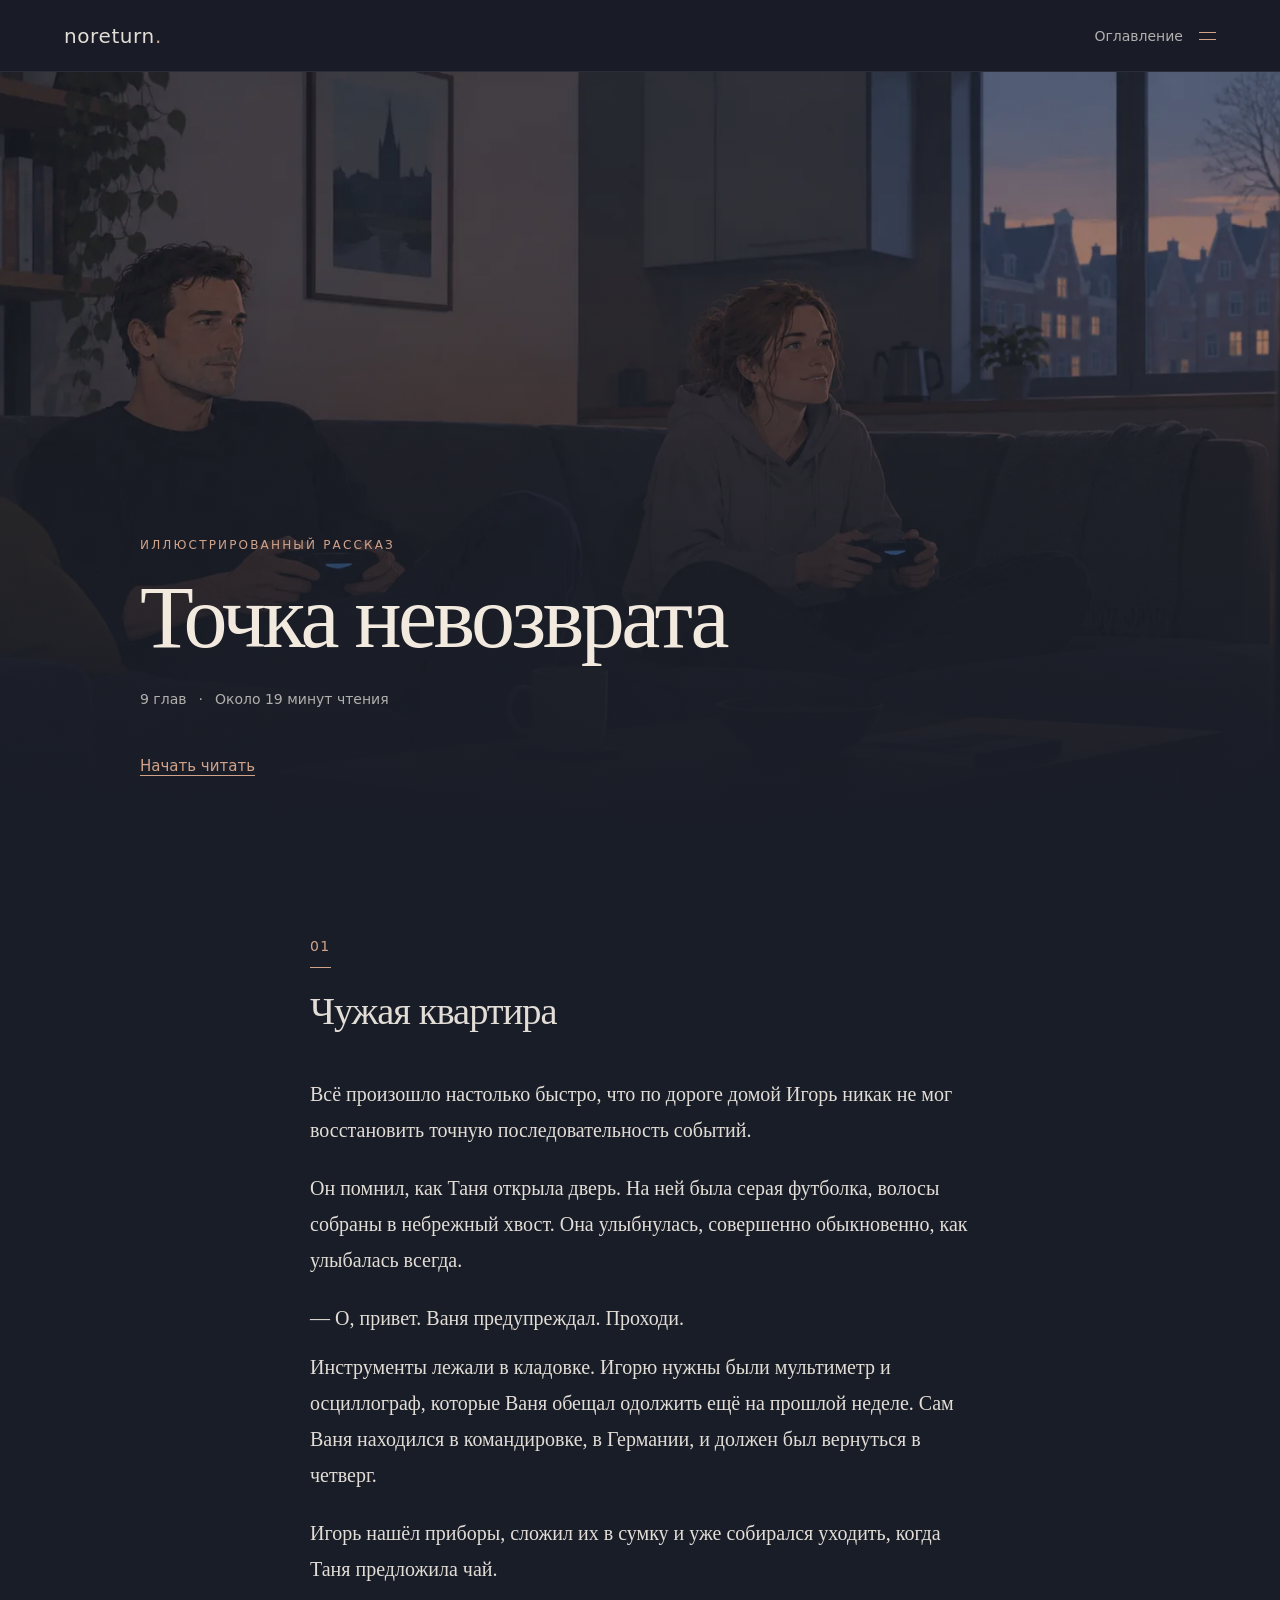
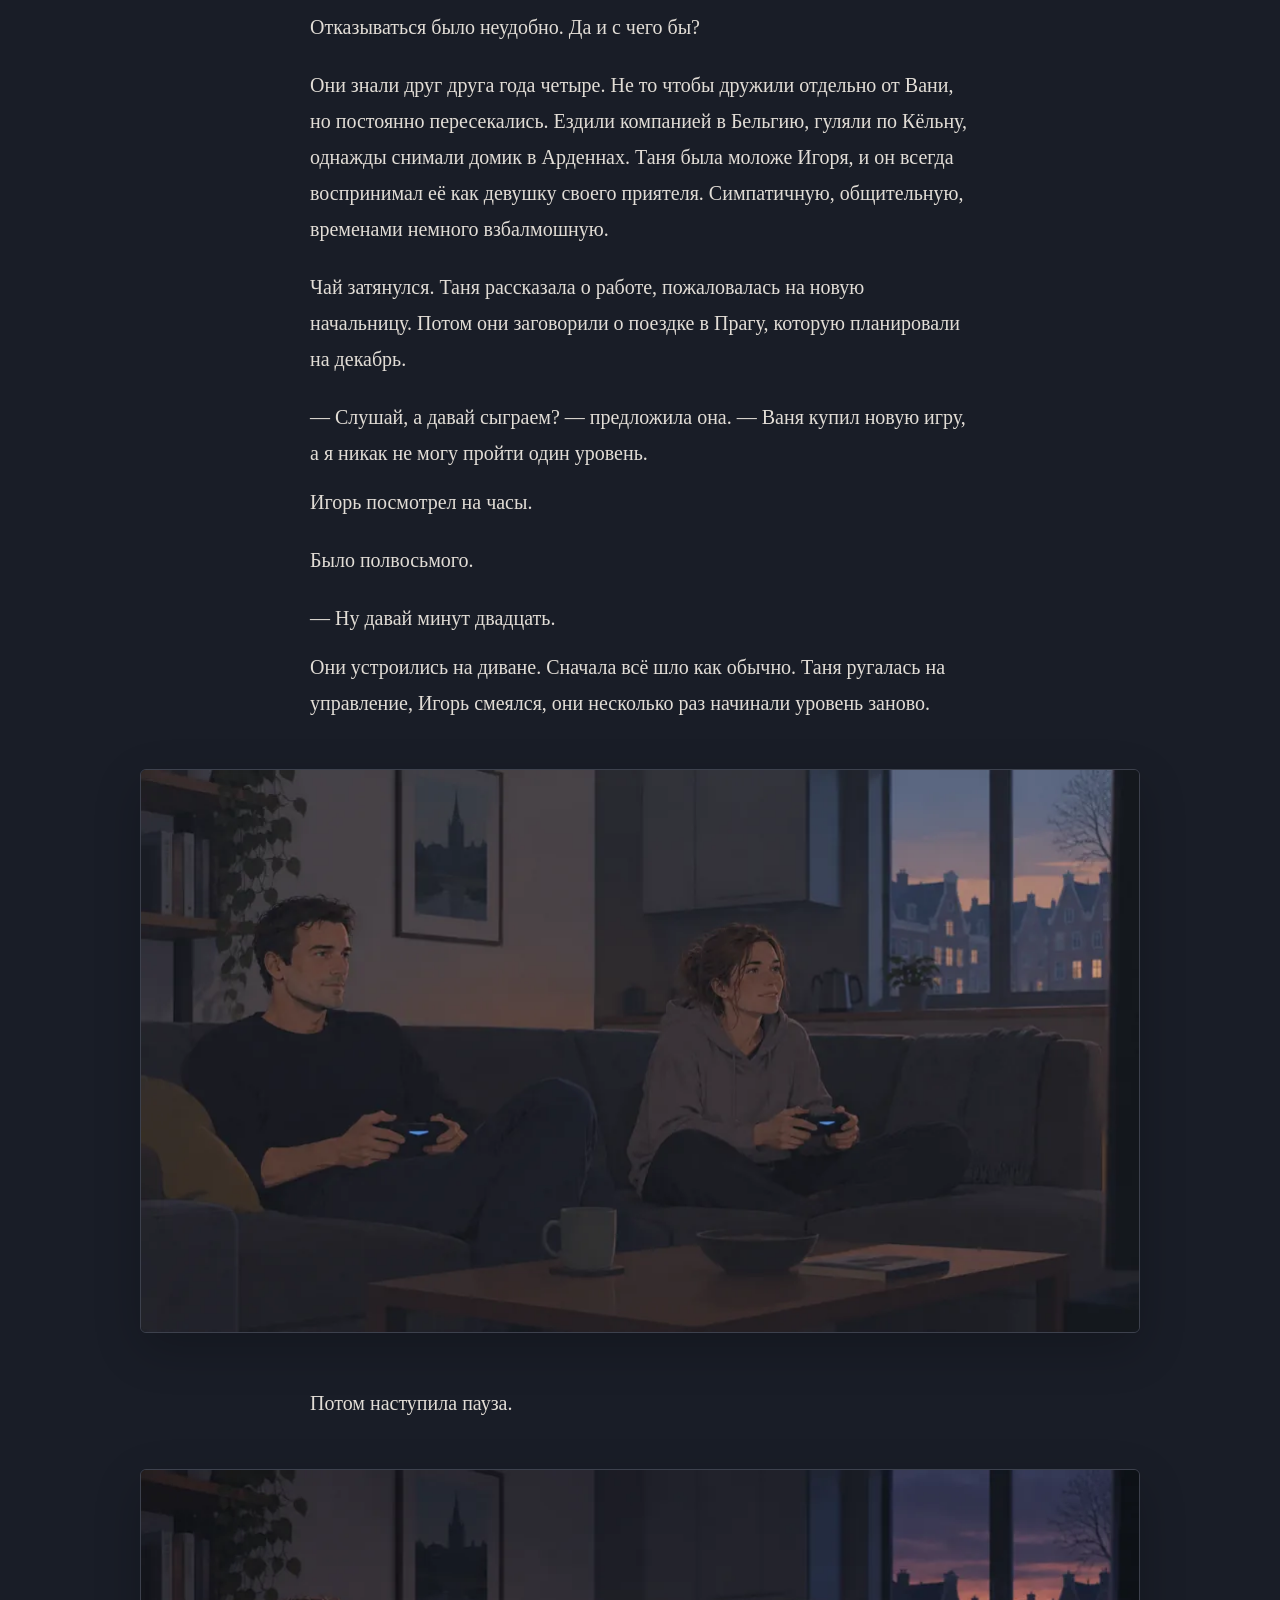
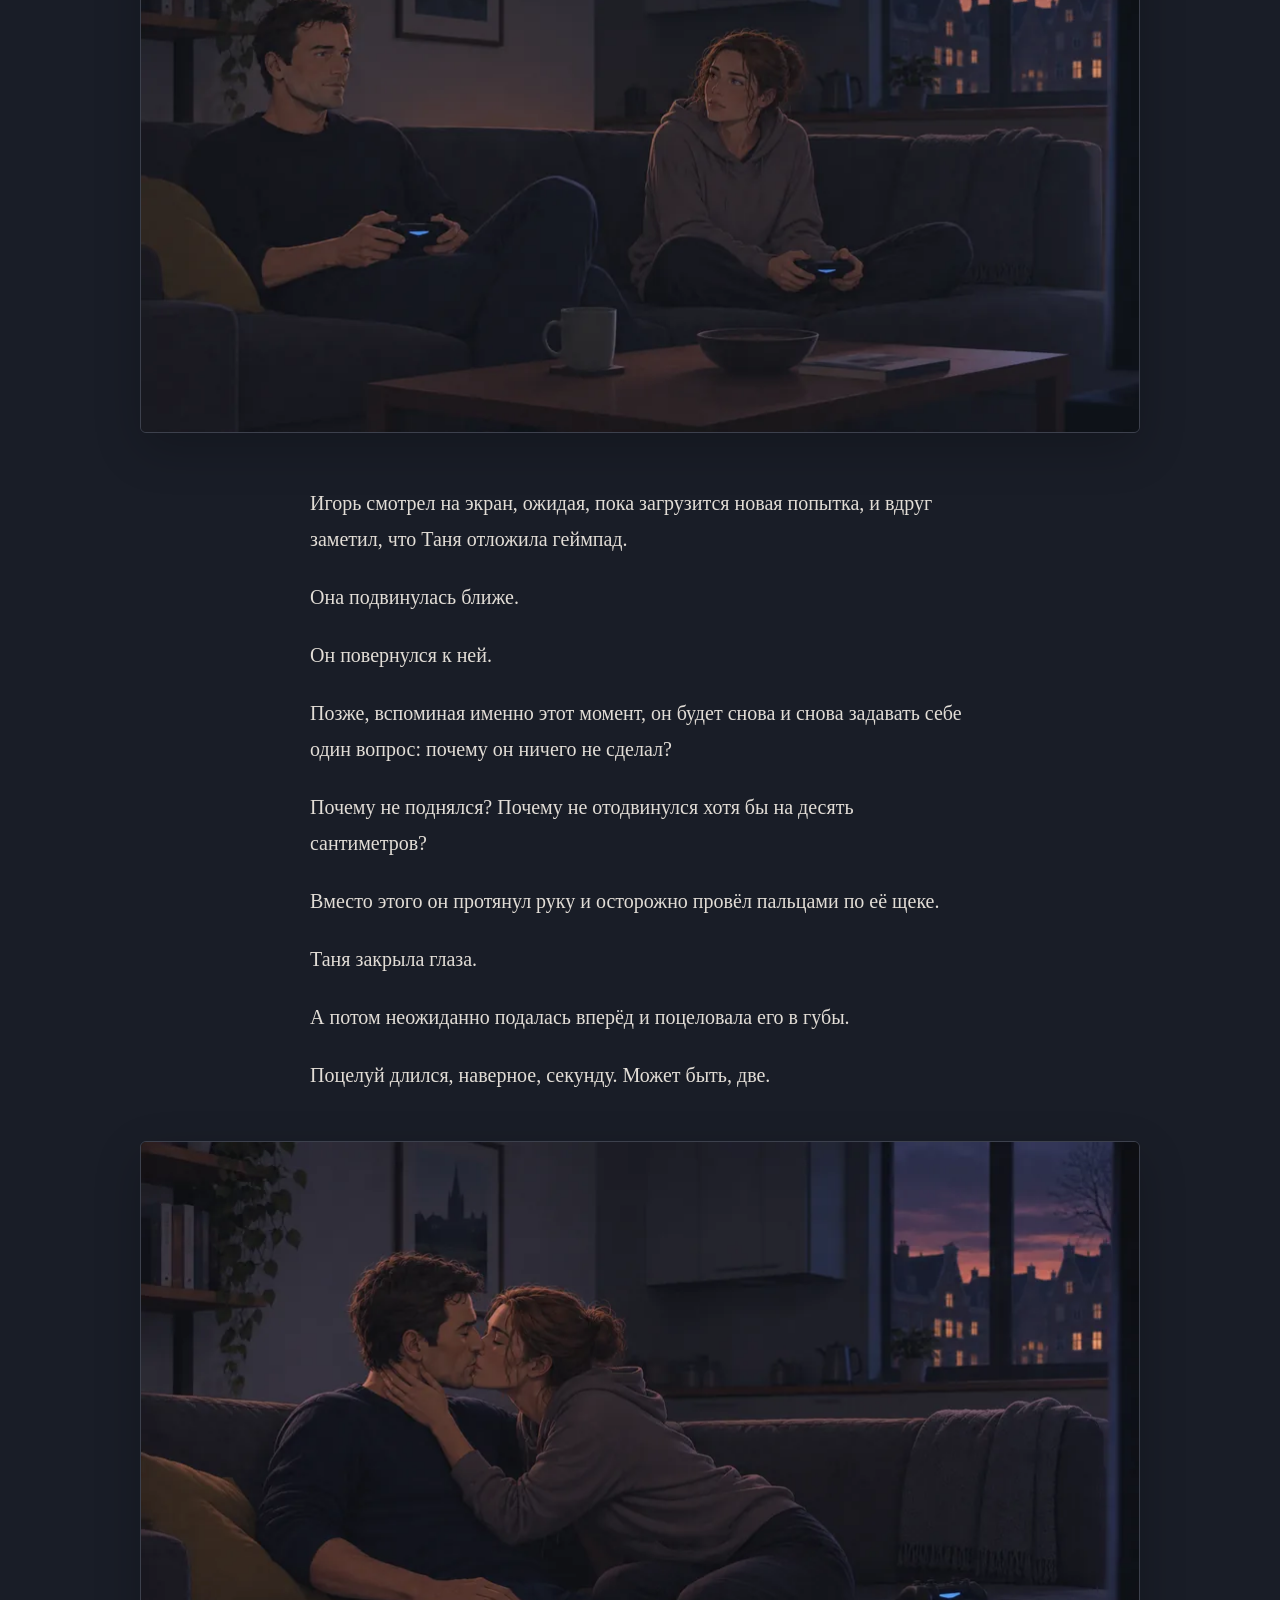
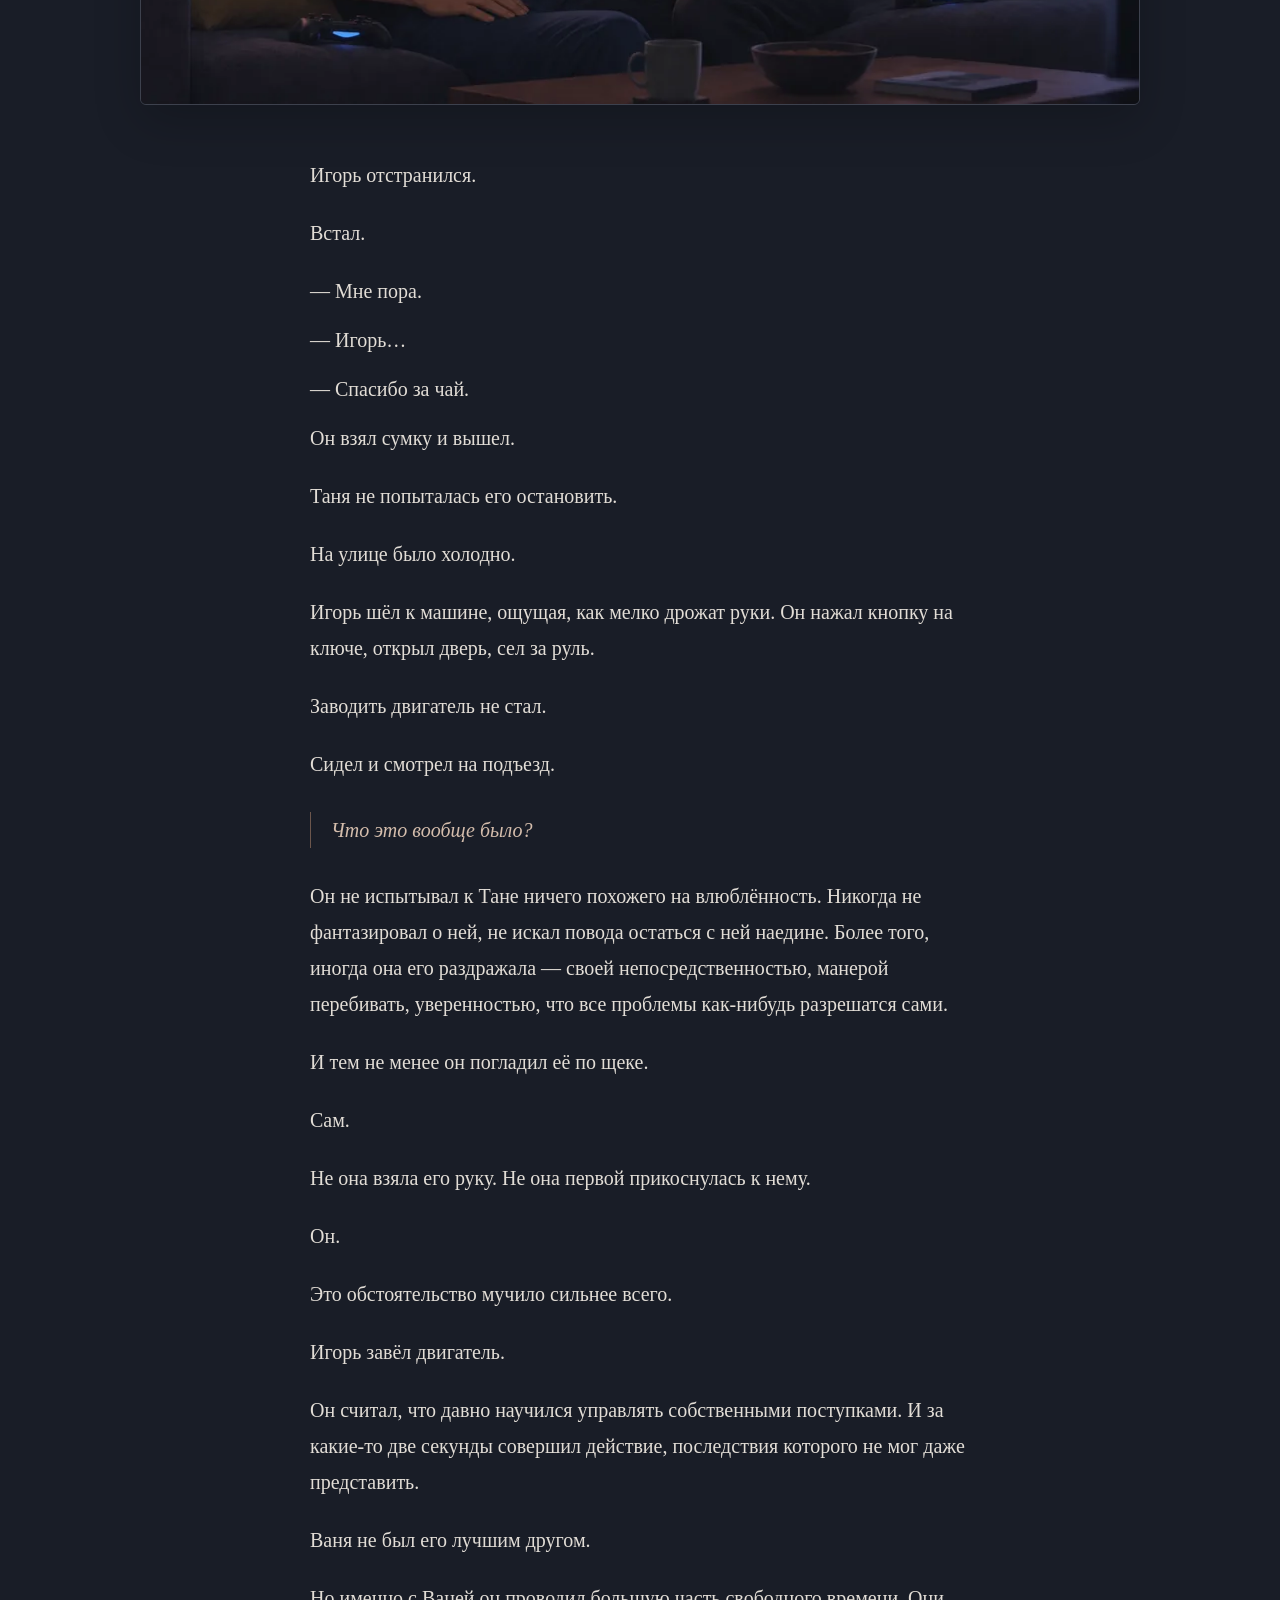
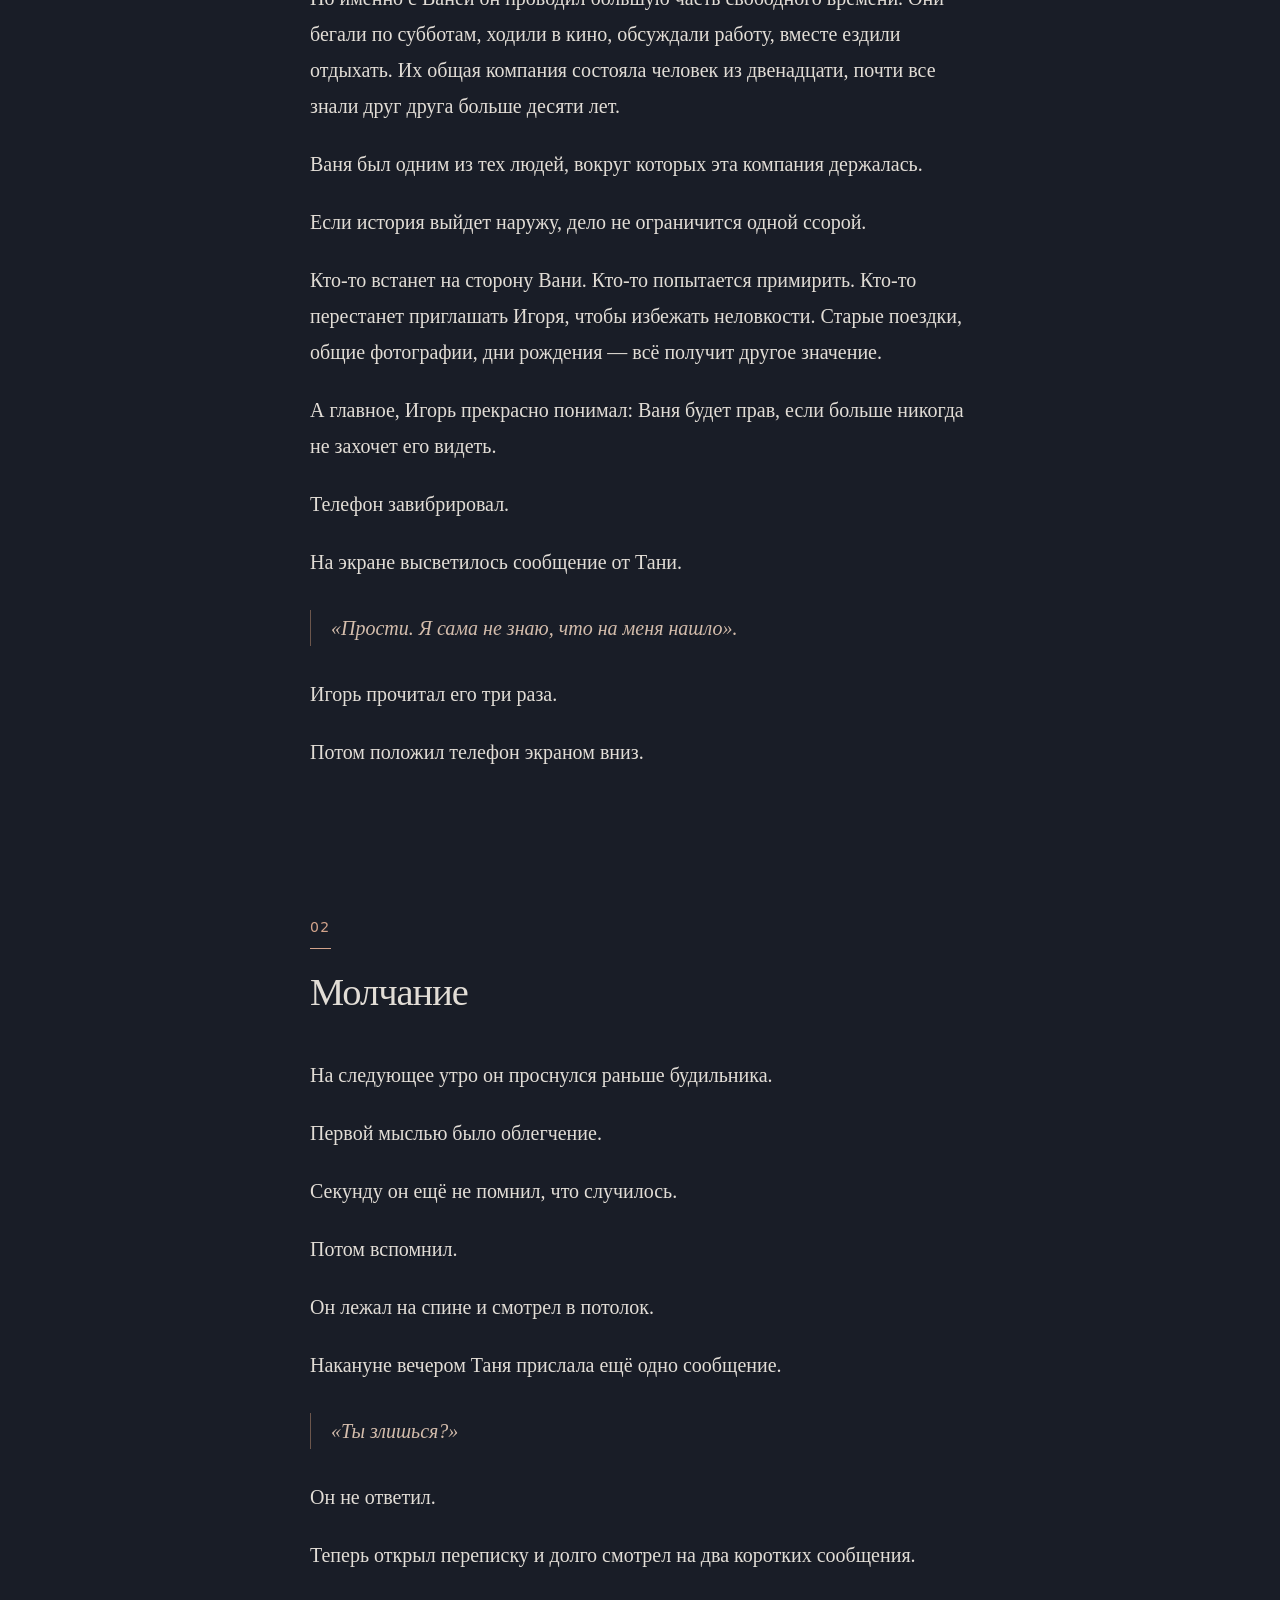
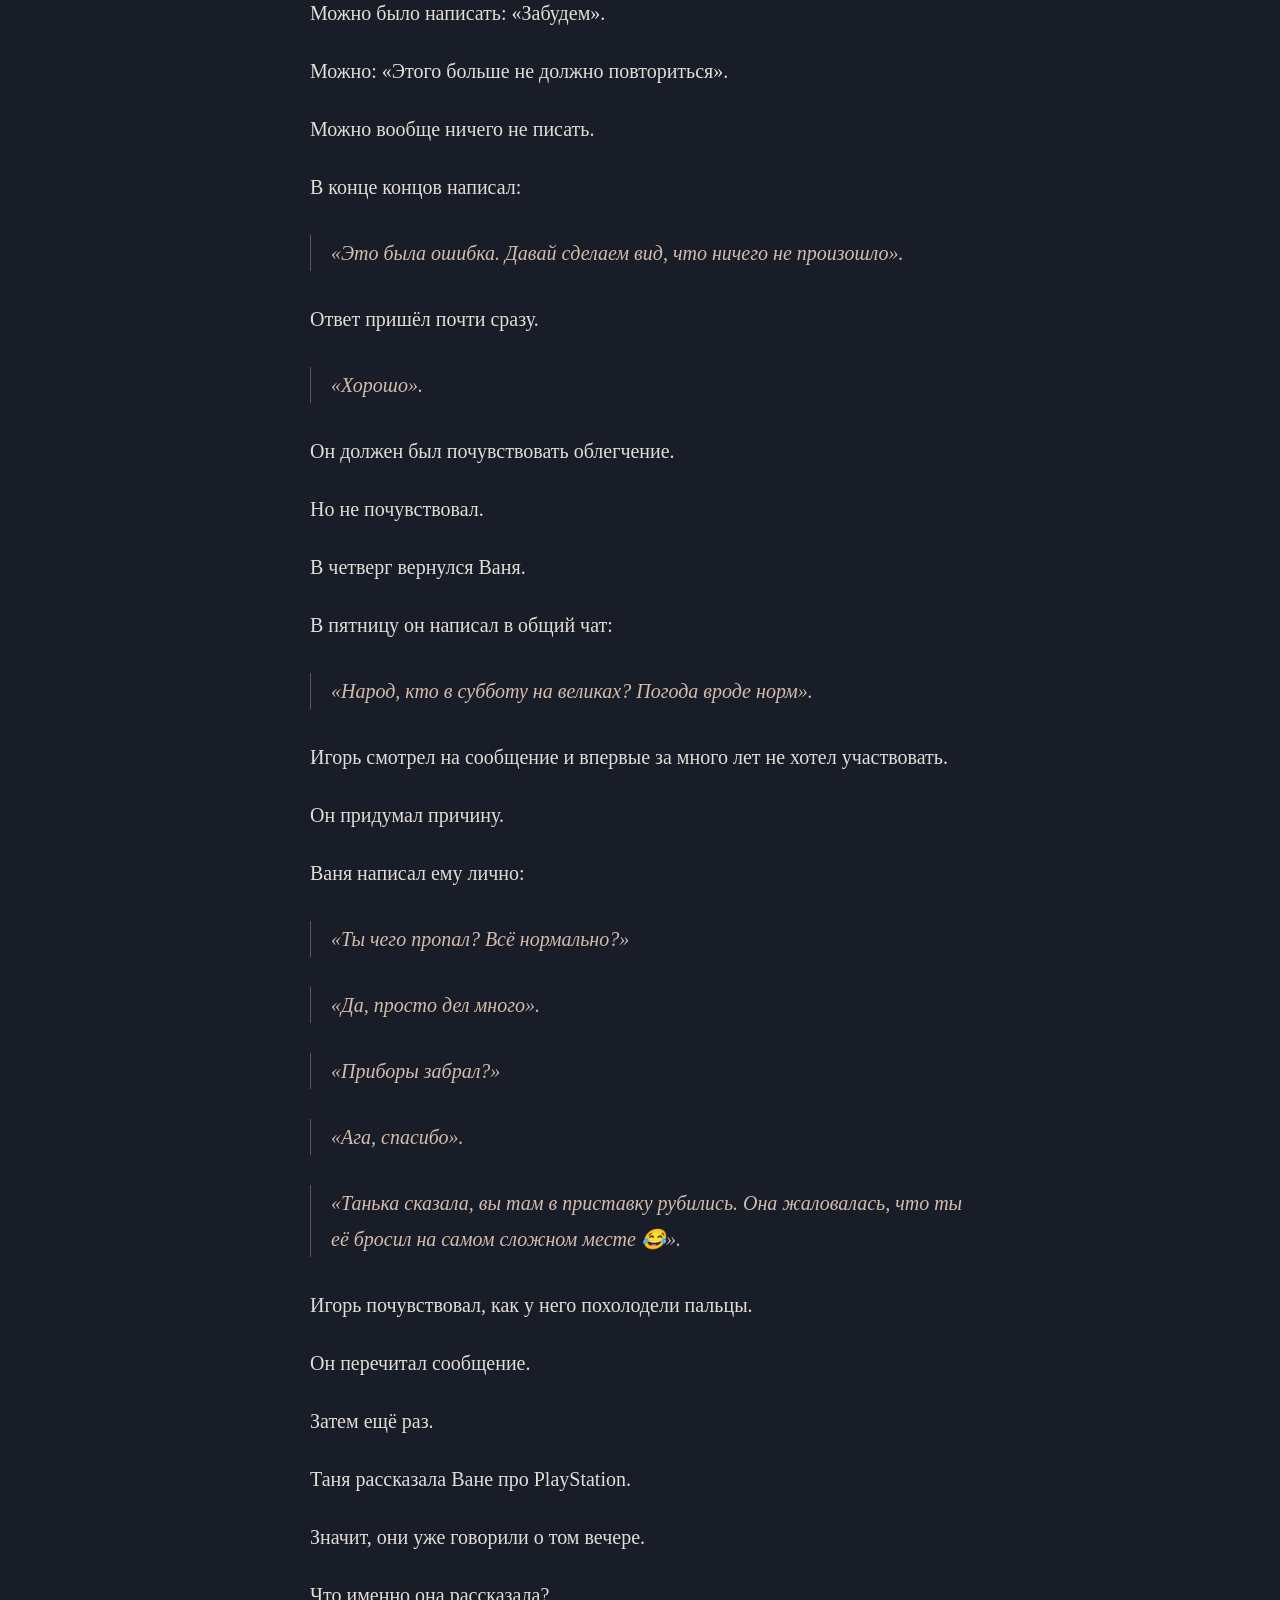
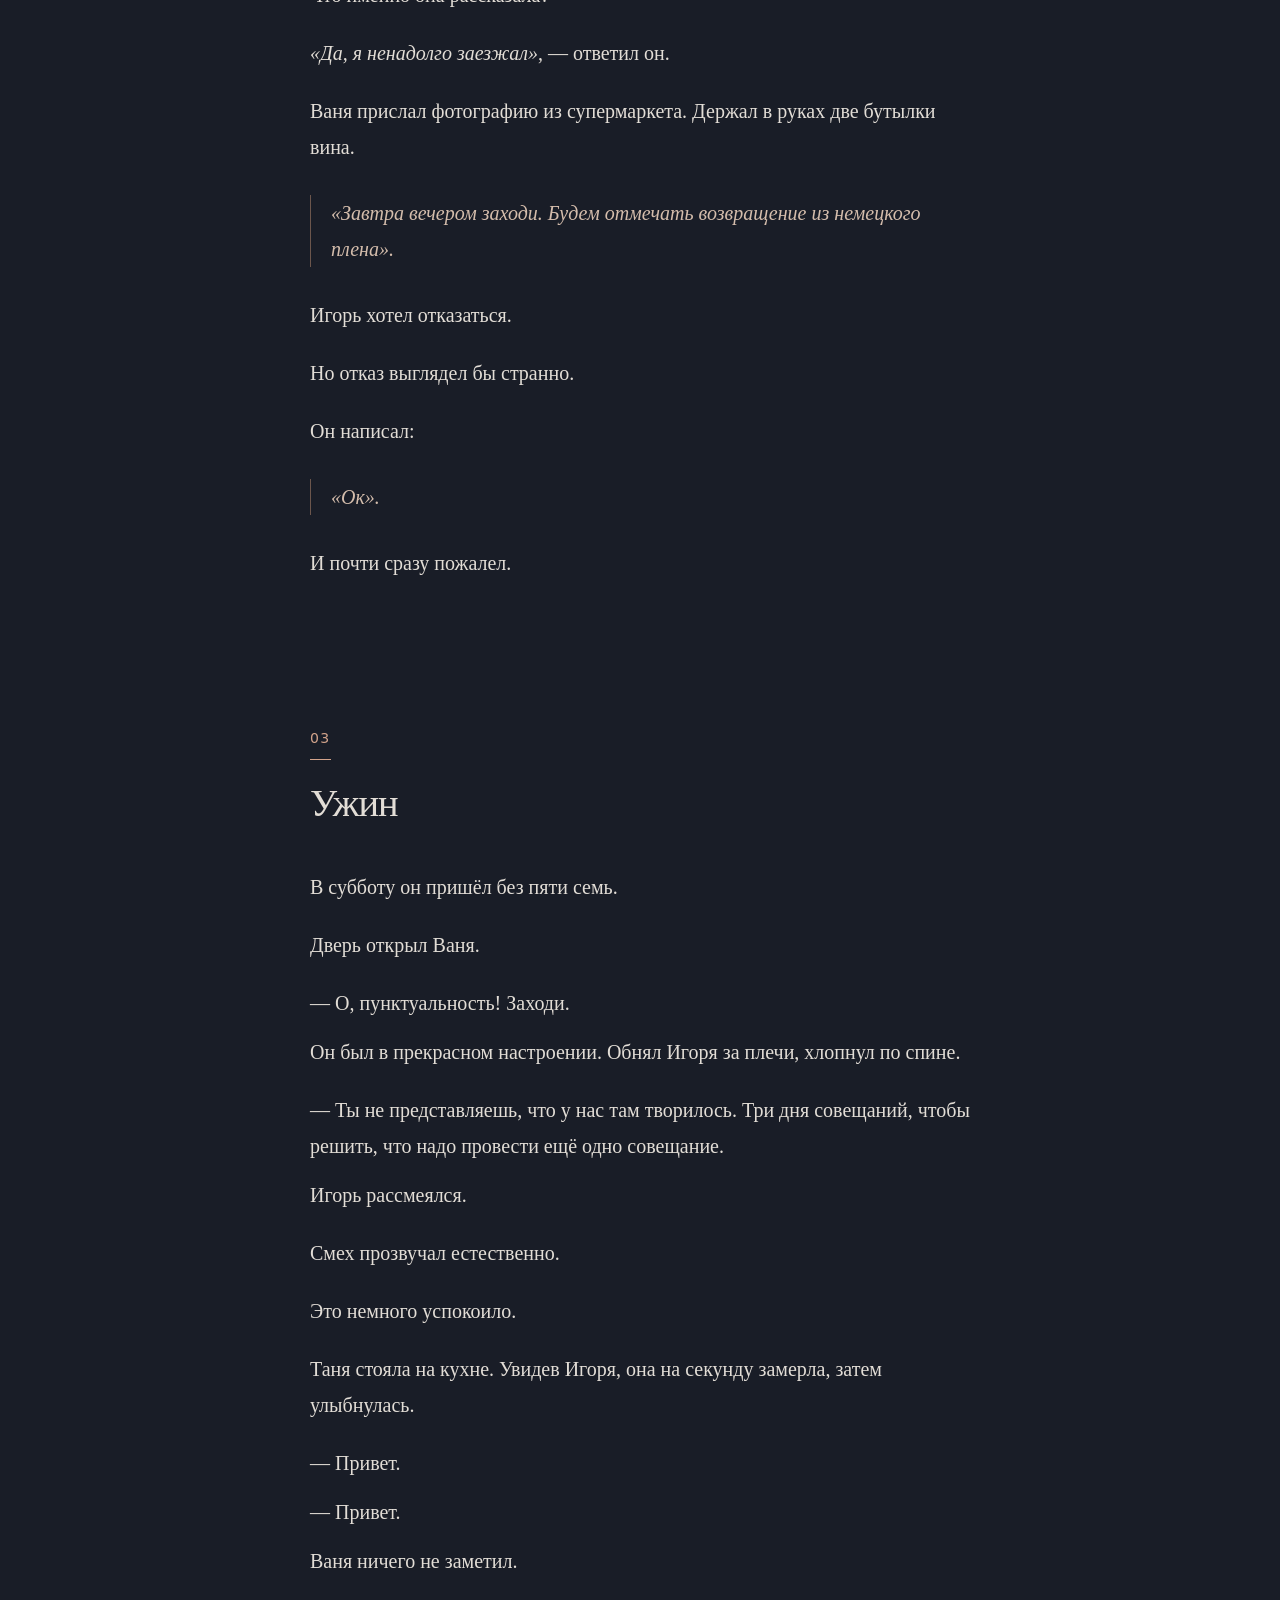
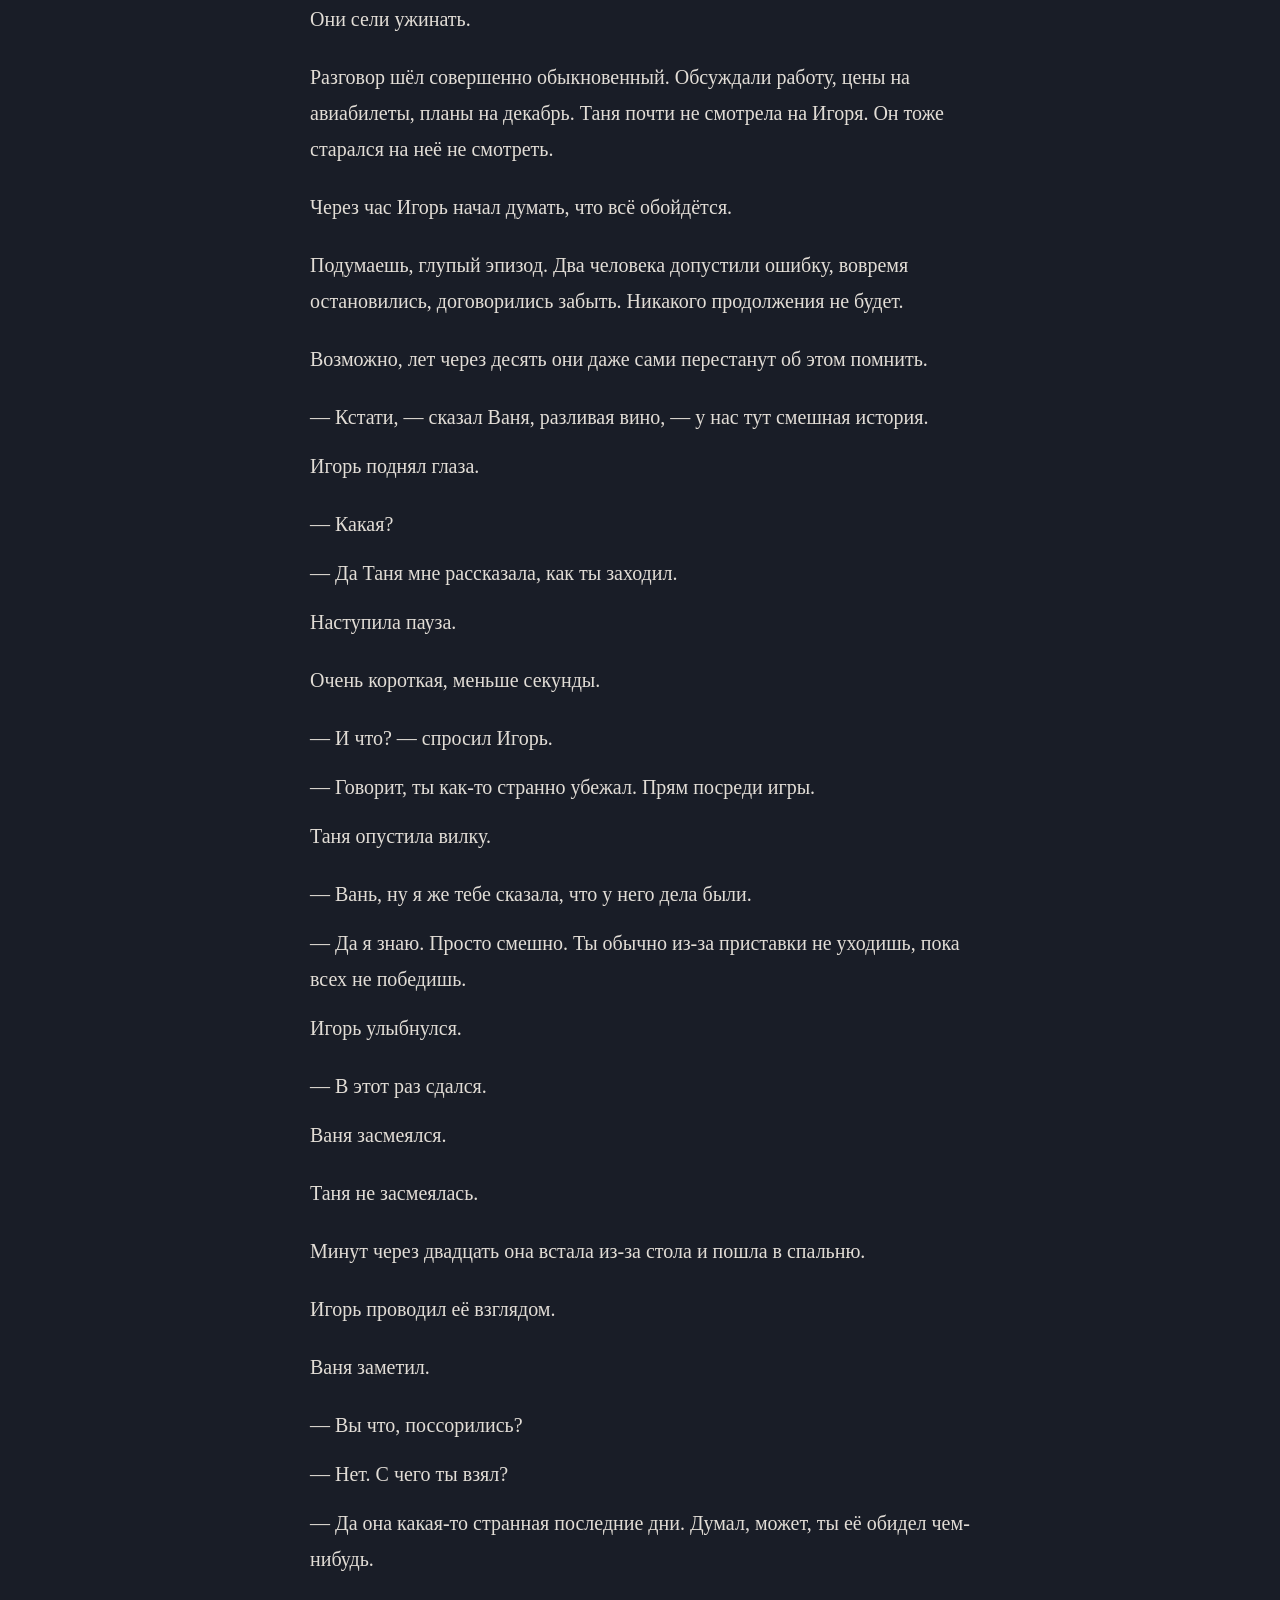
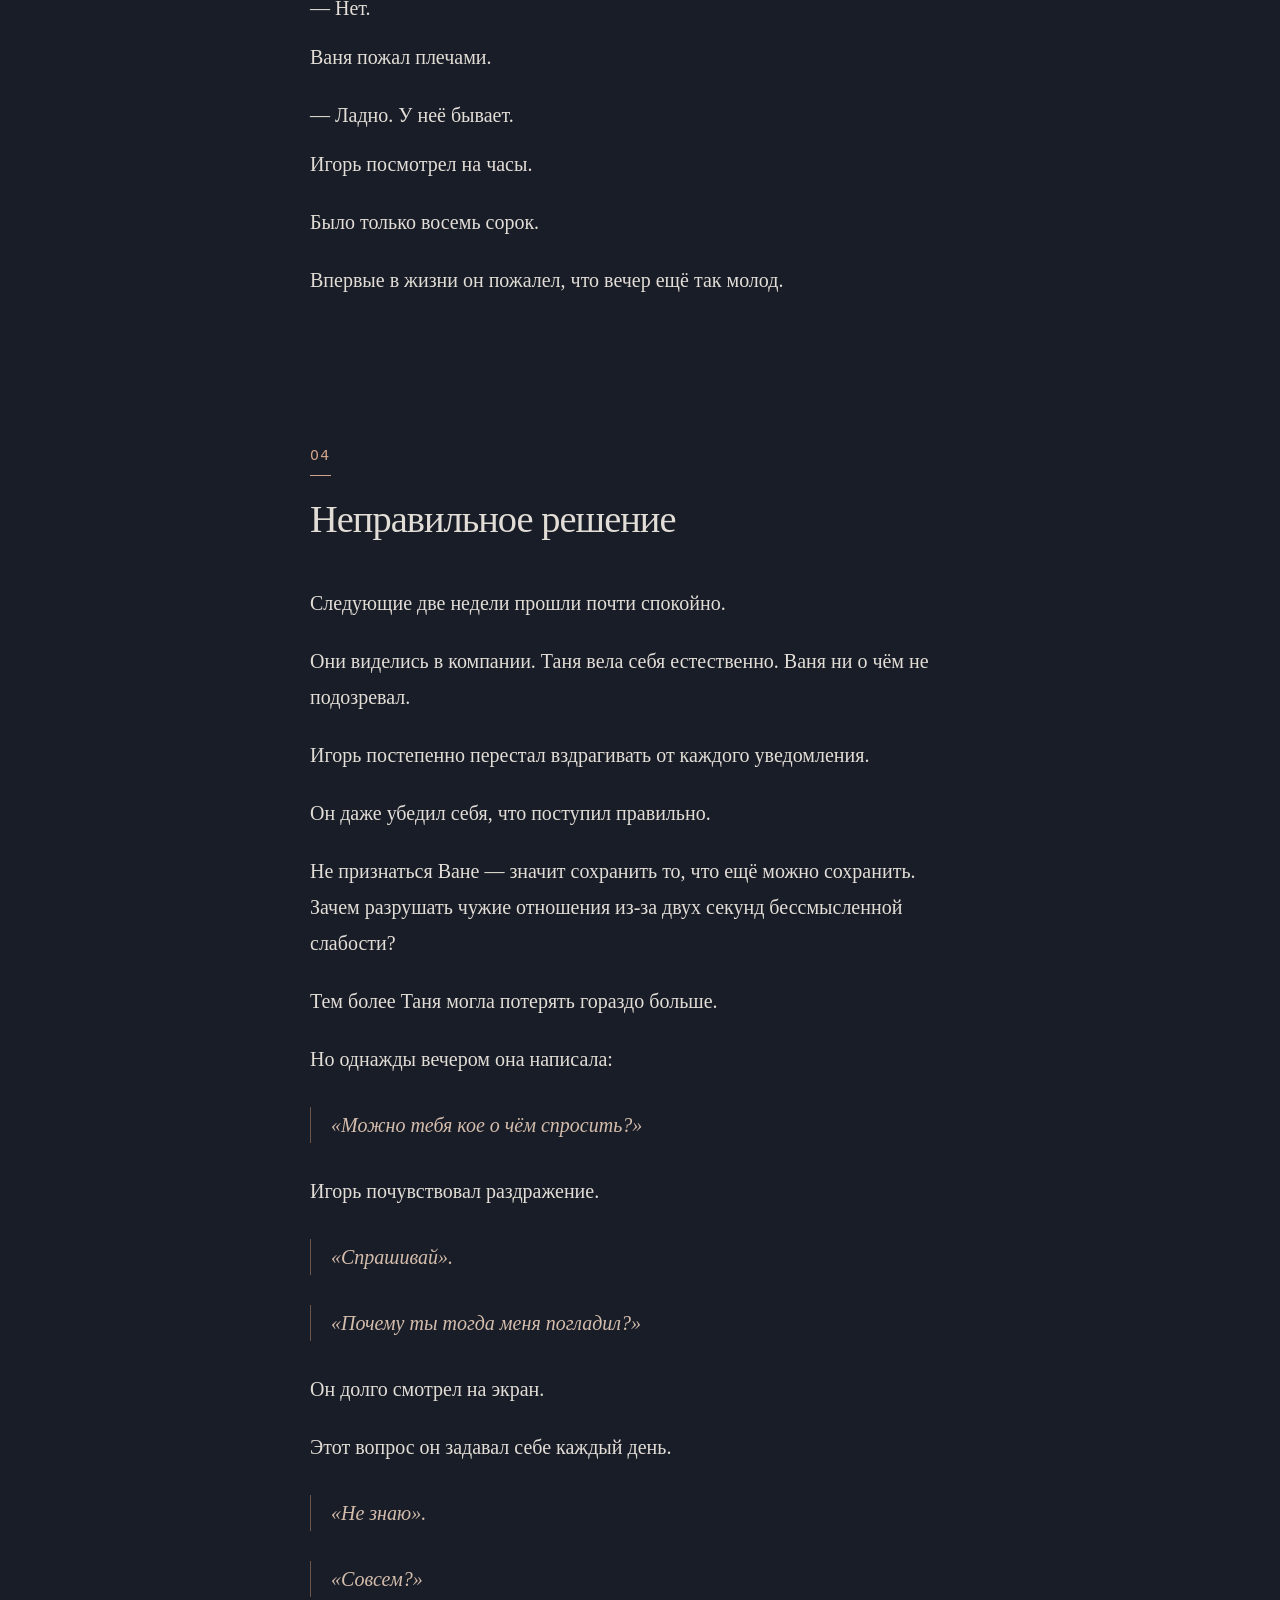
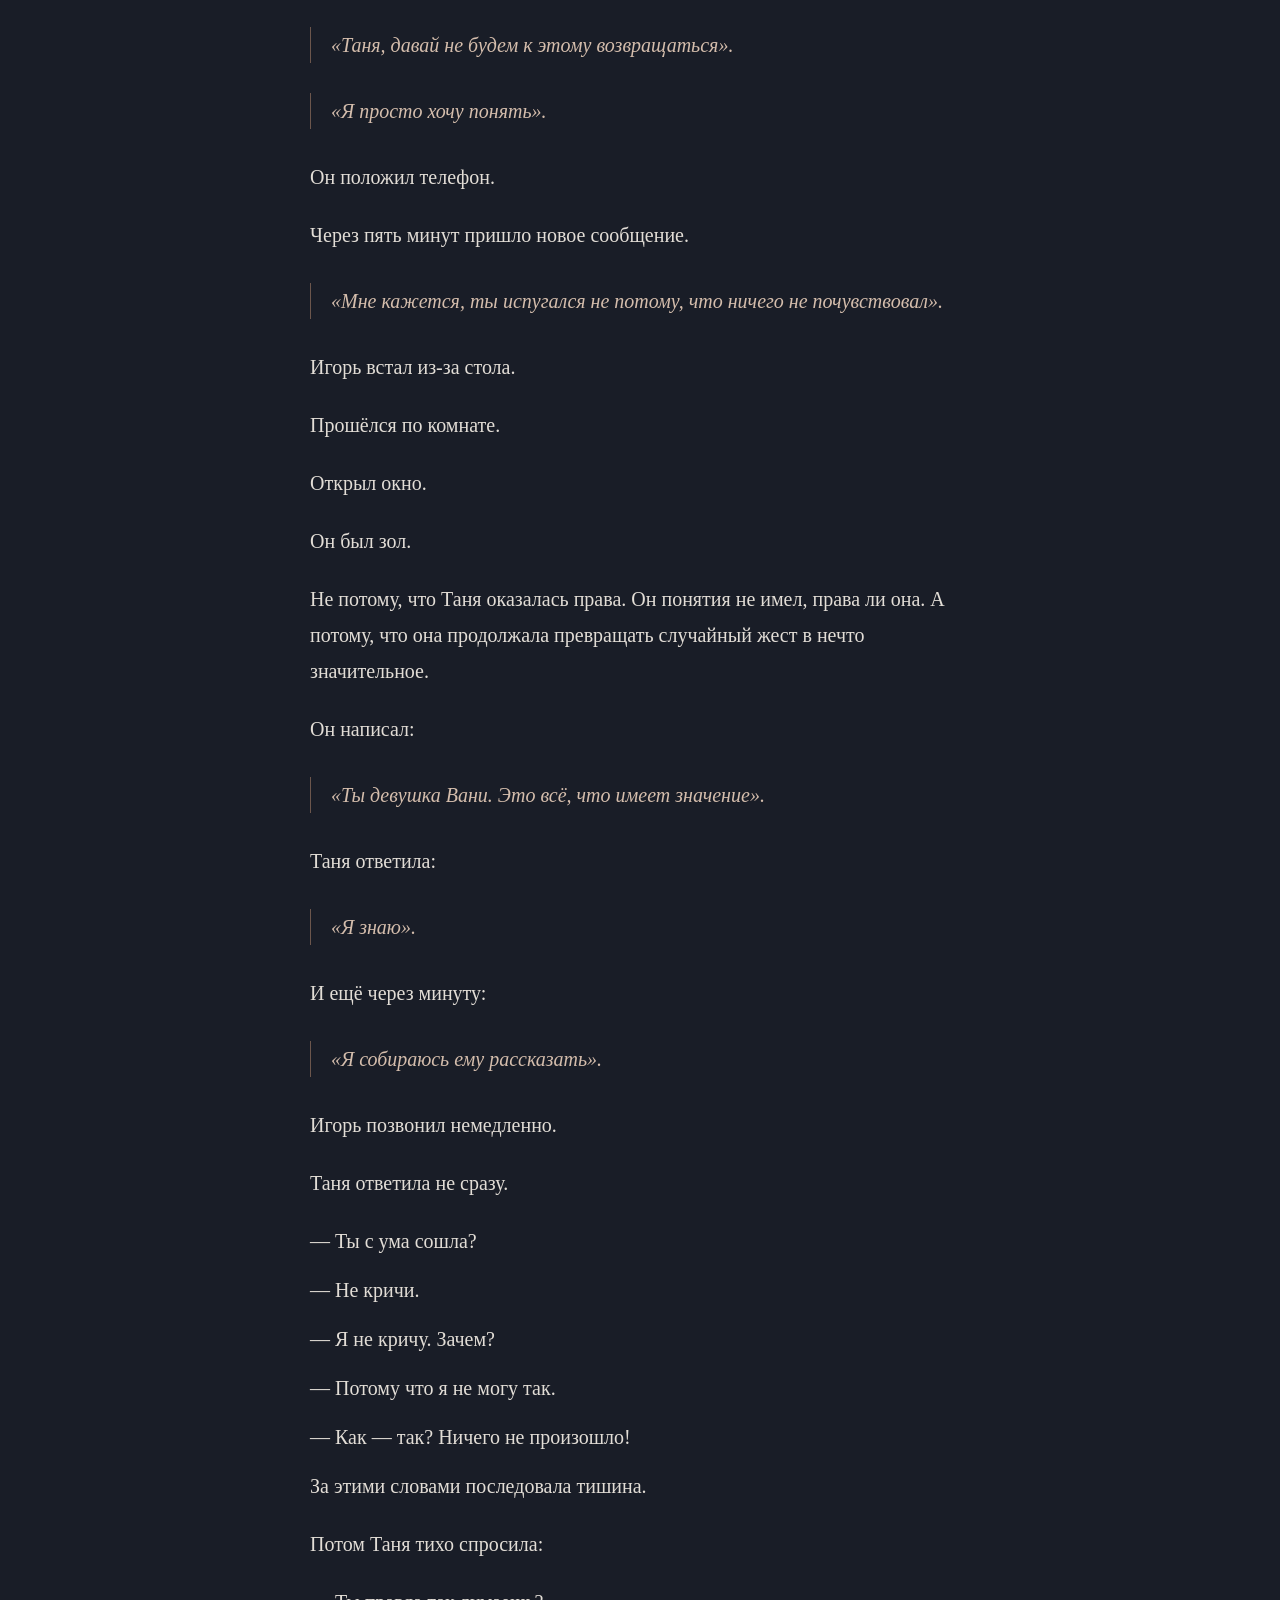
==== docs/index.html @ f1b9dec1 "Build illustrated story site for GitHub Pages" ====
<!doctype html>
<html lang="ru">
<head>
  <meta charset="utf-8">
  <meta name="viewport" content="width=device-width, initial-scale=1">
  <meta name="theme-color" content="#191d27">
  <meta name="description" content="Точка невозврата — иллюстрированный рассказ о доверии, выборе и том, что нельзя вернуть.">
  <meta property="og:type" content="article">
  <meta property="og:title" content="Точка невозврата">
  <meta property="og:description" content="Иллюстрированный рассказ в девяти главах.">
  <title>Точка невозврата — noreturn</title>
  <link rel="icon" href="assets/favicon.svg" type="image/svg+xml">
  <link rel="stylesheet" href="assets/style.css">
  <script src="assets/reader.js" defer></script>
</head>
<body id="top">
  <a class="skip-link" href="#story">Перейти к рассказу</a>
  <div class="reading-progress" aria-hidden="true"><span id="progress"></span></div>
  <header class="site-header">
    <a class="wordmark" href="#top" aria-label="Точка невозврата — к началу">noreturn<span>.</span></a>
    <details class="contents" id="contents">
      <summary>Оглавление <span class="menu-icon" aria-hidden="true"></span></summary>
      <nav aria-label="Главы рассказа"><a href="#chapter-1"><span>01</span>Чужая квартира</a>
<a href="#chapter-2"><span>02</span>Молчание</a>
<a href="#chapter-3"><span>03</span>Ужин</a>
<a href="#chapter-4"><span>04</span>Неправильное решение</a>
<a href="#chapter-5"><span>05</span>В кафе</a>
<a href="#chapter-6"><span>06</span>Девять семнадцать</a>
<a href="#chapter-7"><span>07</span>Компания</a>
<a href="#chapter-8"><span>08</span>Чужая правда</a>
<a href="#chapter-9"><span>09</span>Катастрофа</a></nav>
    </details>
  </header>
  <div class="cover">
    <div class="cover-image"><img src="assets/scene-01-1600.webp" srcset="assets/scene-01-640.webp 640w, assets/scene-01-1000.webp 1000w, assets/scene-01-1600.webp 1600w" sizes="100vw" width="1600" height="900" alt="" decoding="async" fetchpriority="high"></div>
    <div class="cover-shade"></div>
    <div class="cover-content">
      <p class="eyebrow">Иллюстрированный рассказ</p>
      <h1>Точка невозврата</h1>
      <p class="cover-meta">9 глав <span aria-hidden="true">·</span> Около 19 минут чтения</p>
      <a class="start-reading" href="#chapter-1">Начать читать</a>
    </div>
  </div>
  <main id="story" class="story" aria-label="Рассказ">
    <section class="chapter" id="chapter-1" aria-labelledby="heading-1">
<h2 id="heading-1"><span class="chapter-number">01</span>Чужая квартира</h2>
<p class="">Всё произошло настолько быстро, что по дороге домой Игорь никак не мог восстановить точную последовательность событий.</p>
<p class="">Он помнил, как Таня открыла дверь. На ней была серая футболка, волосы собраны в небрежный хвост. Она улыбнулась, совершенно обыкновенно, как улыбалась всегда.</p>
<p class="dialogue">— О, привет. Ваня предупреждал. Проходи.</p>
<p class="">Инструменты лежали в кладовке. Игорю нужны были мультиметр и осциллограф, которые Ваня обещал одолжить ещё на прошлой неделе. Сам Ваня находился в командировке, в Германии, и должен был вернуться в четверг.</p>
<p class="">Игорь нашёл приборы, сложил их в сумку и уже собирался уходить, когда Таня предложила чай.</p>
<p class="">Отказываться было неудобно. Да и с чего бы?</p>
<p class="">Они знали друг друга года четыре. Не то чтобы дружили отдельно от Вани, но постоянно пересекались. Ездили компанией в Бельгию, гуляли по Кёльну, однажды снимали домик в Арденнах. Таня была моложе Игоря, и он всегда воспринимал её как девушку своего приятеля. Симпатичную, общительную, временами немного взбалмошную.</p>
<p class="">Чай затянулся. Таня рассказала о работе, пожаловалась на новую начальницу. Потом они заговорили о поездке в Прагу, которую планировали на декабрь.</p>
<p class="dialogue">— Слушай, а давай сыграем? — предложила она. — Ваня купил новую игру, а я никак не могу пройти один уровень.</p>
<p class="">Игорь посмотрел на часы.</p>
<p class="">Было полвосьмого.</p>
<p class="dialogue">— Ну давай минут двадцать.</p>
<p class="">Они устроились на диване. Сначала всё шло как обычно. Таня ругалась на управление, Игорь смеялся, они несколько раз начинали уровень заново.</p>
<figure class="scene"><img src="assets/scene-01-1600.webp" srcset="assets/scene-01-640.webp 640w, assets/scene-01-1000.webp 1000w, assets/scene-01-1600.webp 1600w" sizes="(max-width: 1040px) calc(100vw - 32px), 1000px" width="1600" height="900" alt="Таня и Игорь играют на приставке, сидя на диване" decoding="async" loading="lazy"></figure>
<p class="">Потом наступила пауза.</p>
<figure class="scene"><img src="assets/scene-02-1600.webp" srcset="assets/scene-02-640.webp 640w, assets/scene-02-1000.webp 1000w, assets/scene-02-1600.webp 1600w" sizes="(max-width: 1040px) calc(100vw - 32px), 1000px" width="1600" height="900" alt="Во время паузы Таня смотрит на Игоря" decoding="async" loading="lazy"></figure>
<p class="">Игорь смотрел на экран, ожидая, пока загрузится новая попытка, и вдруг заметил, что Таня отложила геймпад.</p>
<p class="">Она подвинулась ближе.</p>
<p class="">Он повернулся к ней.</p>
<p class="">Позже, вспоминая именно этот момент, он будет снова и снова задавать себе один вопрос: почему он ничего не сделал?</p>
<p class="">Почему не поднялся? Почему не отодвинулся хотя бы на десять сантиметров?</p>
<p class="">Вместо этого он протянул руку и осторожно провёл пальцами по её щеке.</p>
<p class="">Таня закрыла глаза.</p>
<p class="">А потом неожиданно подалась вперёд и поцеловала его в губы.</p>
<p class="">Поцелуй длился, наверное, секунду. Может быть, две.</p>
<figure class="scene"><img src="assets/scene-03-1600.webp" srcset="assets/scene-03-640.webp 640w, assets/scene-03-1000.webp 1000w, assets/scene-03-1600.webp 1600w" sizes="(max-width: 1040px) calc(100vw - 32px), 1000px" width="1600" height="901" alt="Таня целует Игоря; геймпады отложены" decoding="async" loading="lazy"></figure>
<p class="">Игорь отстранился.</p>
<p class="">Встал.</p>
<p class="dialogue">— Мне пора.</p>
<p class="dialogue">— Игорь…</p>
<p class="dialogue">— Спасибо за чай.</p>
<p class="">Он взял сумку и вышел.</p>
<p class="">Таня не попыталась его остановить.</p>
<p class="">На улице было холодно.</p>
<p class="">Игорь шёл к машине, ощущая, как мелко дрожат руки. Он нажал кнопку на ключе, открыл дверь, сел за руль.</p>
<p class="">Заводить двигатель не стал.</p>
<p class="">Сидел и смотрел на подъезд.</p>
<p class="message"><em>Что это вообще было?</em></p>
<p class="">Он не испытывал к Тане ничего похожего на влюблённость. Никогда не фантазировал о ней, не искал повода остаться с ней наедине. Более того, иногда она его раздражала — своей непосредственностью, манерой перебивать, уверенностью, что все проблемы как-нибудь разрешатся сами.</p>
<p class="">И тем не менее он погладил её по щеке.</p>
<p class="">Сам.</p>
<p class="">Не она взяла его руку. Не она первой прикоснулась к нему.</p>
<p class="">Он.</p>
<p class="">Это обстоятельство мучило сильнее всего.</p>
<p class="">Игорь завёл двигатель.</p>
<p class="">Он считал, что давно научился управлять собственными поступками. И за какие-то две секунды совершил действие, последствия которого не мог даже представить.</p>
<p class="">Ваня не был его лучшим другом.</p>
<p class="">Но именно с Ваней он проводил большую часть свободного времени. Они бегали по субботам, ходили в кино, обсуждали работу, вместе ездили отдыхать. Их общая компания состояла человек из двенадцати, почти все знали друг друга больше десяти лет.</p>
<p class="">Ваня был одним из тех людей, вокруг которых эта компания держалась.</p>
<p class="">Если история выйдет наружу, дело не ограничится одной ссорой.</p>
<p class="">Кто-то встанет на сторону Вани. Кто-то попытается примирить. Кто-то перестанет приглашать Игоря, чтобы избежать неловкости. Старые поездки, общие фотографии, дни рождения — всё получит другое значение.</p>
<p class="">А главное, Игорь прекрасно понимал: Ваня будет прав, если больше никогда не захочет его видеть.</p>
<p class="">Телефон завибрировал.</p>
<p class="">На экране высветилось сообщение от Тани.</p>
<p class="message"><em>«Прости. Я сама не знаю, что на меня нашло».</em></p>
<p class="">Игорь прочитал его три раза.</p>
<p class="">Потом положил телефон экраном вниз.</p>
</section>
<section class="chapter" id="chapter-2" aria-labelledby="heading-2">
<h2 id="heading-2"><span class="chapter-number">02</span>Молчание</h2>
<p class="">На следующее утро он проснулся раньше будильника.</p>
<p class="">Первой мыслью было облегчение.</p>
<p class="">Секунду он ещё не помнил, что случилось.</p>
<p class="">Потом вспомнил.</p>
<p class="">Он лежал на спине и смотрел в потолок.</p>
<p class="">Накануне вечером Таня прислала ещё одно сообщение.</p>
<p class="message"><em>«Ты злишься?»</em></p>
<p class="">Он не ответил.</p>
<p class="">Теперь открыл переписку и долго смотрел на два коротких сообщения.</p>
<p class="">Можно было написать: «Забудем».</p>
<p class="">Можно: «Этого больше не должно повториться».</p>
<p class="">Можно вообще ничего не писать.</p>
<p class="">В конце концов написал:</p>
<p class="message"><em>«Это была ошибка. Давай сделаем вид, что ничего не произошло».</em></p>
<p class="">Ответ пришёл почти сразу.</p>
<p class="message"><em>«Хорошо».</em></p>
<p class="">Он должен был почувствовать облегчение.</p>
<p class="">Но не почувствовал.</p>
<p class="">В четверг вернулся Ваня.</p>
<p class="">В пятницу он написал в общий чат:</p>
<p class="message"><em>«Народ, кто в субботу на великах? Погода вроде норм».</em></p>
<p class="">Игорь смотрел на сообщение и впервые за много лет не хотел участвовать.</p>
<p class="">Он придумал причину.</p>
<p class="">Ваня написал ему лично:</p>
<p class="message"><em>«Ты чего пропал? Всё нормально?»</em></p>
<p class="message"><em>«Да, просто дел много».</em></p>
<p class="message"><em>«Приборы забрал?»</em></p>
<p class="message"><em>«Ага, спасибо».</em></p>
<p class="message"><em>«Танька сказала, вы там в приставку рубились. Она жаловалась, что ты её бросил на самом сложном месте 😂».</em></p>
<p class="">Игорь почувствовал, как у него похолодели пальцы.</p>
<p class="">Он перечитал сообщение.</p>
<p class="">Затем ещё раз.</p>
<p class="">Таня рассказала Ване про PlayStation.</p>
<p class="">Значит, они уже говорили о том вечере.</p>
<p class="">Что именно она рассказала?</p>
<p class=""><em>«Да, я ненадолго заезжал»</em>, — ответил он.</p>
<p class="">Ваня прислал фотографию из супермаркета. Держал в руках две бутылки вина.</p>
<p class="message"><em>«Завтра вечером заходи. Будем отмечать возвращение из немецкого плена».</em></p>
<p class="">Игорь хотел отказаться.</p>
<p class="">Но отказ выглядел бы странно.</p>
<p class="">Он написал:</p>
<p class="message"><em>«Ок».</em></p>
<p class="">И почти сразу пожалел.</p>
</section>
<section class="chapter" id="chapter-3" aria-labelledby="heading-3">
<h2 id="heading-3"><span class="chapter-number">03</span>Ужин</h2>
<p class="">В субботу он пришёл без пяти семь.</p>
<p class="">Дверь открыл Ваня.</p>
<p class="dialogue">— О, пунктуальность! Заходи.</p>
<p class="">Он был в прекрасном настроении. Обнял Игоря за плечи, хлопнул по спине.</p>
<p class="dialogue">— Ты не представляешь, что у нас там творилось. Три дня совещаний, чтобы решить, что надо провести ещё одно совещание.</p>
<p class="">Игорь рассмеялся.</p>
<p class="">Смех прозвучал естественно.</p>
<p class="">Это немного успокоило.</p>
<p class="">Таня стояла на кухне. Увидев Игоря, она на секунду замерла, затем улыбнулась.</p>
<p class="dialogue">— Привет.</p>
<p class="dialogue">— Привет.</p>
<p class="">Ваня ничего не заметил.</p>
<p class="">Они сели ужинать.</p>
<p class="">Разговор шёл совершенно обыкновенный. Обсуждали работу, цены на авиабилеты, планы на декабрь. Таня почти не смотрела на Игоря. Он тоже старался на неё не смотреть.</p>
<p class="">Через час Игорь начал думать, что всё обойдётся.</p>
<p class="">Подумаешь, глупый эпизод. Два человека допустили ошибку, вовремя остановились, договорились забыть. Никакого продолжения не будет.</p>
<p class="">Возможно, лет через десять они даже сами перестанут об этом помнить.</p>
<p class="dialogue">— Кстати, — сказал Ваня, разливая вино, — у нас тут смешная история.</p>
<p class="">Игорь поднял глаза.</p>
<p class="dialogue">— Какая?</p>
<p class="dialogue">— Да Таня мне рассказала, как ты заходил.</p>
<p class="">Наступила пауза.</p>
<p class="">Очень короткая, меньше секунды.</p>
<p class="dialogue">— И что? — спросил Игорь.</p>
<p class="dialogue">— Говорит, ты как-то странно убежал. Прям посреди игры.</p>
<p class="">Таня опустила вилку.</p>
<p class="dialogue">— Вань, ну я же тебе сказала, что у него дела были.</p>
<p class="dialogue">— Да я знаю. Просто смешно. Ты обычно из-за приставки не уходишь, пока всех не победишь.</p>
<p class="">Игорь улыбнулся.</p>
<p class="dialogue">— В этот раз сдался.</p>
<p class="">Ваня засмеялся.</p>
<p class="">Таня не засмеялась.</p>
<p class="">Минут через двадцать она встала из-за стола и пошла в спальню.</p>
<p class="">Игорь проводил её взглядом.</p>
<p class="">Ваня заметил.</p>
<p class="dialogue">— Вы что, поссорились?</p>
<p class="dialogue">— Нет. С чего ты взял?</p>
<p class="dialogue">— Да она какая-то странная последние дни. Думал, может, ты её обидел чем-нибудь.</p>
<p class="dialogue">— Нет.</p>
<p class="">Ваня пожал плечами.</p>
<p class="dialogue">— Ладно. У неё бывает.</p>
<p class="">Игорь посмотрел на часы.</p>
<p class="">Было только восемь сорок.</p>
<p class="">Впервые в жизни он пожалел, что вечер ещё так молод.</p>
</section>
<section class="chapter" id="chapter-4" aria-labelledby="heading-4">
<h2 id="heading-4"><span class="chapter-number">04</span>Неправильное решение</h2>
<p class="">Следующие две недели прошли почти спокойно.</p>
<p class="">Они виделись в компании. Таня вела себя естественно. Ваня ни о чём не подозревал.</p>
<p class="">Игорь постепенно перестал вздрагивать от каждого уведомления.</p>
<p class="">Он даже убедил себя, что поступил правильно.</p>
<p class="">Не признаться Ване — значит сохранить то, что ещё можно сохранить. Зачем разрушать чужие отношения из-за двух секунд бессмысленной слабости?</p>
<p class="">Тем более Таня могла потерять гораздо больше.</p>
<p class="">Но однажды вечером она написала:</p>
<p class="message"><em>«Можно тебя кое о чём спросить?»</em></p>
<p class="">Игорь почувствовал раздражение.</p>
<p class="message"><em>«Спрашивай».</em></p>
<p class="message"><em>«Почему ты тогда меня погладил?»</em></p>
<p class="">Он долго смотрел на экран.</p>
<p class="">Этот вопрос он задавал себе каждый день.</p>
<p class="message"><em>«Не знаю».</em></p>
<p class="message"><em>«Совсем?»</em></p>
<p class="message"><em>«Таня, давай не будем к этому возвращаться».</em></p>
<p class="message"><em>«Я просто хочу понять».</em></p>
<p class="">Он положил телефон.</p>
<p class="">Через пять минут пришло новое сообщение.</p>
<p class="message"><em>«Мне кажется, ты испугался не потому, что ничего не почувствовал».</em></p>
<p class="">Игорь встал из-за стола.</p>
<p class="">Прошёлся по комнате.</p>
<p class="">Открыл окно.</p>
<p class="">Он был зол.</p>
<p class="">Не потому, что Таня оказалась права. Он понятия не имел, права ли она. А потому, что она продолжала превращать случайный жест в нечто значительное.</p>
<p class="">Он написал:</p>
<p class="message"><em>«Ты девушка Вани. Это всё, что имеет значение».</em></p>
<p class="">Таня ответила:</p>
<p class="message"><em>«Я знаю».</em></p>
<p class="">И ещё через минуту:</p>
<p class="message"><em>«Я собираюсь ему рассказать».</em></p>
<p class="">Игорь позвонил немедленно.</p>
<p class="">Таня ответила не сразу.</p>
<p class="dialogue">— Ты с ума сошла?</p>
<p class="dialogue">— Не кричи.</p>
<p class="dialogue">— Я не кричу. Зачем?</p>
<p class="dialogue">— Потому что я не могу так.</p>
<p class="dialogue">— Как — так? Ничего не произошло!</p>
<p class="">За этими словами последовала тишина.</p>
<p class="">Потом Таня тихо спросила:</p>
<p class="dialogue">— Ты правда так думаешь?</p>
<p class="">Игорь закрыл глаза.</p>
<p class="dialogue">— Таня, послушай. Мы допустили ошибку. Мы остановились. Мы никого не обманули в том смысле, что…</p>
<p class="">Он осёкся.</p>
<p class="dialogue">— В каком смысле? — спросила она.</p>
<p class="">Игорь не нашёл ответа.</p>
<p class="dialogue">— Ты понимаешь, что будет, если расскажешь?</p>
<p class="dialogue">— Да.</p>
<p class="dialogue">— Нет, не понимаешь. Ваня тебя любит.</p>
<p class="dialogue">— Я знаю.</p>
<p class="dialogue">— И мы все дружим много лет. Это не только нас касается.</p>
<p class="dialogue">— Я знаю, Игорь.</p>
<p class="">Она произнесла его имя с такой усталостью, что ему стало не по себе.</p>
<p class="dialogue">— Тогда зачем?</p>
<p class="dialogue">— Потому что он спрашивает, что со мной происходит. Каждый день. А я вру ему каждый день.</p>
<p class="">Игорь сел на край кровати.</p>
<p class="dialogue">— Дай мне хотя бы поговорить с тобой лично.</p>
<p class="dialogue">— Зачем?</p>
<p class="dialogue">— Просто поговорить. Разобраться.</p>
<p class="">Она помолчала.</p>
<p class="dialogue">— Хорошо. Завтра. После работы.</p>
</section>
<section class="chapter" id="chapter-5" aria-labelledby="heading-5">
<h2 id="heading-5"><span class="chapter-number">05</span>В кафе</h2>
<p class="">Они встретились в небольшом кафе возле вокзала.</p>
<p class="">Игорь пришёл первым. Заказал кофе, но так и не притронулся к нему.</p>
<p class="">Таня появилась через десять минут.</p>
<p class="">Выглядела она плохо. Под глазами были тени, волосы небрежно собраны. Игорь впервые заметил, что она совсем не похожа на ту весёлую девушку, которую привык видеть на совместных поездках.</p>
<p class="dialogue">— Я не собираюсь тебя уговаривать, — сказал он, когда она села.</p>
<p class="dialogue">— Хорошо.</p>
<p class="dialogue">— Я просто хочу понять, что ты собираешься сказать.</p>
<p class="">Таня сняла куртку и повесила на спинку стула.</p>
<p class="dialogue">— Правду.</p>
<p class="dialogue">— Какую именно?</p>
<p class="dialogue">— Что я тебя поцеловала.</p>
<p class="dialogue">— И всё?</p>
<p class="">Она посмотрела на него.</p>
<p class="dialogue">— А что ещё?</p>
<p class="">Игорь замялся.</p>
<p class="dialogue">— Ну… что я не ответил. Что сразу ушёл.</p>
<p class="dialogue">— А то, что ты меня погладил?</p>
<p class="">Он молчал.</p>
<p class="dialogue">— Игорь, я же не собираюсь тебя обвинять.</p>
<p class="dialogue">— Я понимаю.</p>
<p class="dialogue">— Мне кажется, ты не понимаешь.</p>
<p class="">Она некоторое время смотрела в окно.</p>
<p class="dialogue">— Знаешь, что самое странное? Я ведь даже не уверена, что хотела тебя поцеловать. То есть в тот момент хотела, конечно. Но до этого… никогда об этом не думала.</p>
<p class="dialogue">— Вот именно.</p>
<p class="dialogue">— Нет. Не «вот именно». Это не значит, что ничего не случилось.</p>
<p class="">Игорь отвёл взгляд.</p>
<p class="dialogue">— Ты хочешь разрушить отношения из-за какой-то секунды?</p>
<p class="">Таня посмотрела на него.</p>
<p class="dialogue">— Я хочу перестать врать.</p>
<p class="dialogue">— А если он тебя бросит?</p>
<p class="">Она побледнела.</p>
<p class="dialogue">— Значит, бросит.</p>
<p class="">Игорь почувствовал, как его охватывает бессильная злость.</p>
<p class="dialogue">— Ты готова поставить под удар всё, что у тебя есть, только чтобы облегчить себе совесть?</p>
<p class="">Таня отодвинула чашку.</p>
<p class="dialogue">— Мне пора.</p>
<p class="dialogue">— Подожди.</p>
<p class="dialogue">— Нет, Игорь.</p>
<p class="">Она встала.</p>
<p class="dialogue">— Ты сейчас говоришь только о себе.</p>
<p class="">Он хотел возразить, но она уже пошла к выходу.</p>
<p class="">После встречи Таня больше не писала. Игорь тоже не решался спросить, поговорила ли она с Ваней.</p>
<p class="">В четверг, в девять семнадцать вечера, позвонил Ваня.</p>
<p class="dialogue">— Привет. Можешь заехать?</p>
<p class="">Голос был совершенно спокойный.</p>
<p class="dialogue">— Сейчас?</p>
<p class="dialogue">— Да.</p>
<p class="dialogue">— Что случилось?</p>
<p class="">Ваня помолчал.</p>
<p class="dialogue">— Таня мне кое-что рассказала.</p>
<p class="">У Игоря потемнело в глазах.</p>
<p class="dialogue">— Вань…</p>
<p class="dialogue">— Просто приезжай.</p>
<p class="">Связь оборвалась.</p>
<p class="">Игорь ещё несколько секунд держал телефон возле уха.</p>
<p class="">Потом посмотрел на себя в зеркало в прихожей.</p>
<p class="">Лицо было серым.</p>
<p class="">Он взял ключи.</p>
</section>
<section class="chapter" id="chapter-6" aria-labelledby="heading-6">
<h2 id="heading-6"><span class="chapter-number">06</span>Девять семнадцать</h2>
<p class="">Ваня открыл дверь не сразу.</p>
<p class="">Он был один.</p>
<p class="">На кухонном столе стояла открытая бутылка воды. Рядом лежал телефон.</p>
<p class="dialogue">— Садись.</p>
<p class="">Игорь сел.</p>
<p class="">Ваня занял место напротив.</p>
<p class="">Они долго молчали.</p>
<p class="dialogue">— Она сказала, что поцеловала тебя, — наконец произнёс Ваня.</p>
<p class="dialogue">— Да.</p>
<p class="dialogue">— И что ты ушёл.</p>
<p class="dialogue">— Да.</p>
<p class="dialogue">— И что перед этим ты её погладил.</p>
<p class="">Игорь опустил голову.</p>
<p class="dialogue">— Да.</p>
<p class="">Ваня кивнул.</p>
<p class="dialogue">— Ясно.</p>
<p class="">Он взял бутылку, налил себе воды. Его руки не дрожали.</p>
<p class="dialogue">— У вас что-то было до этого?</p>
<p class="dialogue">— Нет.</p>
<p class="dialogue">— После?</p>
<p class="dialogue">— Нет.</p>
<p class="dialogue">— Ты её любишь?</p>
<p class="dialogue">— Господи, Вань, нет.</p>
<p class="">Ваня посмотрел на него с неожиданным интересом.</p>
<p class="dialogue">— А почему «господи»?</p>
<p class="dialogue">— Что?</p>
<p class="dialogue">— Почему ты так говоришь, будто это совершенно невозможно?</p>
<p class="">Игорь растерялся.</p>
<p class="dialogue">— Потому что это правда.</p>
<p class="dialogue">— Хорошо.</p>
<p class="">Ваня сделал глоток.</p>
<p class="dialogue">— Я вот четыре дня пытаюсь понять одну вещь.</p>
<p class="">Игорь замер.</p>
<p class="message"><em>Четыре дня?</em></p>
<p class="dialogue">— Она рассказала мне в воскресенье, — пояснил Ваня. — Я хотел сначала поговорить с ней нормально.</p>
<p class="dialogue">— Вань, я…</p>
<p class="dialogue">— Подожди.</p>
<p class="">Он положил ладонь на стол.</p>
<p class="dialogue">— Ты же понимаешь, что дело не в поцелуе?</p>
<p class="">Игорь поднял глаза.</p>
<p class="dialogue">— А в чём?</p>
<p class="dialogue">— В том, что я тебе доверял.</p>
<p class="dialogue">— Я знаю.</p>
<p class="dialogue">— Нет, наверное, не знаешь. Потому что после этого ты ещё два раза приходил ко мне домой. Сидел за этим столом. Мы обсуждали отпуск. Ты шутил. Я рассказывал тебе про работу.</p>
<p class="">Ваня чуть улыбнулся.</p>
<p class="dialogue">— И ты всё это время знал.</p>
<p class="">Игорь не ответил.</p>
<p class="dialogue">— Знаешь, что самое мерзкое? Я теперь вспоминаю, как ты у нас сидел в тот вечер. Как она ушла в спальню. Как ты на неё посмотрел. И пытаюсь понять, что именно происходило у меня за спиной.</p>
<p class="dialogue">— Ничего, Вань.</p>
<p class="dialogue">— Для тебя — ничего.</p>
<p class="">За окном проехала машина.</p>
<p class="">В кухне стало тихо.</p>
<p class="dialogue">— Я не знаю, как теперь с вами обоими жить, — сказал Ваня.</p>
<p class="">Это была первая фраза, в которой Игорь услышал настоящую боль.</p>
<p class="dialogue">— Прости.</p>
<p class="">Ваня медленно покачал головой.</p>
<p class="dialogue">— Я хотел бы, чтобы ты сказал это в тот же вечер.</p>
<p class="">Игорь вышел из квартиры в половине одиннадцатого.</p>
<p class="">Ваня не повысил голос. Просто попросил уйти и сказал, что пока не хочет его видеть.</p>
<p class="">По дороге домой Игорь впервые заплакал.</p>
</section>
<section class="chapter" id="chapter-7" aria-labelledby="heading-7">
<h2 id="heading-7"><span class="chapter-number">07</span>Компания</h2>
<p class="">Через три дня Ваня написал в общий чат:</p>
<p class="message"><em>«Ребята, извините, но поездку в Прагу отменяем. У нас с Таней сложная ситуация. Пока не хочу обсуждать».</em></p>
<p class="">Почти сразу посыпались вопросы.</p>
<p class="message"><em>«Что произошло?»</em></p>
<p class="message"><em>«Вы в порядке?»</em></p>
<p class="message"><em>«Может, помочь чем-то?»</em></p>
<p class="">Игорь ничего не писал.</p>
<p class="">Через час ему позвонил Сергей.</p>
<p class="dialogue">— Слушай, а ты знаешь, что там у Вани?</p>
<p class="dialogue">— Нет. То есть… немного знаю.</p>
<p class="dialogue">— Они расстались?</p>
<p class="dialogue">— Не знаю.</p>
<p class="">Сергей вздохнул.</p>
<p class="dialogue">— Блин. Я думал, у них всё нормально.</p>
<p class="">На следующий день позвонила Оля.</p>
<p class="">Потом написал Дима.</p>
<p class="">К концу недели Игорь понял, что история начала распространяться.</p>
<p class="">Не вся. Не точно. Обрывками.</p>
<p class="">Кто-то говорил, что Таня изменила Ване. Кто-то утверждал, что Игорь давно за ней ухаживал. Кто-то вспомнил поездку в Арденны и то, как Игорь однажды помог Тане донести вещи до машины.</p>
<p class="">Обыкновенные эпизоды прошлого теперь превращались в доказательства.</p>
<p class="">Игорь попытался объясниться с Сергеем.</p>
<p class="dialogue">— Это был один поцелуй. Она сама меня поцеловала. Я сразу ушёл.</p>
<p class="dialogue">— А ты её трогал?</p>
<p class="">Игорь замолчал.</p>
<p class="">Сергей устало выдохнул.</p>
<p class="dialogue">— Слушай, мне не хочется в этом разбираться.</p>
<p class="dialogue">— Но ты же понимаешь…</p>
<p class="dialogue">— Я понимаю, что Ваня сейчас в ужасном состоянии.</p>
<p class="dialogue">— Я тоже.</p>
<p class="dialogue">— Да, — сказал Сергей. — Но я сейчас не про тебя.</p>
<p class="">Декабрьская поездка окончательно распалась.</p>
<p class="">Вместо неё Дима предложил собраться у него дома. Без поездок, без планов — просто поужинать в субботу.</p>
<p class="">Игорь ответил, что придёт. Оля спросила, что принести. Сергей поставил палец вверх.</p>
<p class="">В пятницу Дима позвонил Игорю.</p>
<p class="dialogue">— Слушай, я тут с Ваней поговорил. Он пока не готов с тобой встречаться.</p>
<p class="dialogue">— Я могу не приходить.</p>
<p class="dialogue">— Да я не это хотел сказать.</p>
<p class="dialogue">— А что?</p>
<p class="">Дима помолчал.</p>
<p class="dialogue">— Может, я вас в разные дни позову?</p>
<p class="">Игорь согласился на воскресенье.</p>
<p class="">Вечером Оля написала в чат, что Таня собиралась приехать вместе с ней. Дима ответил, что Ваня тоже будет. Оля спросила, что ей теперь сказать Тане.</p>
<p class="">Игорь видел, как под сообщениями появлялись отметки о прочтении. Никто не отвечал.</p>
<p class="">Утром Дима написал:</p>
<p class="message"><em>«Ребят, давайте в другой раз. Не получается нормально собраться».</em></p>
<p class="">В воскресенье Игорь всё-таки приехал. Они вдвоём ели заказанную пиццу. Дима включил футбол, хотя раньше они никогда его не смотрели.</p>
<p class="">Уходя, Игорь сказал спасибо за вечер. Дима ответил: «Да чего ты» — и быстро закрыл дверь.</p>
<p class="">Следующие встречи назначали уже в личных переписках.</p>
<p class="">По субботам Игорь продолжал выходить на пробежку в привычное время.</p>
<p class="">Первые две недели он ещё надеялся кого-нибудь встретить.</p>
<p class="">Потом перестал.</p>
<p class="">Вечерами он всё чаще возвращался к переписке с Таней.</p>
<p class="">Перечитывал её сообщения. Свои ответы. Искал точку, в которой всё ещё можно было исправить.</p>
<p class="">Однажды он обнаружил, что уже почти не думает о самом поцелуе.</p>
<p class="">Он думал о том, как рассказали о нём другие.</p>
<p class="">Как выглядел он сам в их глазах.</p>
<p class="">В воскресенье вечером написал Ваня.</p>
<p class="message"><em>«Нам надо поговорить ещё раз. Есть кое-что, чего я тебе не сказал».</em></p>
</section>
<section class="chapter" id="chapter-8" aria-labelledby="heading-8">
<h2 id="heading-8"><span class="chapter-number">08</span>Чужая правда</h2>
<p class="">Они встретились во вторник.</p>
<p class="">Не дома, а в баре возле станции.</p>
<p class="">Игорь пришёл на пятнадцать минут раньше и сел у окна. За эти четверть часа он успел представить всё: что Таня рассказала что-то ещё, что кто-то видел их в кафе, что Ваня решил окончательно разорвать отношения.</p>
<p class="">Ваня вошёл ровно в семь.</p>
<p class="">Он заметно похудел.</p>
<p class="dialogue">— Привет.</p>
<p class="dialogue">— Привет.</p>
<p class="">Ваня заказал пиво. Игорь ничего не взял.</p>
<p class="dialogue">— Я хочу тебе кое-что сказать, — начал Ваня. — Мы с Таней расходимся.</p>
<p class="">Игорь почувствовал, как сжалось горло.</p>
<p class="dialogue">— Мне очень жаль.</p>
<p class="dialogue">— Не надо.</p>
<p class="">Ваня смотрел на своё пиво.</p>
<p class="dialogue">— Но дело не только в тебе.</p>
<p class="">Игорь молчал.</p>
<p class="dialogue">— У нас давно были проблемы. Она хотела ребёнка. Я не хотел. Она хотела переехать. Я не хотел. Она говорила, что мы живём как соседи. А я всё время объяснял ей, почему это нормально.</p>
<p class="">Он усмехнулся.</p>
<p class="dialogue">— Я вообще очень хорошо умею объяснять, почему ничего не надо менять.</p>
<p class="">Игорь не знал, что сказать.</p>
<p class="dialogue">— Но знаешь, что меня добило?</p>
<p class="dialogue">— Что?</p>
<p class="dialogue">— Я спросил её, почему именно ты.</p>
<p class="">Ваня поднял глаза.</p>
<p class="dialogue">— Она сказала: потому что ты был рядом. И потому что ты посмотрел на неё так, как я давно не смотрел.</p>
<p class="">Игорь ощутил почти физическую боль.</p>
<p class="dialogue">— Вань, я не…</p>
<p class="dialogue">— Я знаю. Она мне всё рассказала. И я тебе верю.</p>
<p class="">Эти слова оказались неожиданнее любого обвинения.</p>
<p class="dialogue">— Веришь?</p>
<p class="dialogue">— Да. Я верю, что ты не собирался с ней спать. Верю, что испугался. Верю, что ушёл.</p>
<p class="">Ваня провёл рукой по лицу.</p>
<p class="dialogue">— Но я не могу перестать думать о том, что она сидела рядом с тобой на нашем диване и вдруг почувствовала то, чего со мной не чувствовала уже очень давно.</p>
<p class="">Он замолчал.</p>
<p class="dialogue">— И знаешь, что самое страшное?</p>
<p class="">Игорь покачал головой.</p>
<p class="dialogue">— Я даже не могу сказать, что она неправа.</p>
<p class="">Они просидели ещё час.</p>
<p class="">Ваня говорил много, иногда сбивчиво. Рассказывал о ссорах, о неудачных попытках поговорить, о годах, когда они с Таней постепенно переставали замечать друг друга.</p>
<p class="">Игорь слушал.</p>
<p class="">К концу вечера ему стало казаться, что между ними происходит что-то похожее на примирение.</p>
<p class="">Они даже вспомнили старую поездку в Италию, где Ваня перепутал отели и они ночевали в машинах на парковке.</p>
<p class="">Оба рассмеялись.</p>
<p class="">На прощание Ваня протянул руку.</p>
<p class="">Игорь пожал её.</p>
<p class="dialogue">— Может, со временем всё наладится, — осторожно сказал он.</p>
<p class="">Ваня посмотрел на него.</p>
<p class="dialogue">— Может быть.</p>
<p class="">Потом добавил:</p>
<p class="dialogue">— Только, Игорь, не делай одну ошибку.</p>
<p class="dialogue">— Какую?</p>
<p class="dialogue">— Не думай, что если я тебя понял, значит, всё стало как раньше.</p>
<p class="">И ушёл.</p>
</section>
<section class="chapter" id="chapter-9" aria-labelledby="heading-9">
<h2 id="heading-9"><span class="chapter-number">09</span>Катастрофа</h2>
<p class="">В конце зимы Игорь встретил Таню на вокзале. Она стояла у кофейной стойки с бумажным стаканчиком и смотрела на табло.</p>
<p class="">Он хотел пройти мимо, но она заметила его и кивнула.</p>
<p class="dialogue">— Привет. Куда едешь?</p>
<p class="dialogue">— Домой. А ты?</p>
<p class="">Таня назвала город.</p>
<p class="dialogue">— На собеседование. Мне ещё летом предлагали, я тогда отказалась. Теперь сама им написала.</p>
<p class="dialogue">— Переезжаешь?</p>
<p class="dialogue">— Пока разговариваю. Они ещё ничего не обещали.</p>
<p class="">Она поправила ремень сумки.</p>
<p class="dialogue">— Хотя квартиру уже смотрела. На фотографиях, конечно. Глупо, да?</p>
<p class="dialogue">— Почему глупо?</p>
<p class="dialogue">— Ну, я уже думаю, куда стол поставить, а меня даже на работу не взяли.</p>
<p class="">Она улыбнулась. Игорь узнал эту улыбку и впервые за весь разговор перестал подбирать слова.</p>
<p class="dialogue">— Удачи тебе.</p>
<p class="dialogue">— Спасибо.</p>
<p class="">На табло появился номер платформы.</p>
<p class="dialogue">— Мне туда, — сказала Таня. — Пока.</p>
<p class="">Он смотрел, как она поднимается по лестнице. Ему хотелось спросить, как у неё дела с Ваней, но она уже скрылась за поворотом.</p>
<p class="">Весной Таня переехала. Игорь узнал об этом от Оли.</p>
<p class="">Ваня остался в их квартире.</p>
<p class="">Общая компания постепенно перестала существовать как единое целое. Люди продолжали общаться, но уже небольшими группами. Иногда кто-то случайно встречал кого-то на улице, обещал обязательно собраться — и никогда не звонил.</p>
<p class="">Игорь вернулся к привычной жизни.</p>
<p class="">Работа. Пробежки. Магазин по пятницам. Кино по воскресеньям.</p>
<p class="">С Ваней они изредка переписывались.</p>
<p class="">На дни рождения обменивались короткими поздравлениями.</p>
<p class="">Однажды даже встретились на беговом мероприятии. Поговорили минут десять. Обсудили обувь, погоду, работу.</p>
<p class="">Ваня сказал:</p>
<p class="dialogue">— Надо как-нибудь пива выпить.</p>
<p class="dialogue">— Обязательно, — ответил Игорь.</p>
<p class="">Никто из них не предложил день.</p>
<p class="">Прошёл год с того вечера.</p>
<p class="">Как-то вечером Игорь разбирал старые фотографии.</p>
<p class="">Он наткнулся на снимок из Арденн.</p>
<p class="">Двенадцать человек стояли перед деревянным домом. На заднем плане виднелись деревья, мокрые после дождя. Сергей держал бутылку пива. Оля смеялась, закрыв глаза. Таня обнимала Ваню за пояс.</p>
<p class="">Сам Игорь стоял с краю.</p>
<p class="">Он помнил тот день до мельчайших подробностей.</p>
<p class="">Как утром они заблудились на тропе. Как Дима потерял ключи от машины. Как вечером готовили ужин и спорили, какую музыку поставить.</p>
<p class="">Тогда ему казалось, что такие поездки будут продолжаться всегда.</p>
<p class="">Не обязательно в том же составе. Не обязательно каждый год.</p>
<p class="">Но сама возможность — позвонить Ване, собрать людей, куда-нибудь уехать — казалась такой же постоянной частью жизни, как работа или собственная квартира.</p>
<p class="">И вот этой возможности больше не было.</p>
<p class="">Игорь приблизил фотографию.</p>
<p class="">Посмотрел на Таню.</p>
<p class="">Он не чувствовал к ней ни любви, ни ненависти, ни даже особенной обиды.</p>
<p class="message"><em>А ведь если бы мне сейчас предложили вернуться в тот вечер, я всё равно не знаю, смог бы я вовремя убрать руку.</em></p>
<p class="">Он попытался представить себе тот диван.</p>
<p class="">Экран телевизора.</p>
<p class="">Отложенный геймпад.</p>
<p class="">Таню, которая придвигается ближе.</p>
<p class="">И себя — человека, который прекрасно понимает, чего нельзя делать.</p>
<p class="">Но всё равно протягивает руку.</p>
<p class="">В два часа ночи Игорь выключил компьютер.</p>
<p class="">Перед тем как лечь, он открыл телефон и нашёл переписку с Ваней.</p>
<p class="">Последнее сообщение было трёхмесячной давности.</p>
<p class="">Игорь написал:</p>
<p class="message"><em>«Привет. Нашёл тут фотки из Арденн. Помнишь, как Димка ключи потерял?»</em></p>
<p class="">Он несколько минут смотрел на экран.</p>
<p class="">Сообщение было прочитано.</p>
<p class="">Ответа не было.</p>
<p class="">Игорь положил телефон на тумбочку.</p>
<p class="">Потом погасил свет.</p>
<p class="">На тумбочке загорелся экран телефона.</p>
<p class="">Игорь резко сел на кровати.</p>
<p class="">Сообщение от Вани.</p>
<p class="message"><em>«Помню».</em></p>
<p class="">И следом второе.</p>
<p class="message"><em>«Хорошее было время».</em></p>
<p class="">Игорь начал печатать ответ.</p>
<p class="">Написал несколько слов.</p>
<p class="">Стёр.</p>
<p class="">Написал снова.</p>
<p class="">Потом просто положил телефон рядом.</p>
<p class="">Впервые за весь этот год ему не хотелось ничего объяснять.</p>
</section>
    <div class="ending"><span></span><p>Конец</p><span></span></div>
  </main>
  <footer class="site-footer">
    <p>Точка невозврата</p>
    <a href="#top">Вернуться к началу</a>
  </footer>
</body>
</html>
---- docs/assets/style.css ----
:root {
  color-scheme: dark;
  --background: #191d27;
  --surface: #222735;
  --text: #e2ddd6;
  --muted: #b2afaf;
  --accent: #d2a38b;
  --line: #3d414d;
  --serif: Georgia, 'Times New Roman', serif;
  --sans: system-ui, -apple-system, 'Segoe UI', sans-serif;
}
* { box-sizing: border-box; }
html { scroll-behavior: smooth; scroll-padding-top: 100px; }
body { margin: 0; background: var(--background); color: var(--text); font-family: var(--serif); }
::selection { background: #70564e; color: #fff6ec; }
a { color: inherit; text-underline-offset: .25em; }
button, summary, a { -webkit-tap-highlight-color: transparent; }
:focus-visible { outline: 2px solid var(--accent); outline-offset: 6px; }
.skip-link { position: fixed; left: 20px; top: -100px; z-index: 100; padding: 12px; background: var(--surface); }
.skip-link:focus { top: 12px; }
.reading-progress { position: fixed; inset: 0 0 auto; height: 2px; z-index: 50; pointer-events: none; }
.reading-progress span { display: block; height: 100%; background: var(--accent); transform: scaleX(0); transform-origin: left; }
.site-header {
  position: sticky; top: 0; z-index: 30; display: flex; align-items: center; justify-content: space-between;
  min-height: 72px; padding: 0 clamp(20px, 5vw, 80px); background: rgba(25,29,39,.96);
  border-bottom: 1px solid rgba(226,221,214,.09); font-family: var(--sans);
}
.wordmark { font-size: 20px; font-weight: 500; letter-spacing: .03em; text-decoration: none; }
.wordmark span { color: var(--accent); }
.contents summary { display: flex; align-items: center; gap: 16px; padding: 20px 0 20px 20px; cursor: pointer; list-style: none; font-size: 14px; color: var(--muted); }
.contents summary::-webkit-details-marker { display: none; }
.menu-icon { width: 17px; height: 8px; border-top: 1px solid var(--accent); border-bottom: 1px solid var(--accent); }
.contents[open] summary { color: var(--text); }
.contents nav {
  position: absolute; right: clamp(16px, 5vw, 80px); top: 64px; width: min(420px, calc(100vw - 32px));
  max-height: calc(100dvh - 96px); overflow-y: auto; padding: 16px;
  background: var(--surface); border: 1px solid var(--line); border-radius: 8px; box-shadow: 0 20px 50px #0006;
}
.contents nav a { display: flex; gap: 20px; padding: 12px; text-decoration: none; font-size: 15px; line-height: 1.5; border-radius: 3px; }
.contents nav a:hover { background: #303646; }
.contents nav a span { color: var(--accent); font-size: 13px; padding-top: 2px; }
.cover { position: relative; isolation: isolate; min-height: min(780px, 85svh); display: grid; align-items: end; overflow: hidden; }
.cover-image, .cover-shade { position: absolute; inset: 0; z-index: -1; }
.cover-image img { width: 100%; height: 100%; object-fit: cover; object-position: center 35%; }
.cover-shade { background: linear-gradient(0deg, var(--background) 0%, rgba(25,29,39,.81) 22%, rgba(25,29,39,.14) 75%); }
.cover-content { width: min(1000px, calc(100% - 48px)); margin: 0 auto; padding: 140px 0 48px; }
.eyebrow { margin: 0 0 18px; font: 500 12px/1.6 var(--sans); letter-spacing: .18em; text-transform: uppercase; color: var(--accent); }
h1 { max-width: 850px; margin: 0 0 24px; font-weight: 400; font-size: clamp(44px, 7vw, 88px); line-height: 1.03; letter-spacing: -.04em; text-wrap: balance; color: #f2e9df; }
.cover-meta { display: flex; flex-wrap: wrap; gap: 12px; margin: 0; font: 14px/1.6 var(--sans); color: var(--muted); }
.start-reading { display: inline-block; margin-top: 32px; padding: 12px 0; font: 15px/1.5 var(--sans); color: var(--accent); }
.story { padding: 0 24px; }
.chapter { max-width: 660px; margin: 0 auto; padding-top: 100px; scroll-margin-top: 0; }
.chapter + .chapter { margin-top: 48px; }
h2 { margin: 0 0 42px; font-size: clamp(30px, 3vw, 42px); line-height: 1.22; letter-spacing: -.025em; font-weight: 400; text-wrap: balance; }
.chapter-number { display: block; width: fit-content; margin-bottom: 20px; padding-bottom: 10px; border-bottom: 1px solid var(--accent); color: var(--accent); font: 14px/1.4 var(--sans); letter-spacing: .1em; }
.chapter p { font-size: 20px; line-height: 1.8; margin: 0 0 1.1em; overflow-wrap: break-word; }
.chapter p.dialogue { margin-bottom: .65em; }
.chapter p.message { color: #d4bdac; padding-left: 20px; border-left: 1px solid #6c564c; margin: 1.5em 0; }
.chapter strong { font-weight: 600; }
.scene { width: min(1000px, calc(100vw - 48px)); position: relative; left: 50%; transform: translateX(-50%); margin: 48px 0 52px; }
.scene img { display: block; width: 100%; height: auto; border: 1px solid #3d414d; border-radius: 6px; box-shadow: 0 16px 48px #0003; }
.ending { display: flex; align-items: center; justify-content: center; gap: 24px; padding: 72px 0 100px; }
.ending p { color: var(--accent); font: 12px/1.4 var(--sans); letter-spacing: .2em; text-transform: uppercase; }
.ending span { width: 48px; height: 1px; background: var(--line); }
.site-footer { display: flex; justify-content: space-between; gap: 24px; flex-wrap: wrap; padding: 28px clamp(24px, 5vw, 80px); border-top: 1px solid var(--line); color: var(--muted); font: 14px/1.5 var(--sans); }
.site-footer p { margin: 0; }
@media (min-width: 1500px) { .cover { max-width: 1800px; margin: auto; } }
@media (max-width: 600px) {
  .site-header { min-height: 60px; }
  .contents nav { top: 56px; }
  .cover { min-height: 580px; min-height: min(650px, 84svh); }
  .cover-image img { object-position: 42% center; }
  .cover-content { width: calc(100% - 40px); padding-bottom: 20px; }
  .cover-meta { font-size: 13px; gap: 8px; }
  .story { padding: 0 22px; }
  .chapter { padding-top: 64px; }
  .chapter + .chapter { margin-top: 16px; }
  .chapter p { font-size: 18px; line-height: 1.75; }
  h2 { margin-bottom: 30px; }
  .scene { width: calc(100vw - 24px); margin: 32px 0; }
  .chapter p.message { padding-left: 14px; }
  .ending { padding: 40px 0 64px; }
}
@media (prefers-reduced-motion: reduce) { html { scroll-behavior: auto; } }
@media print {
  :root { color-scheme: light; }
  body { background: white; color: black; }
  .site-header, .start-reading, .reading-progress, .site-footer, .cover-image, .cover-shade, .skip-link { display: none; }
  .cover { min-height: 0; display: block; }
  .cover-content { padding: 0; }
  h1, .cover-meta, .eyebrow, .chapter p.message, .chapter-number { color: black; }
  h1 { font-size: 32pt; }
  .chapter { max-width: none; padding-top: 32px; }
  .chapter p { font-size: 12pt; line-height: 1.5; }
  .scene { width: 100%; left: auto; transform: none; break-inside: avoid; }
  .scene img { box-shadow: none; }
}
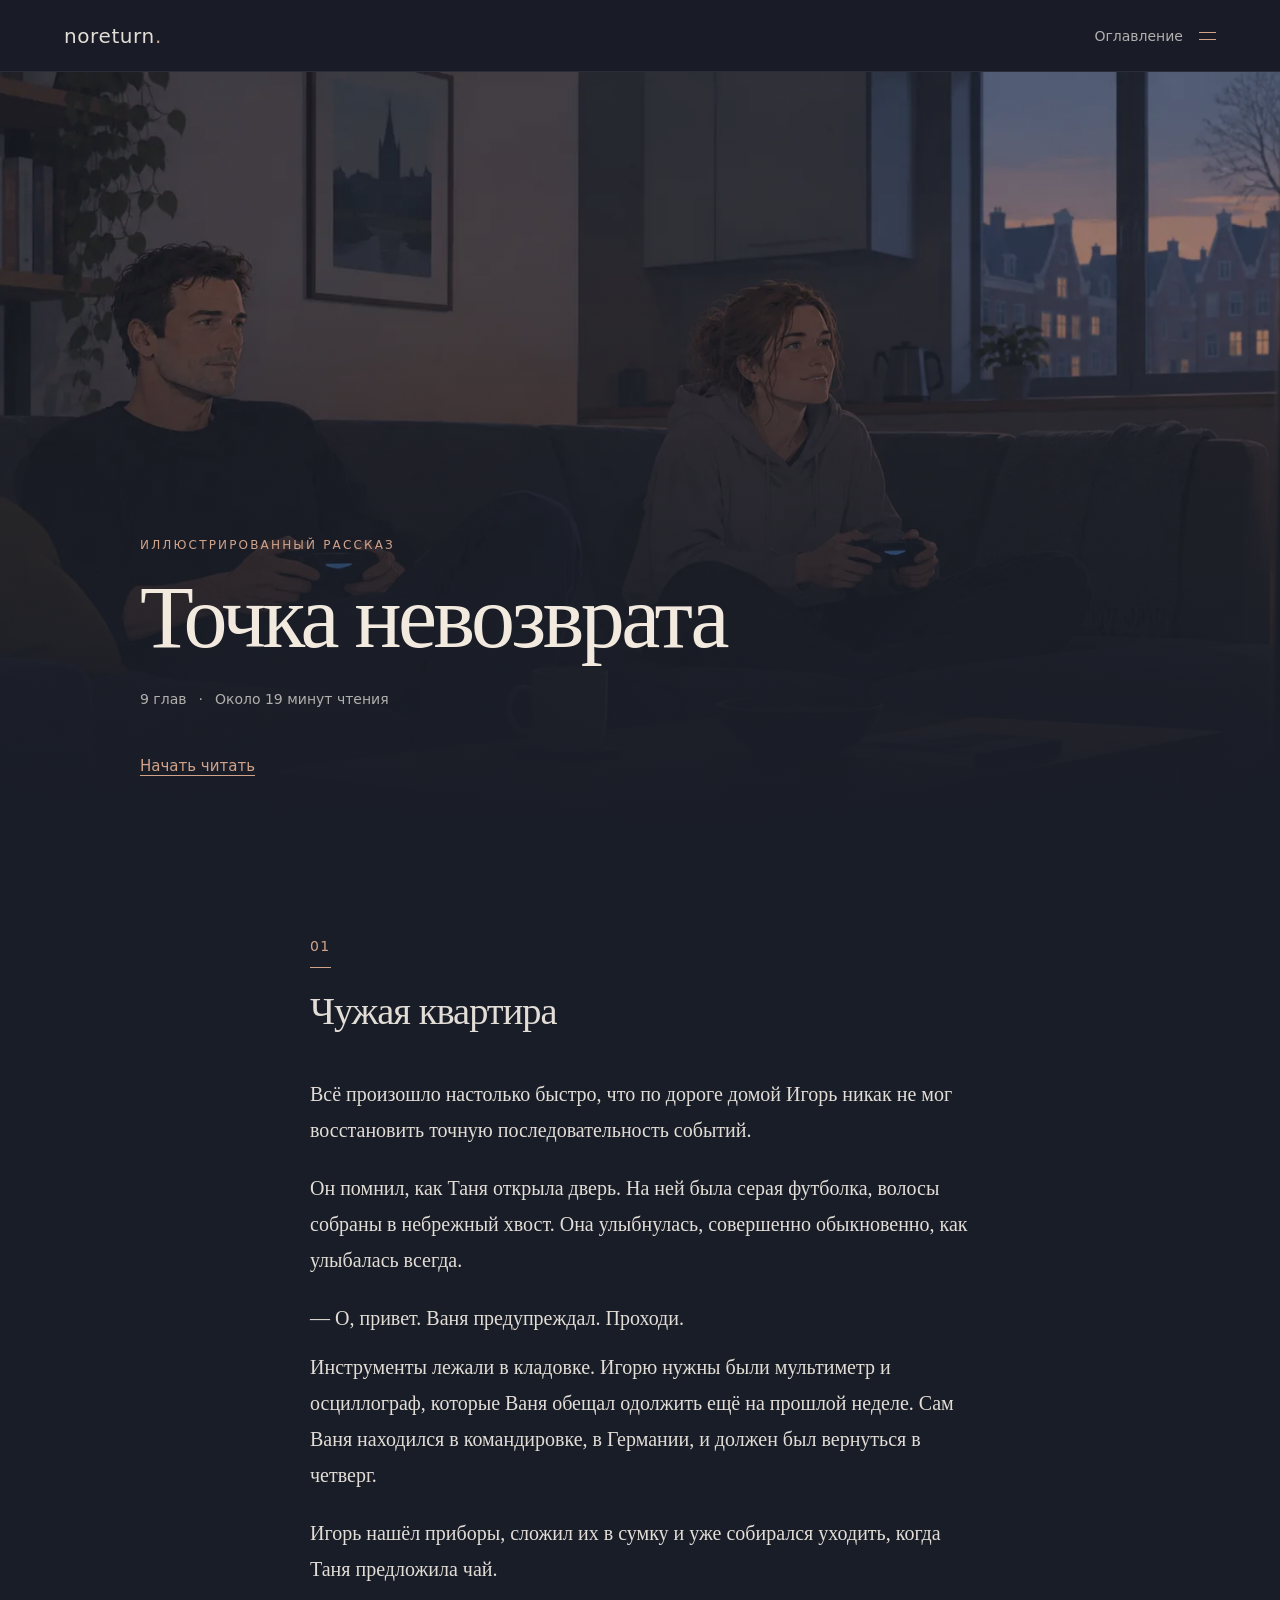
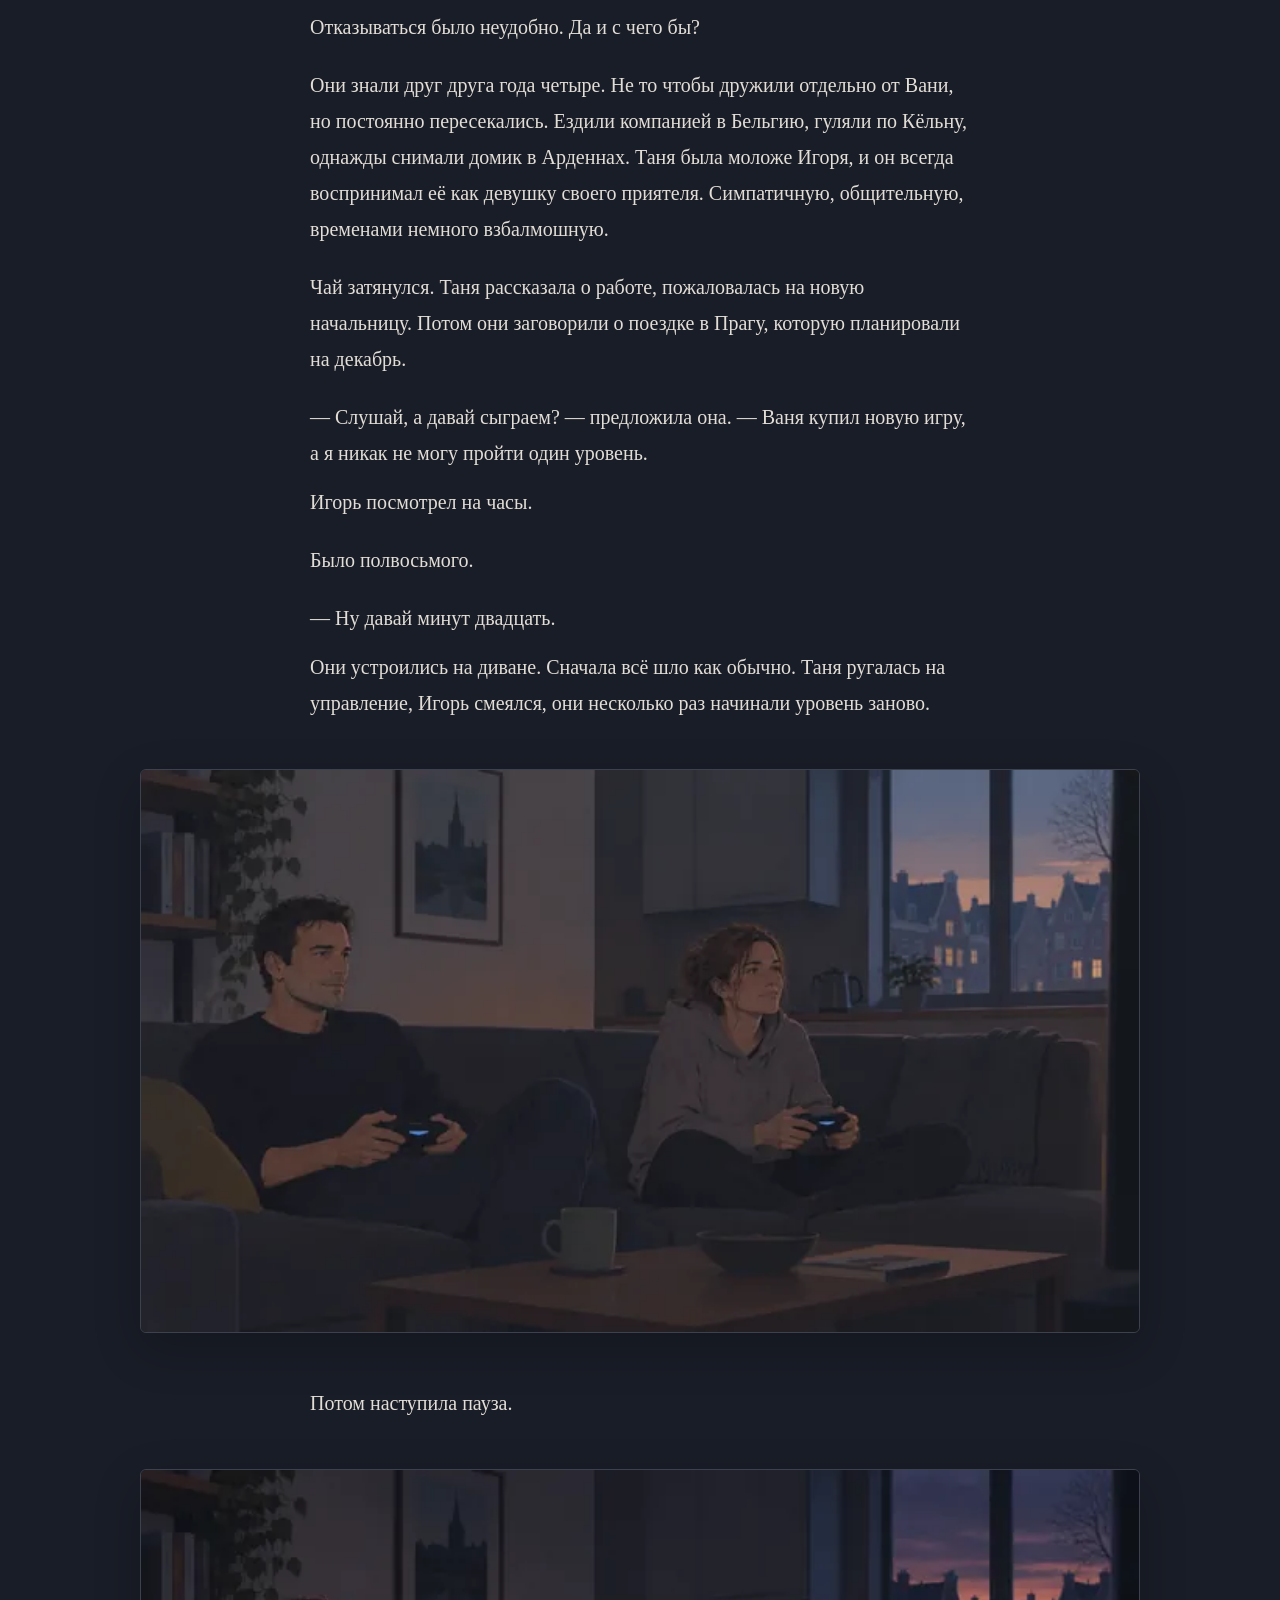
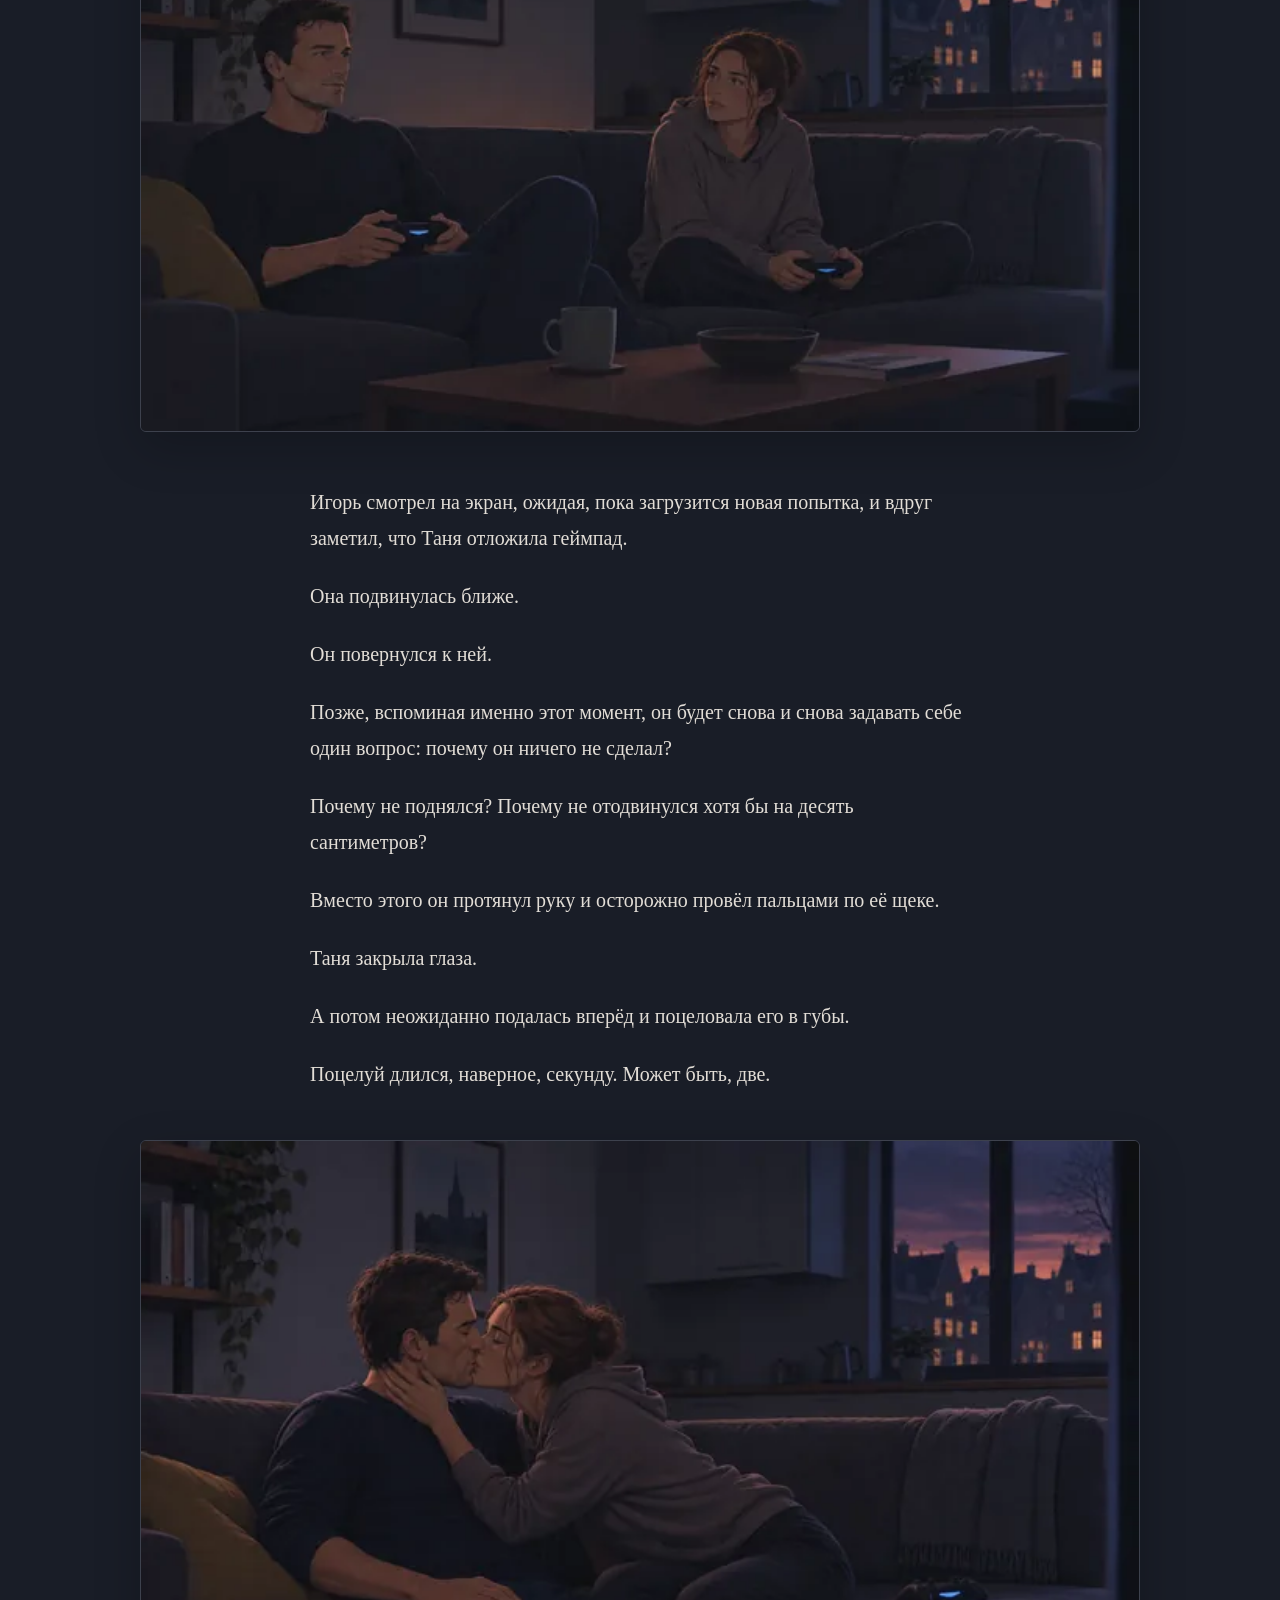
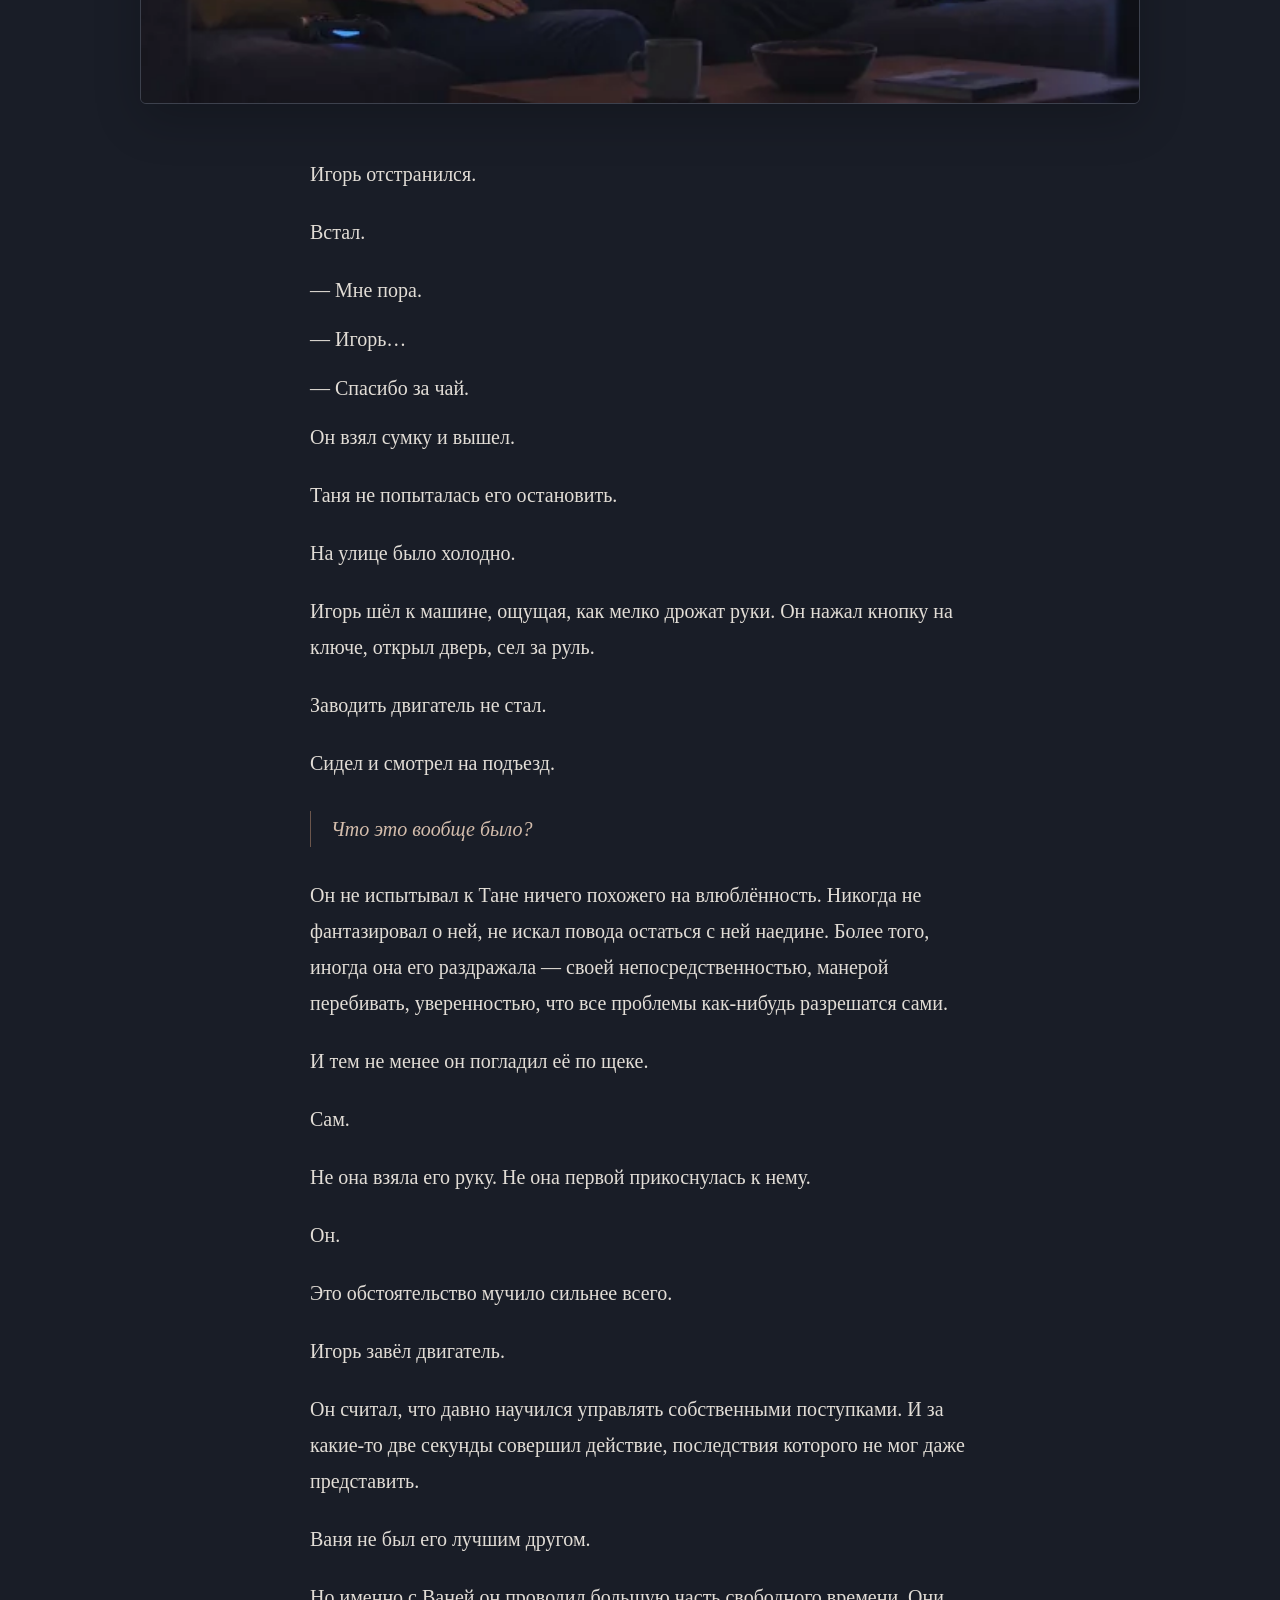
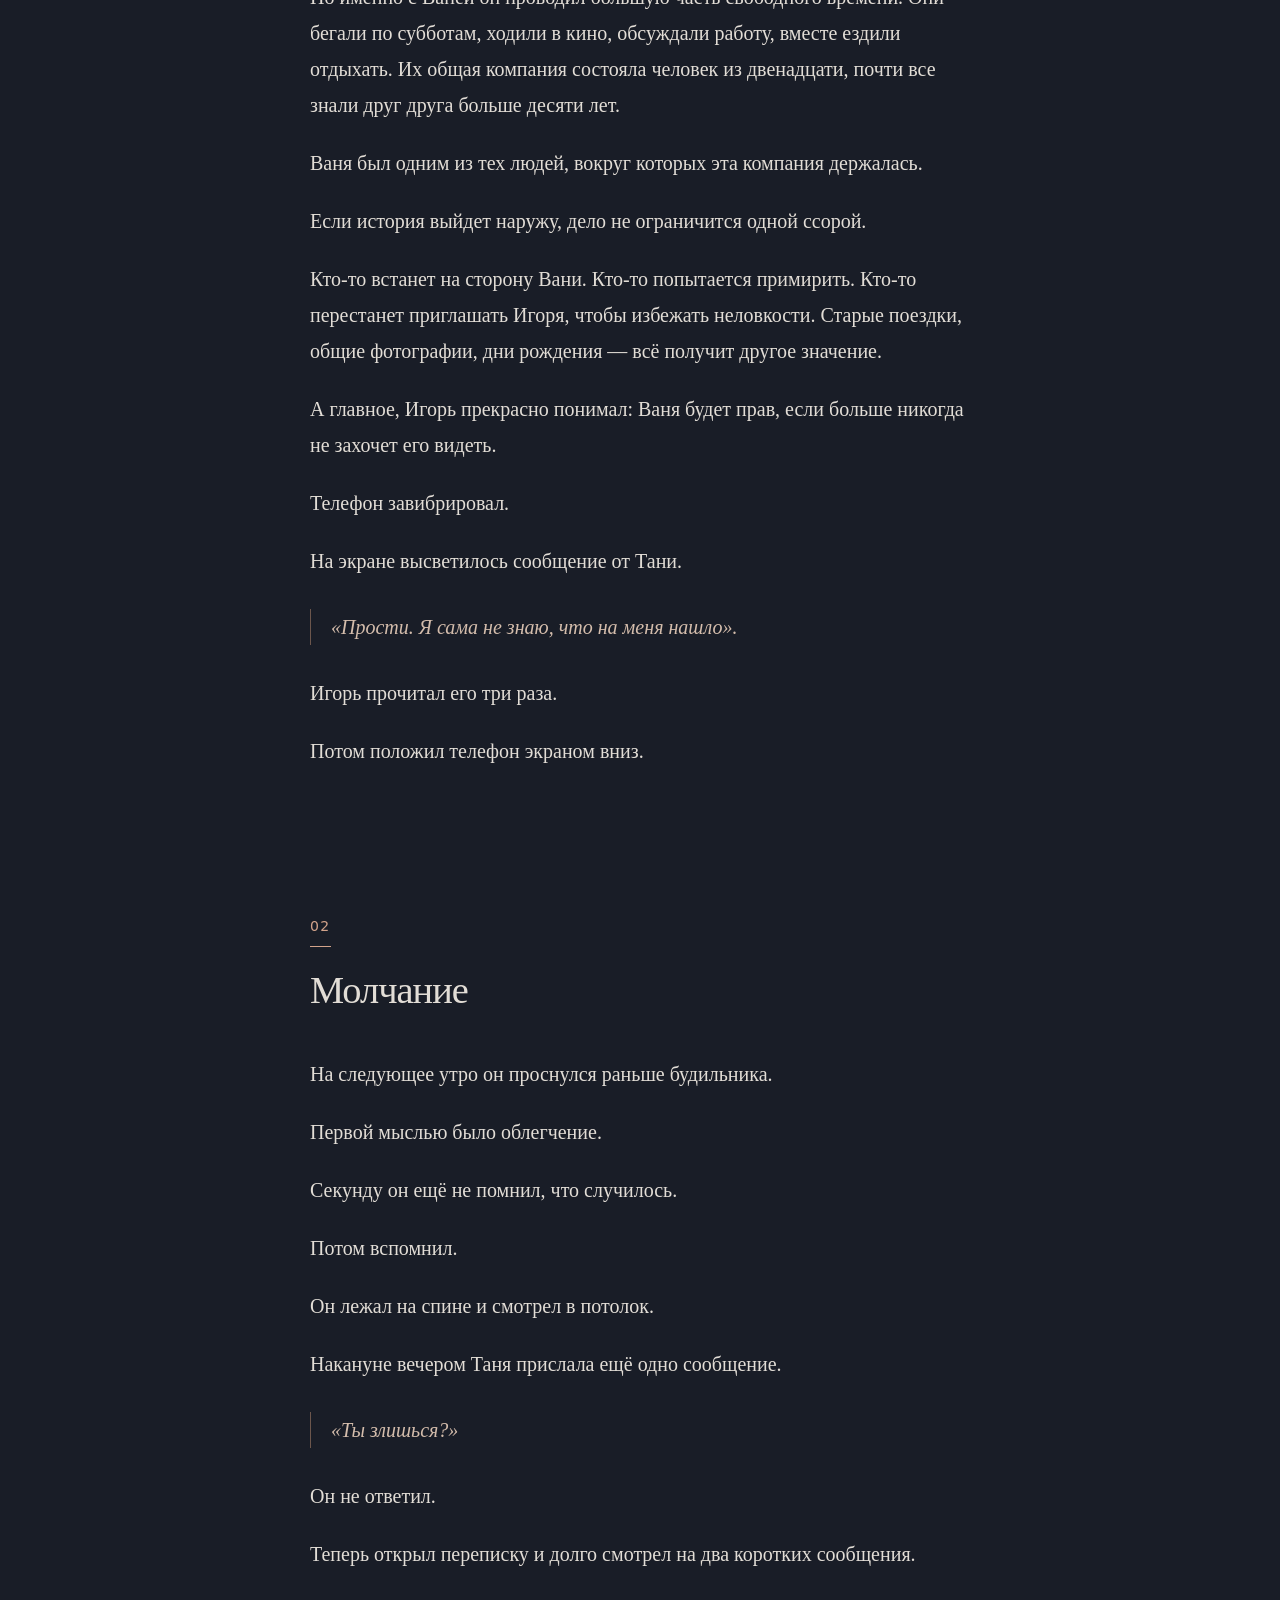
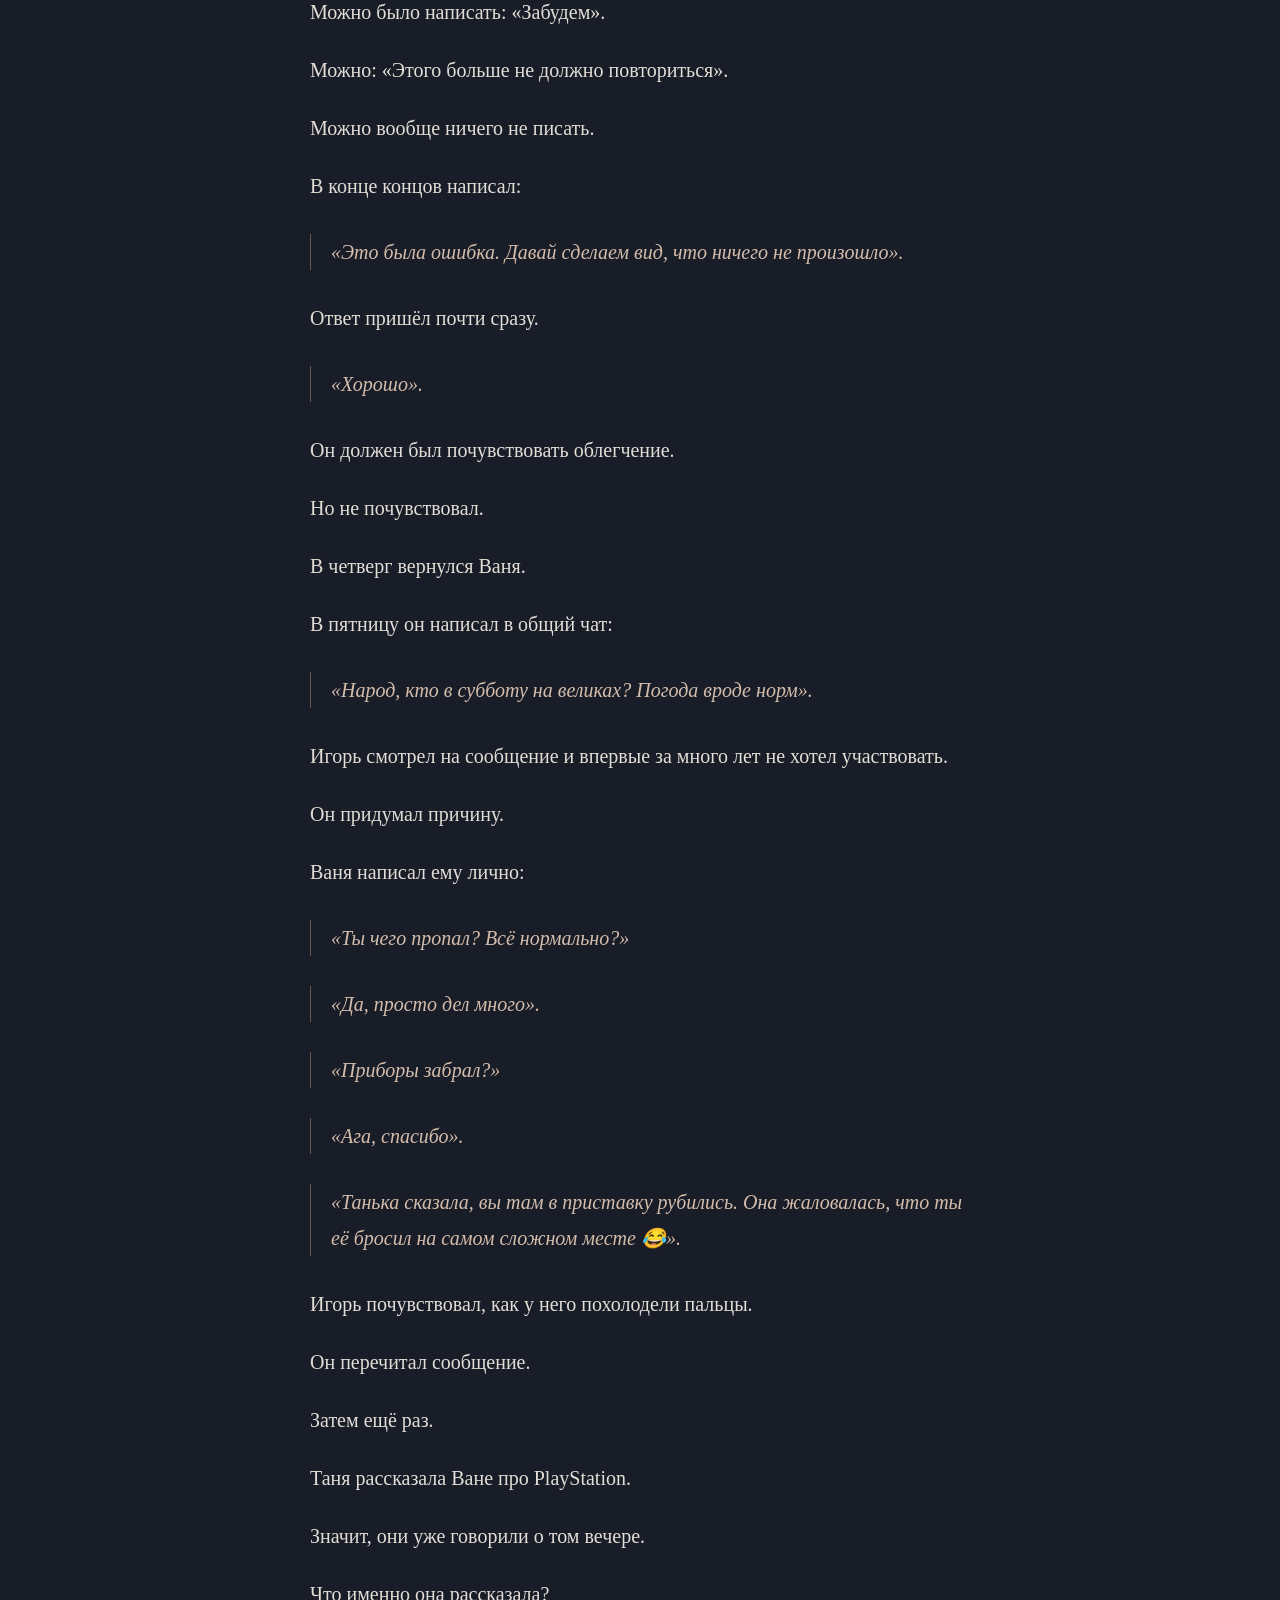
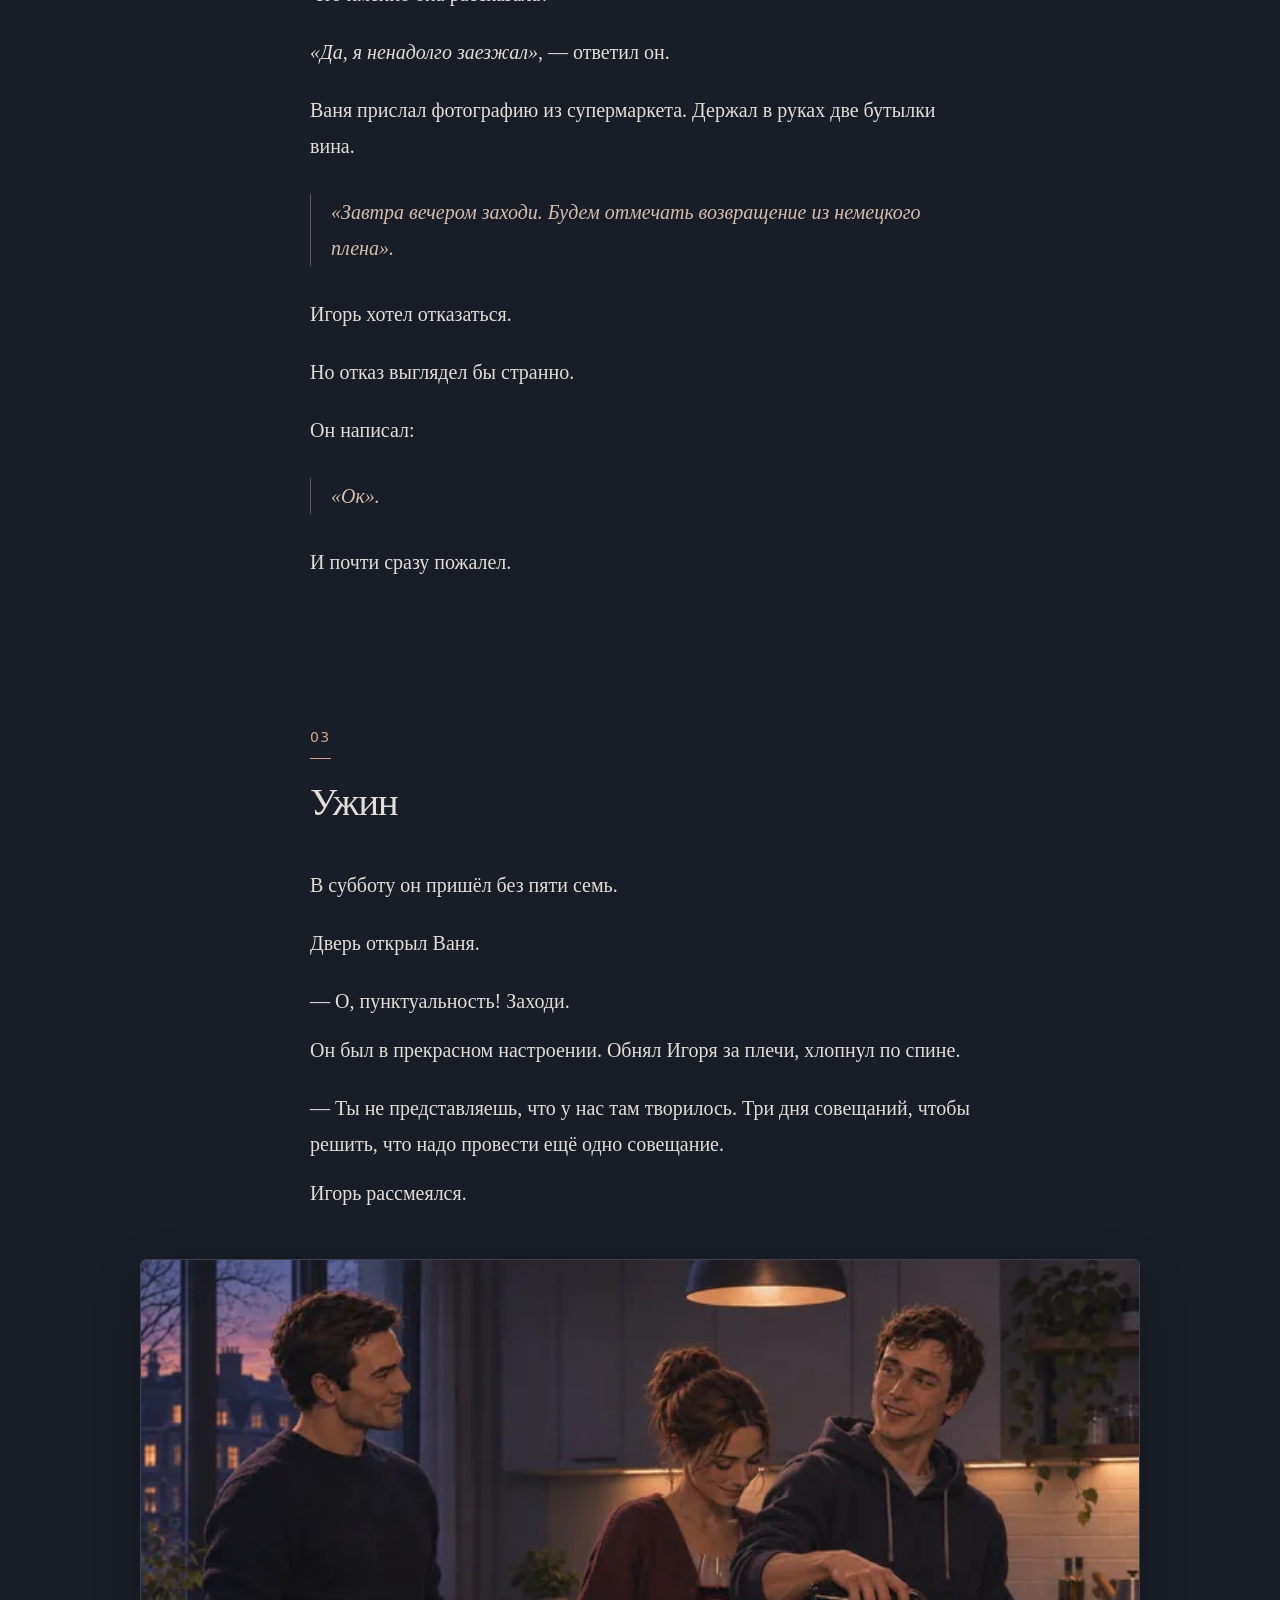
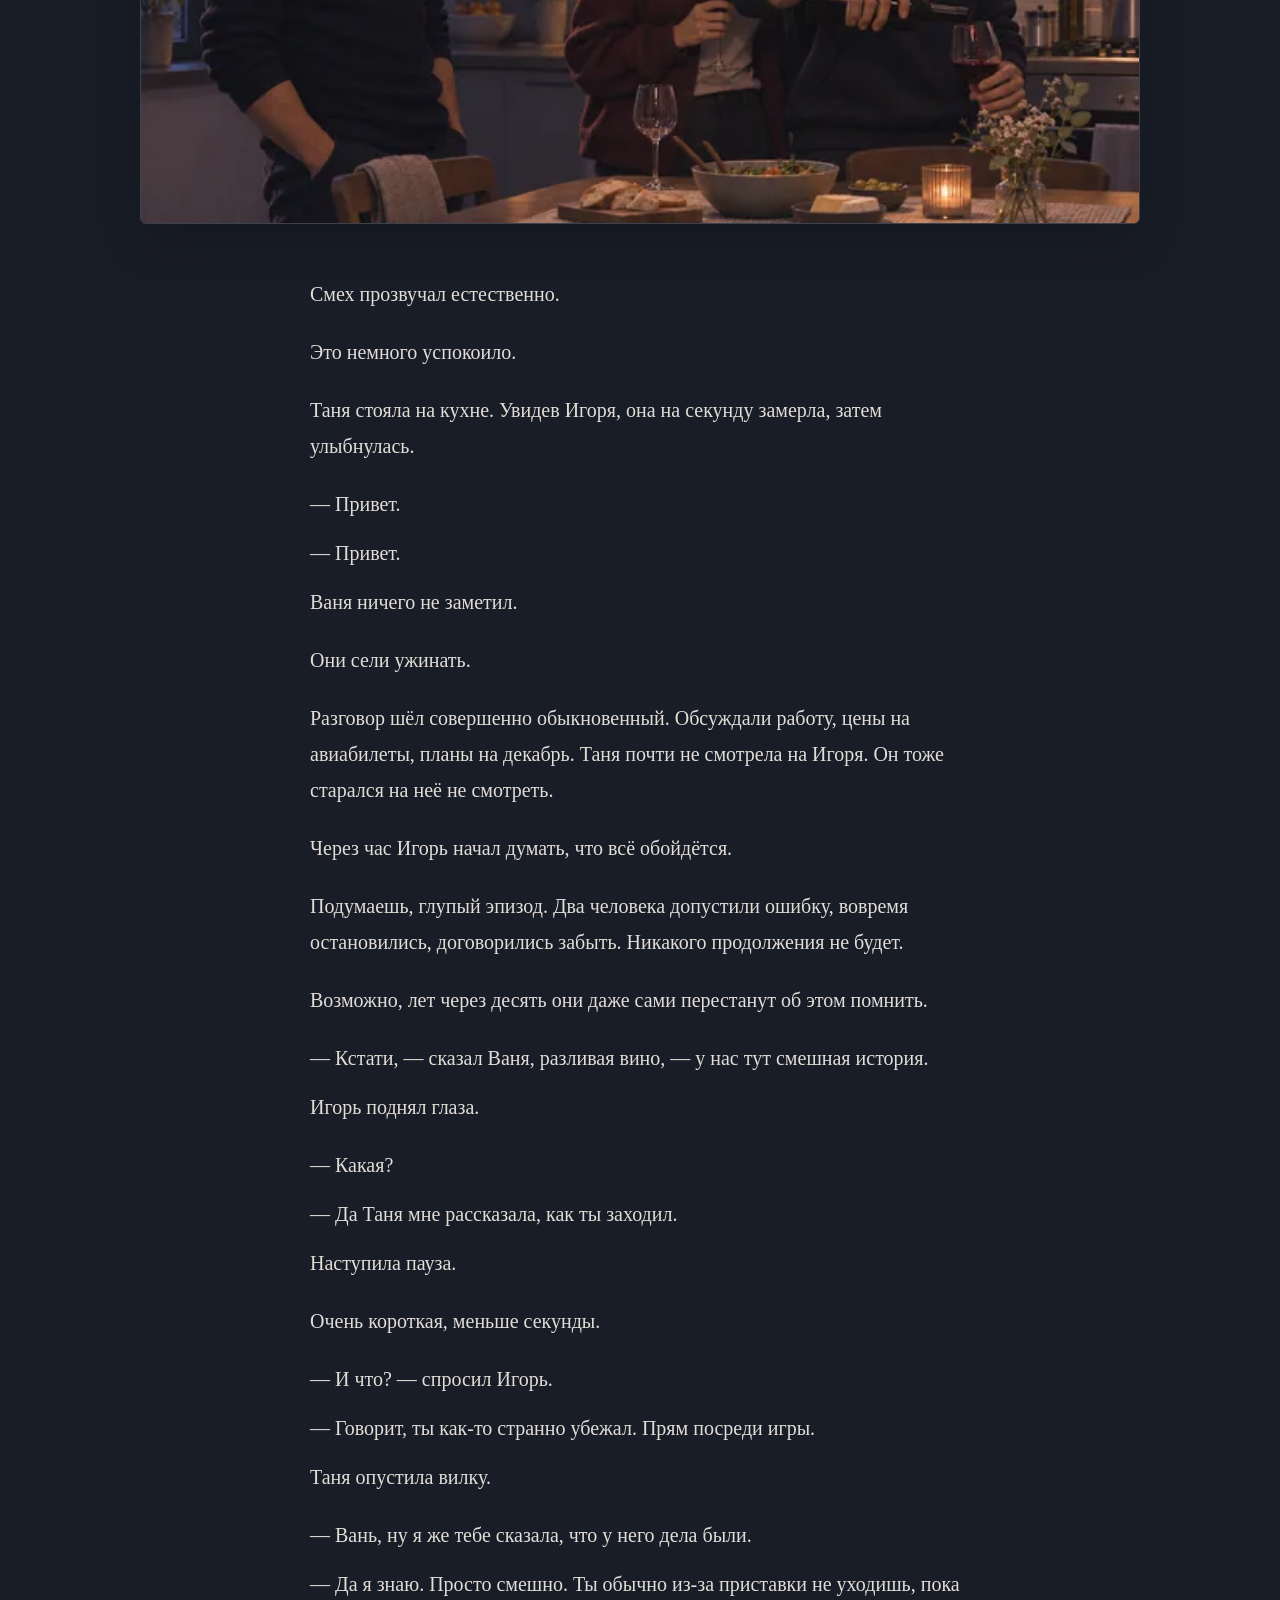
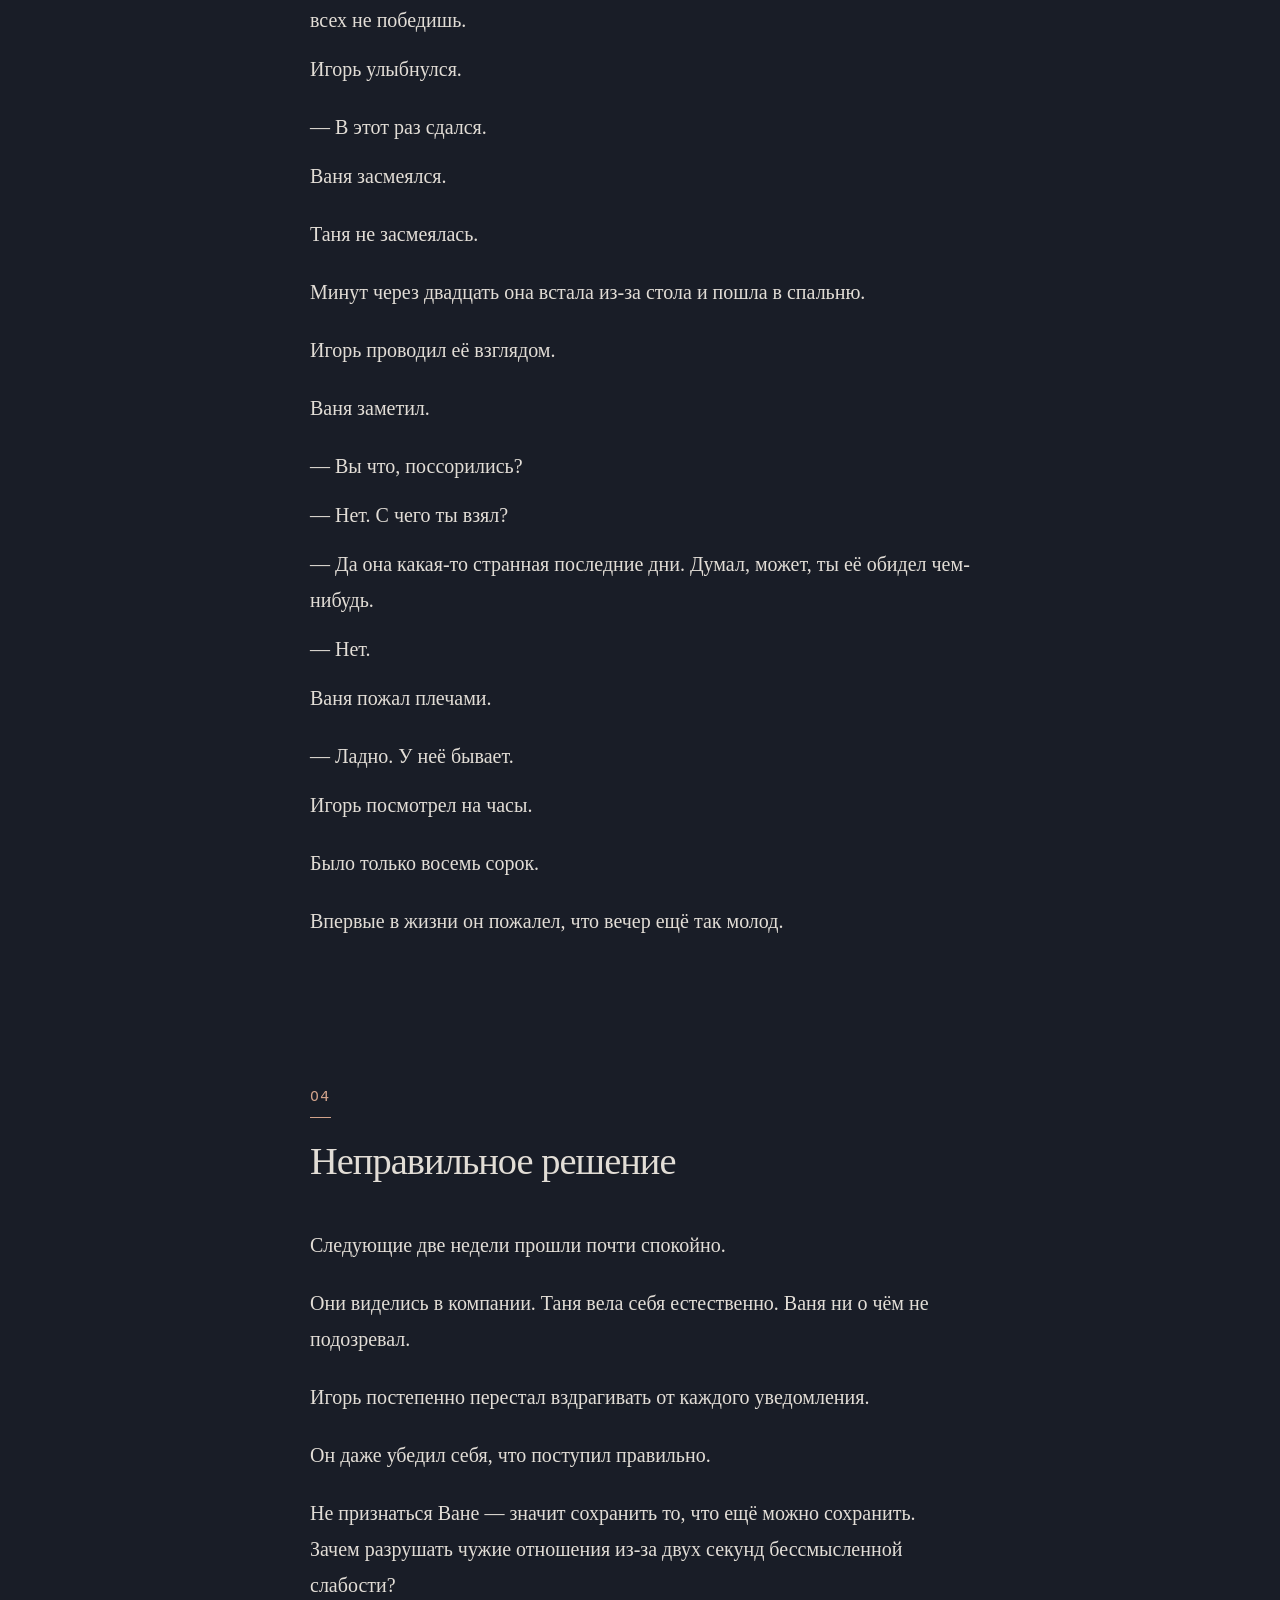
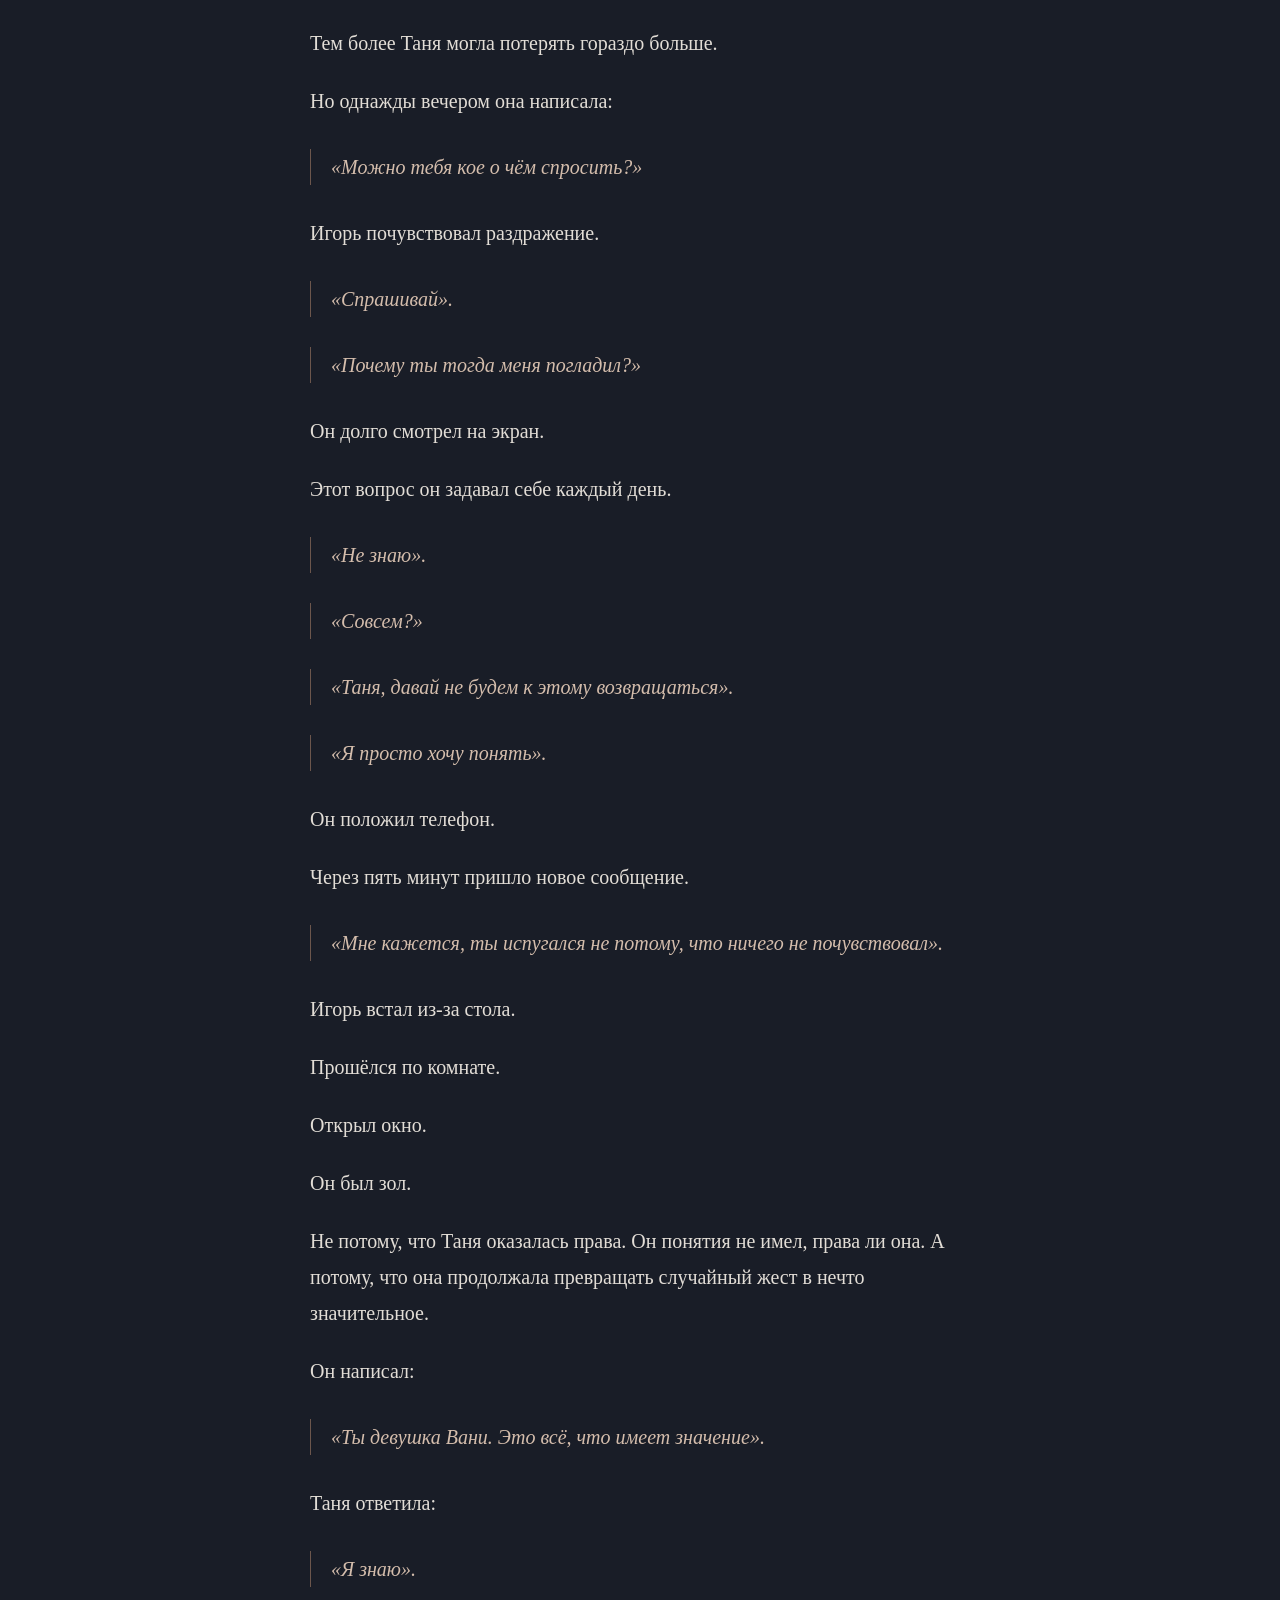
==== commit f9521f9b: "edit" ====
--- a/docs/index.html
+++ b/docs/index.html
@@ -156,6 +156,7 @@
 <p class="">Он был в прекрасном настроении. Обнял Игоря за плечи, хлопнул по спине.</p>
 <p class="dialogue">— Ты не представляешь, что у нас там творилось. Три дня совещаний, чтобы решить, что надо провести ещё одно совещание.</p>
 <p class="">Игорь рассмеялся.</p>
+<figure class="scene"><img src="assets/scene-04-1600.webp" srcset="assets/scene-04-640.webp 640w, assets/scene-04-1000.webp 1000w, assets/scene-04-1600.webp 1600w" sizes="(max-width: 1040px) calc(100vw - 32px), 1000px" width="1600" height="902" alt="Warm Kitchen Wine Gathering.png" decoding="async" loading="lazy"></figure>
 <p class="">Смех прозвучал естественно.</p>
 <p class="">Это немного успокоило.</p>
 <p class="">Таня стояла на кухне. Увидев Игоря, она на секунду замерла, затем улыбнулась.</p>
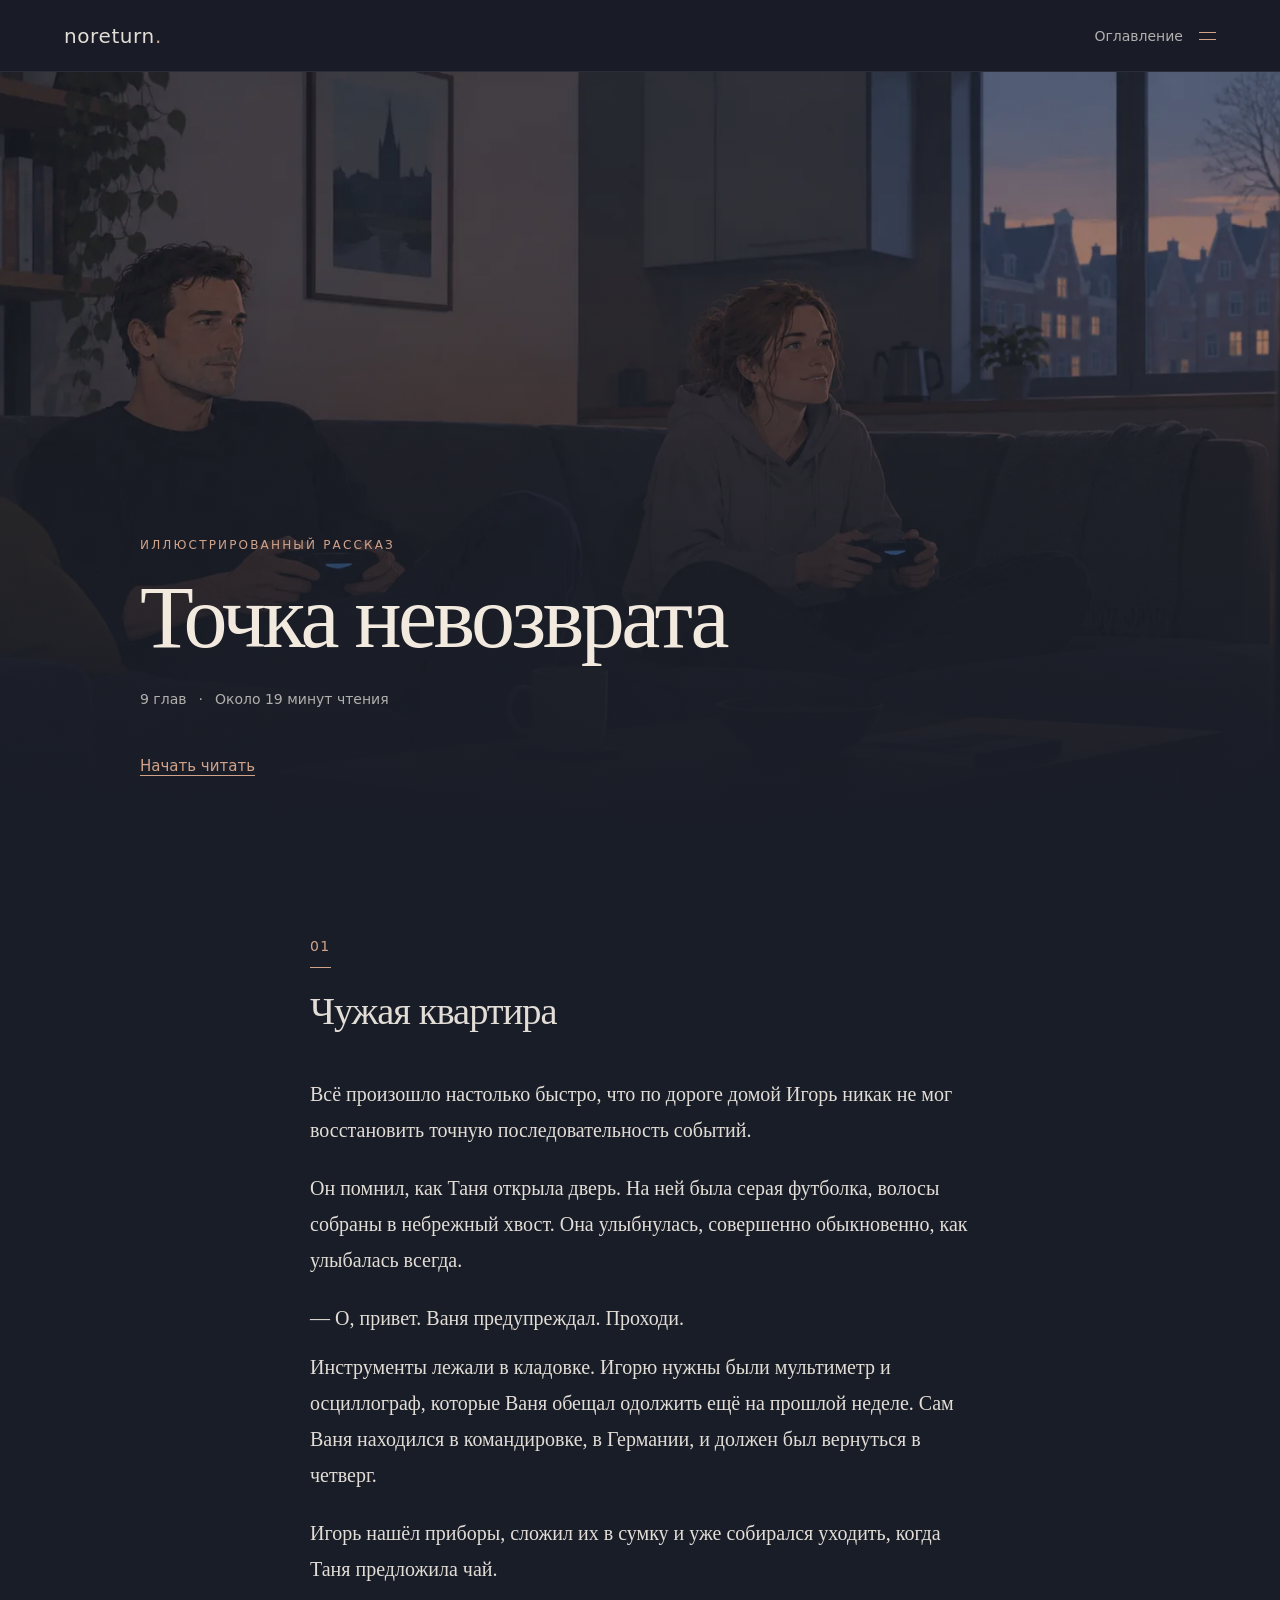
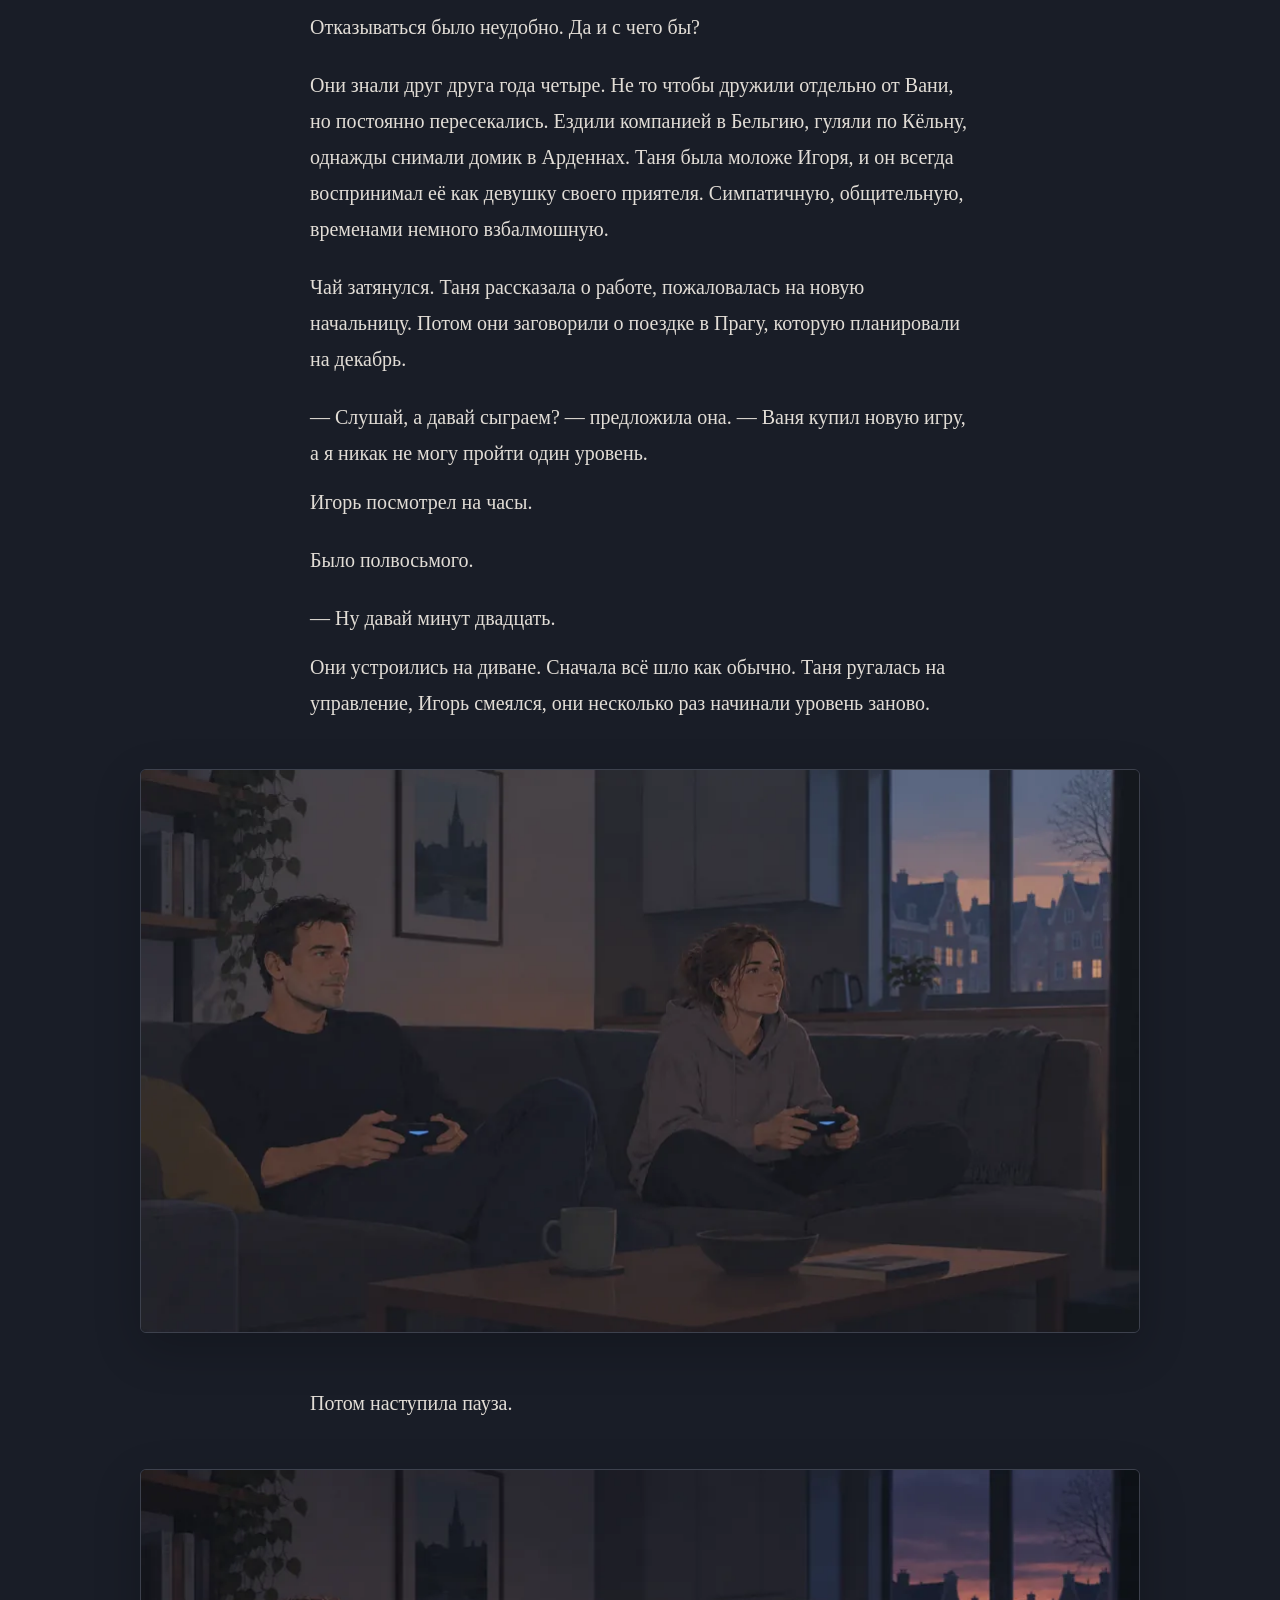
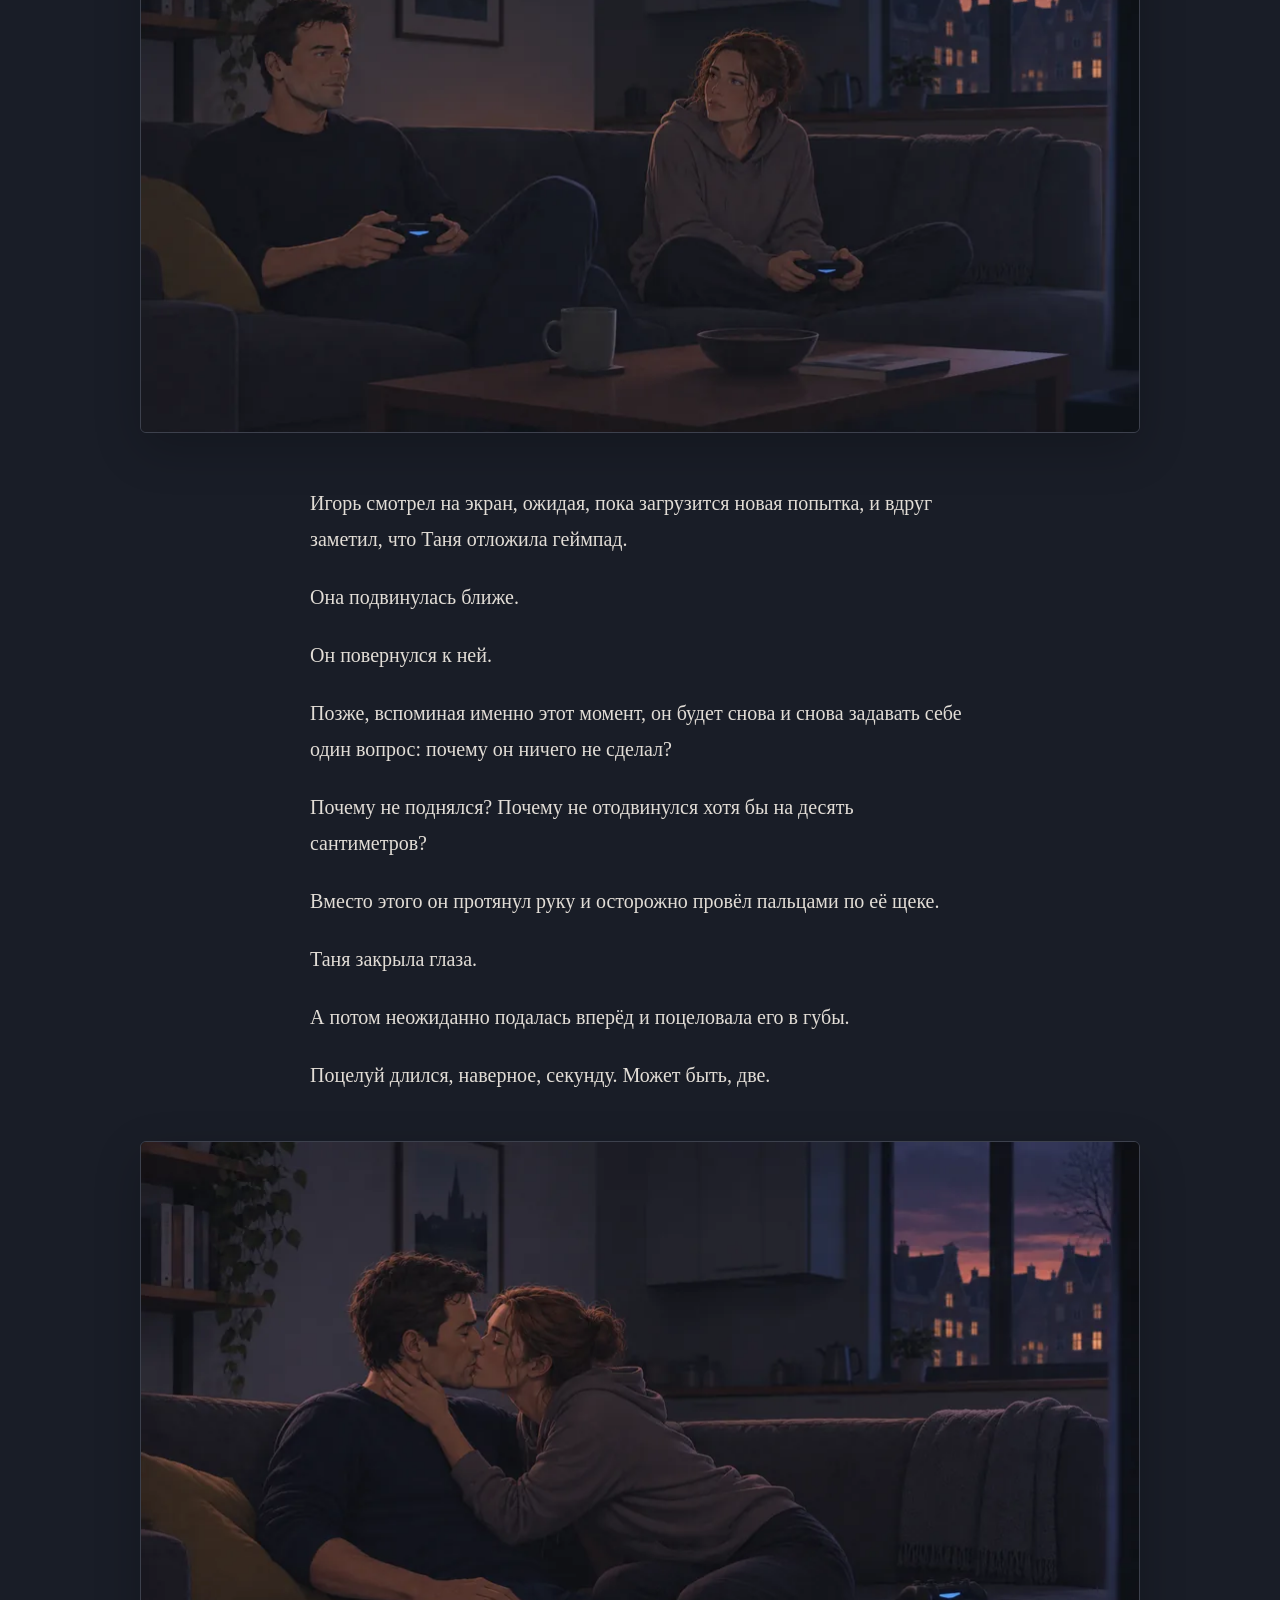
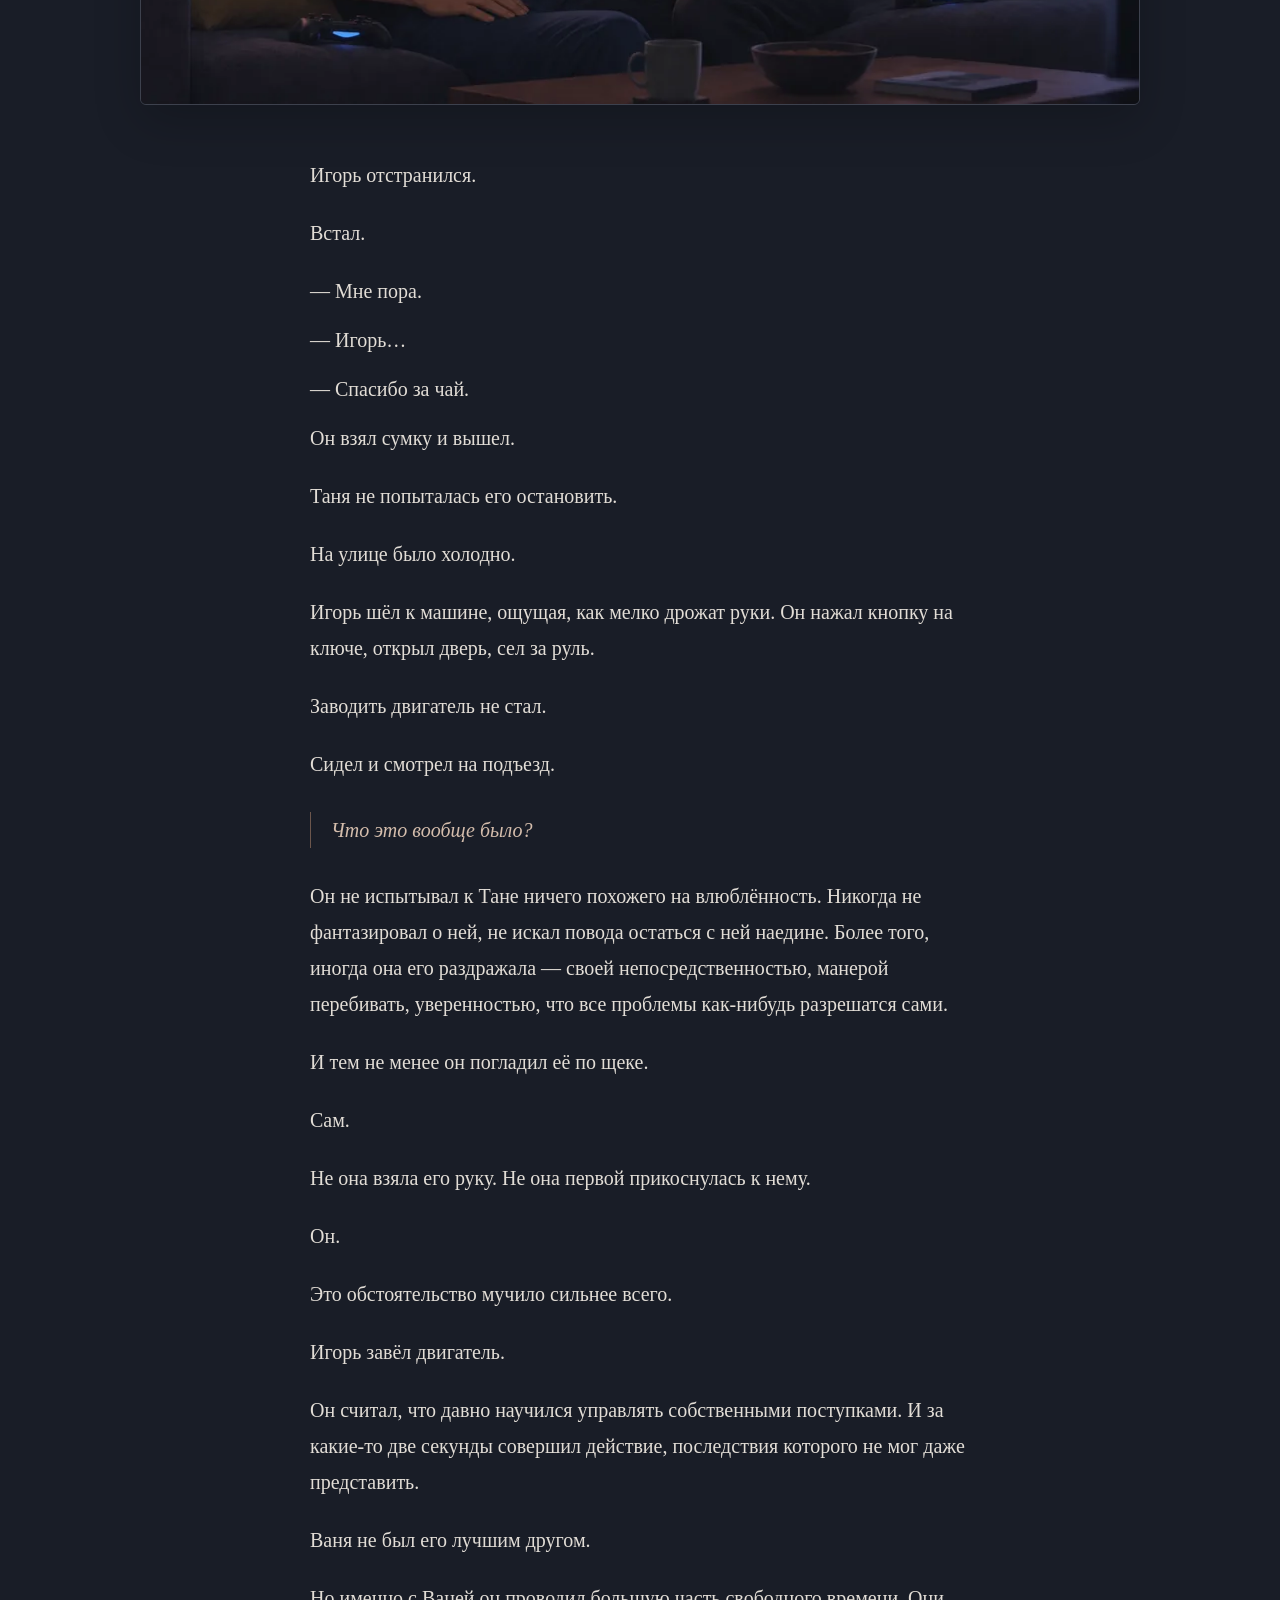
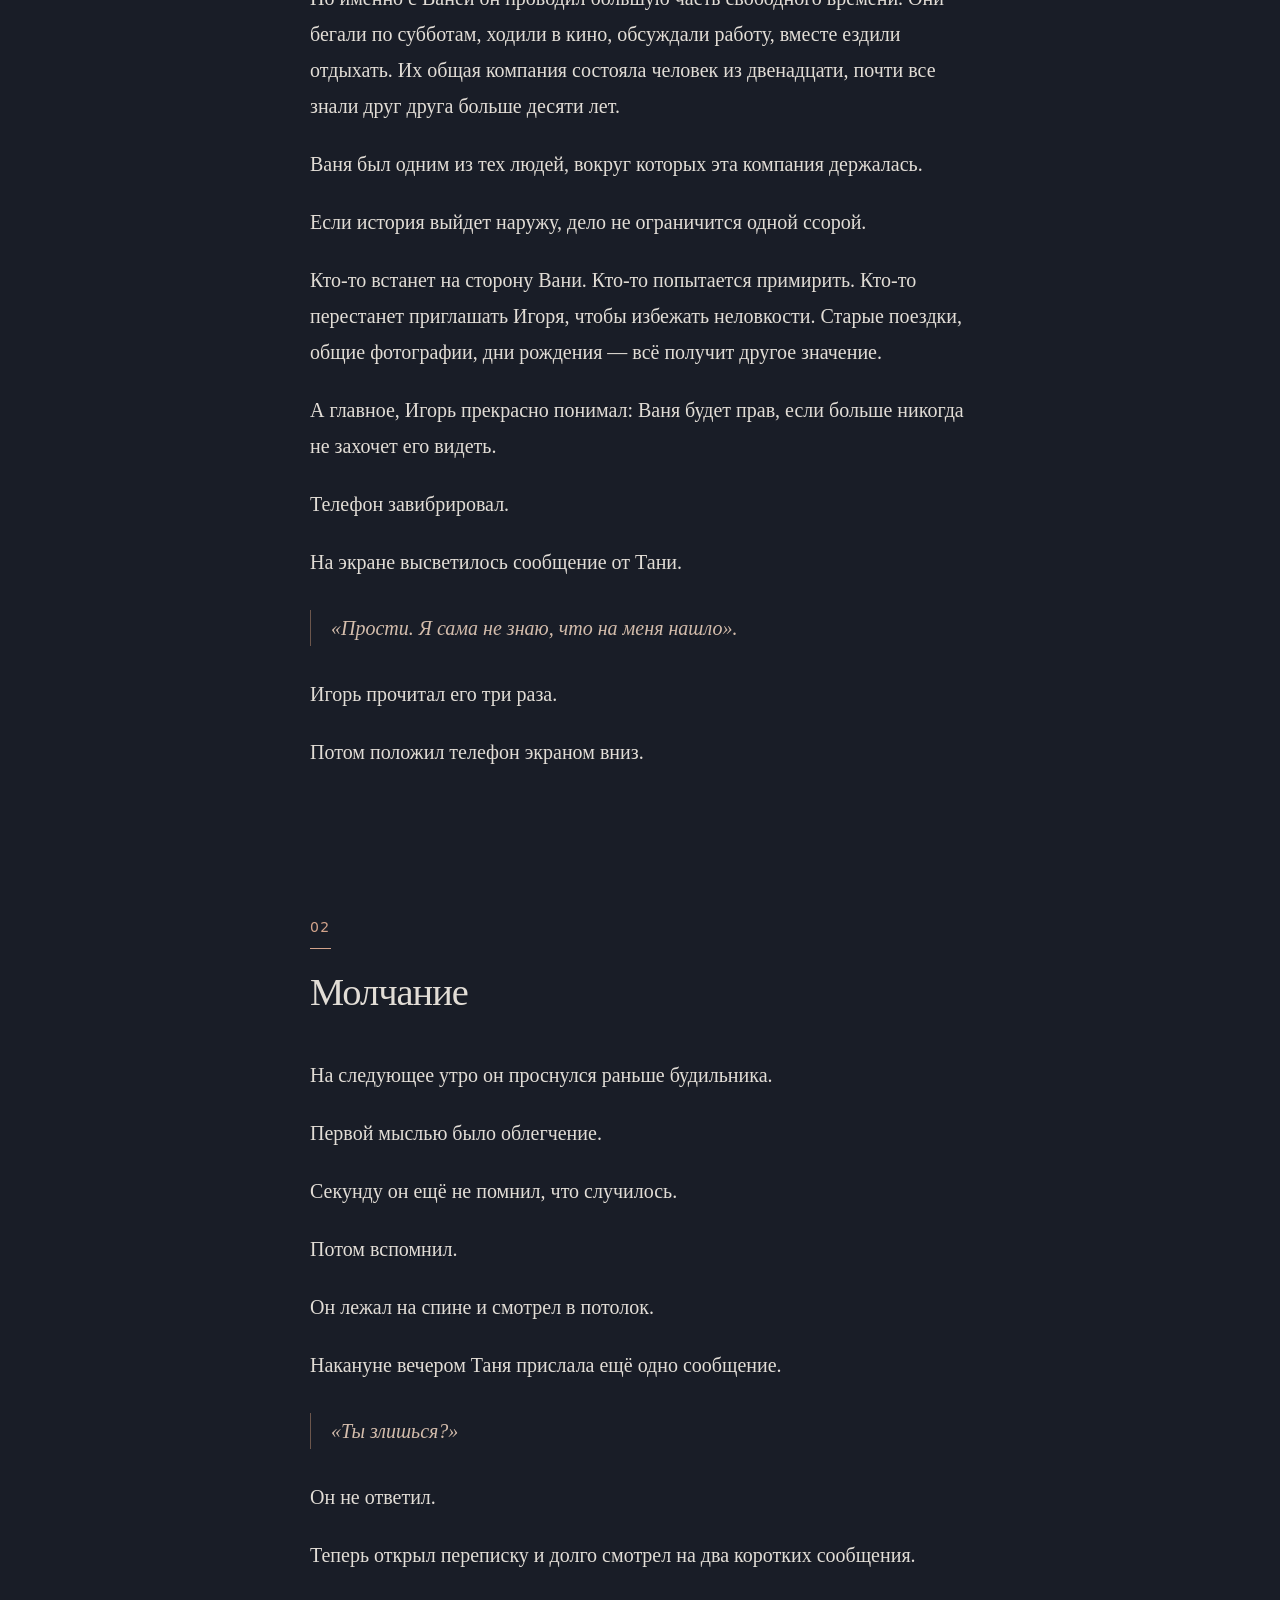
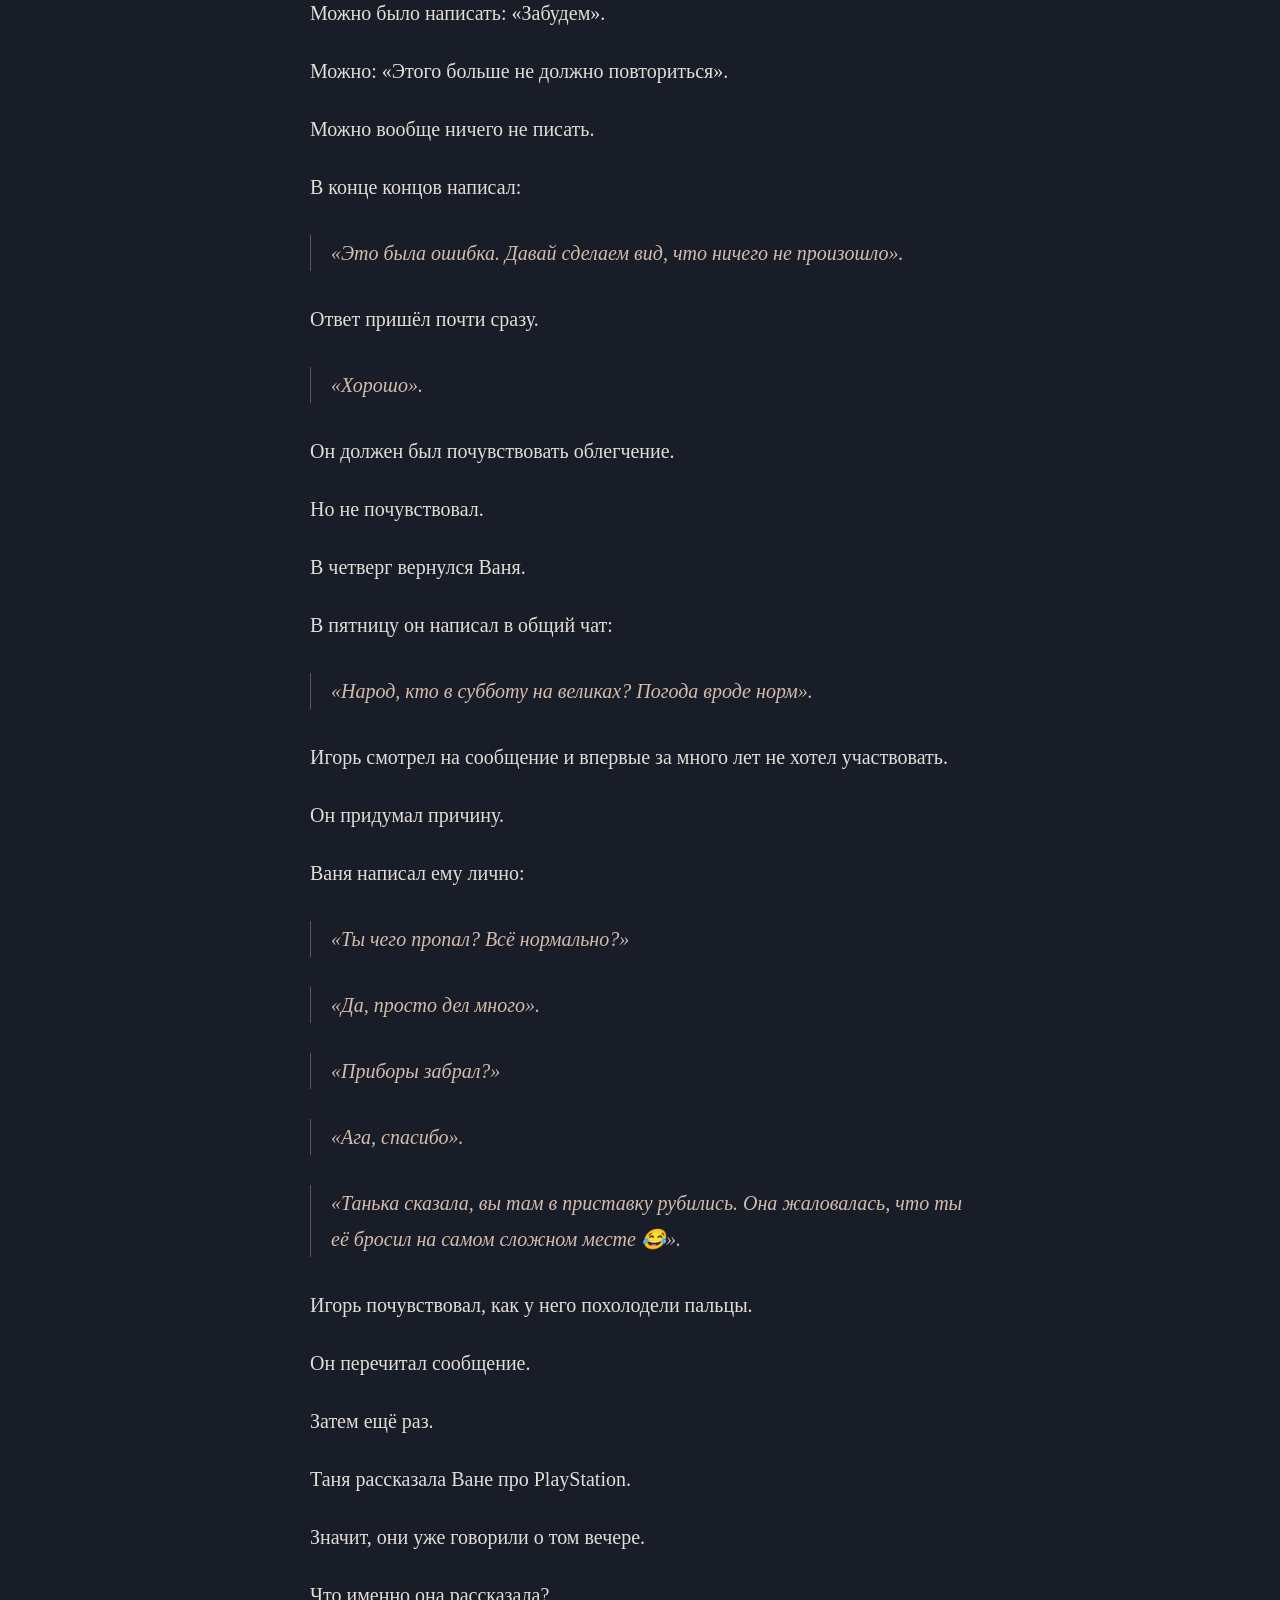
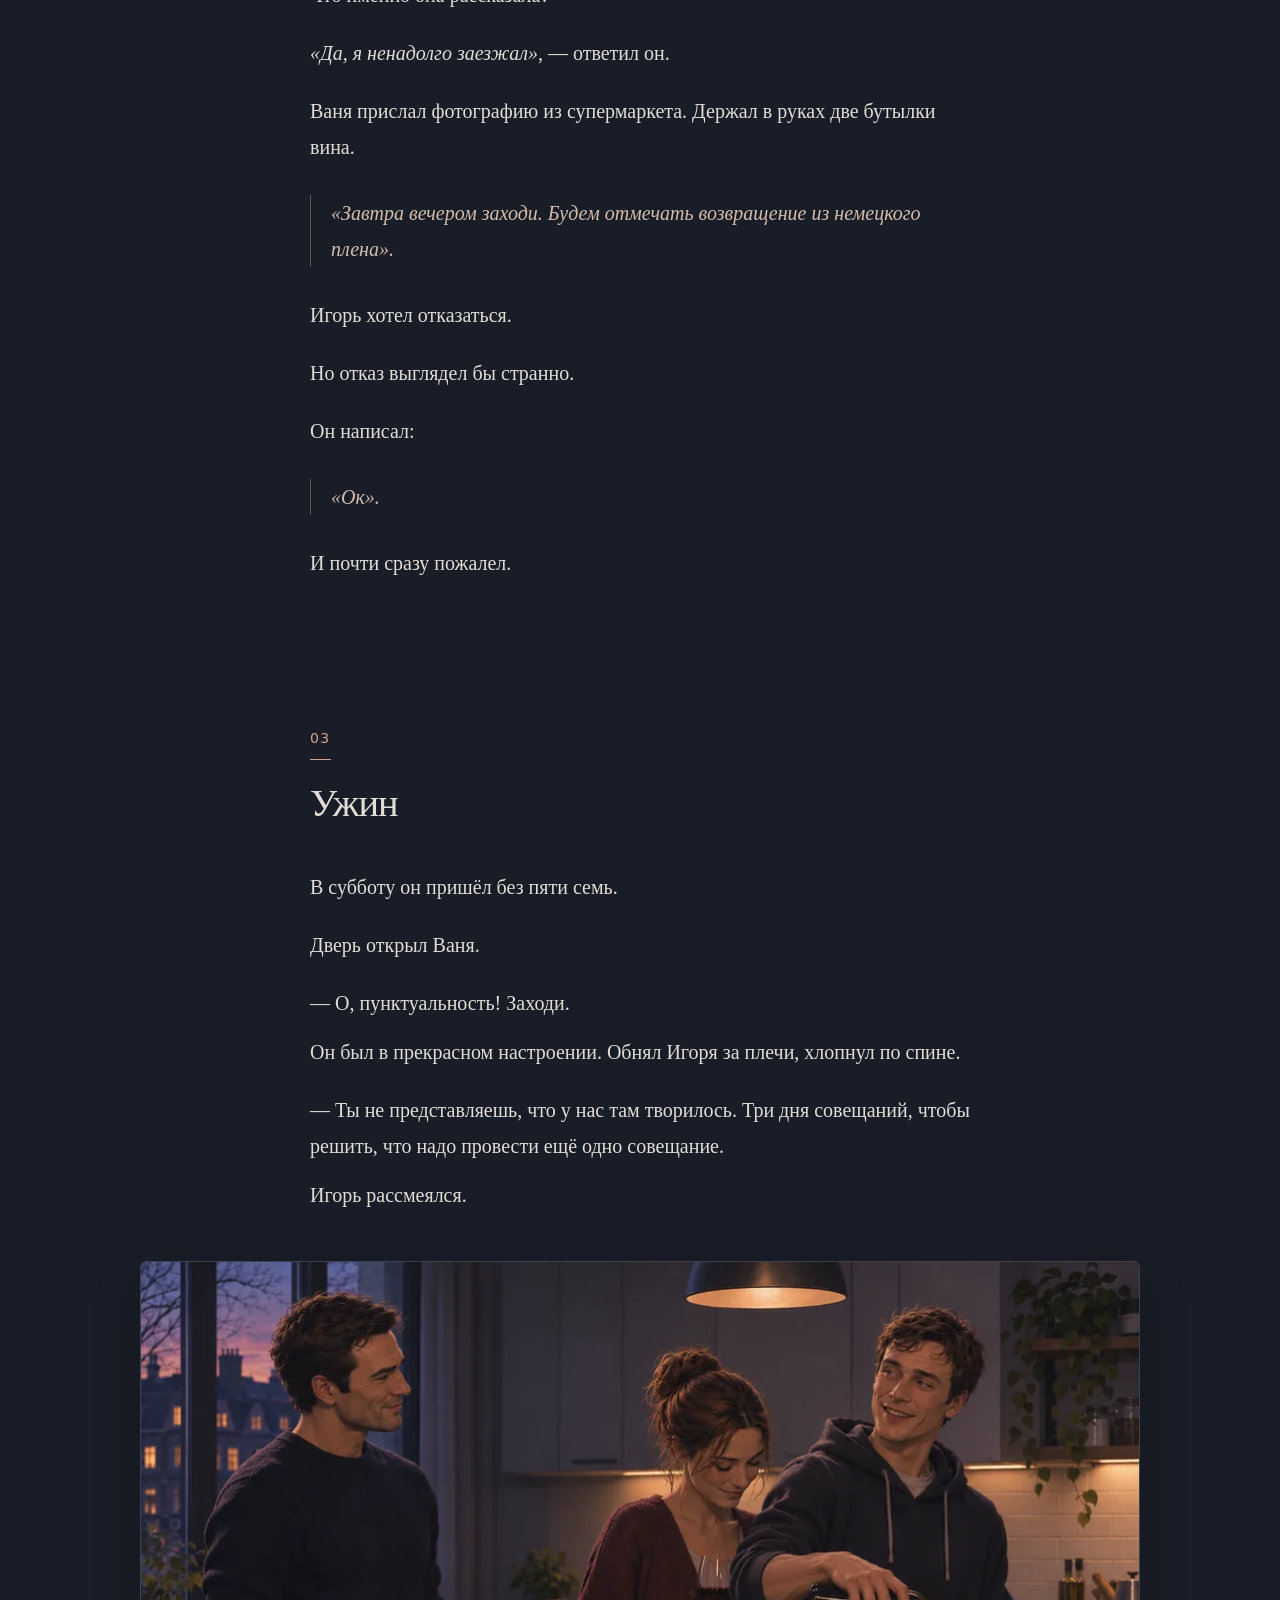
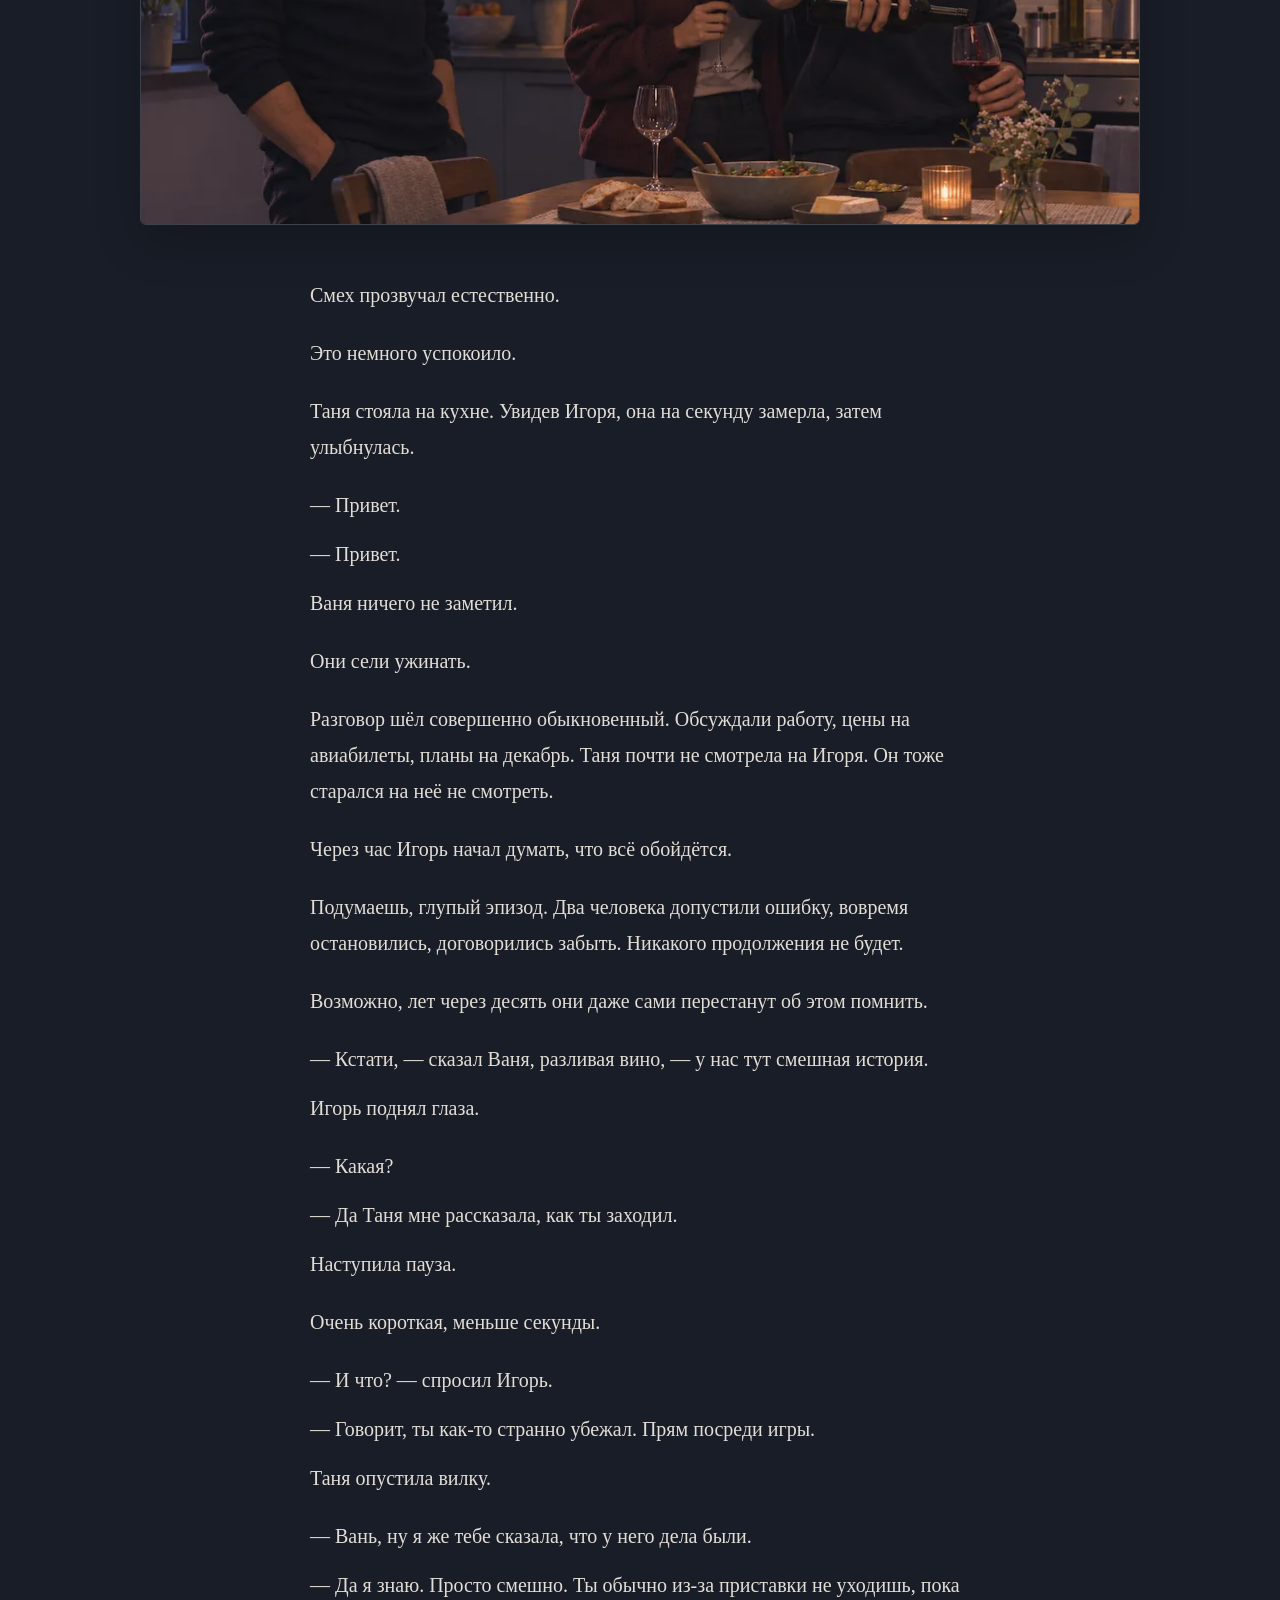
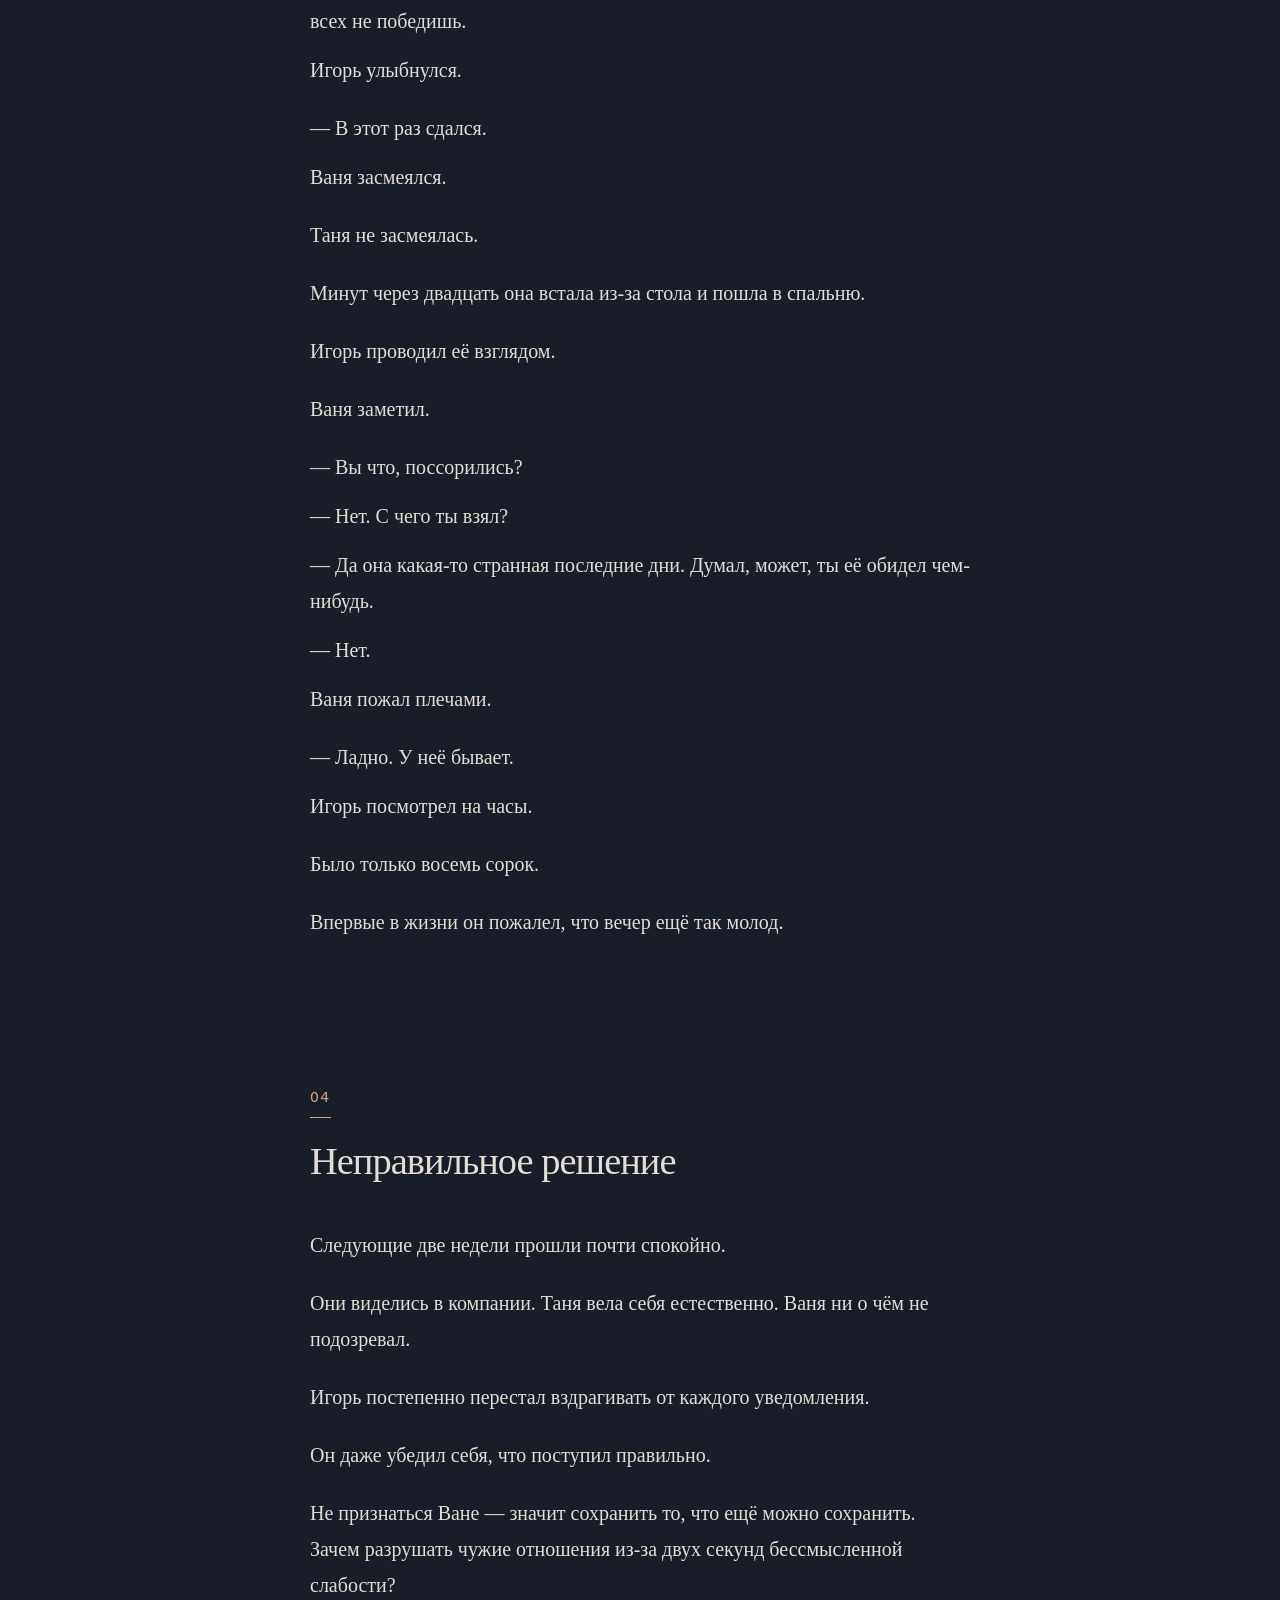
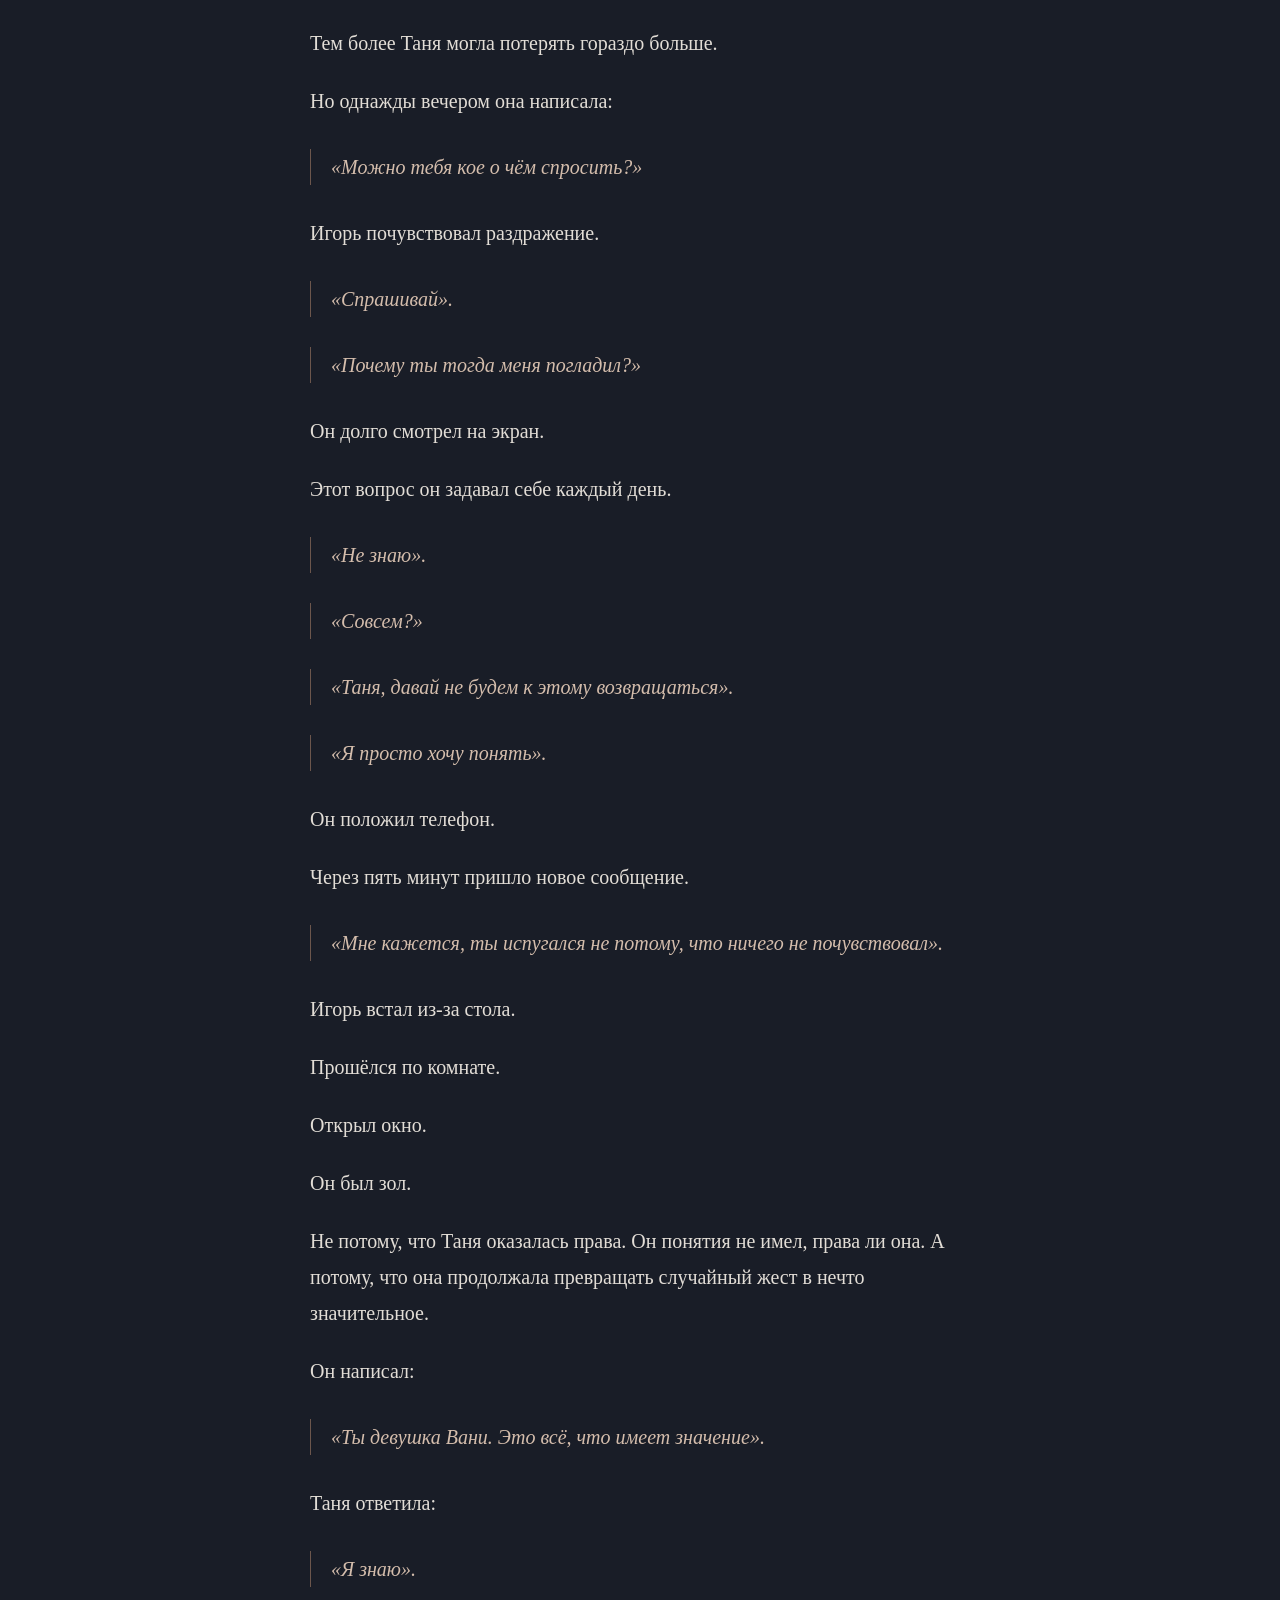
==== commit cdf53a20: "edit" ====
--- a/docs/index.html
+++ b/docs/index.html
@@ -503,10 +503,10 @@
 <section class="chapter" id="chapter-9" aria-labelledby="heading-9">
 <h2 id="heading-9"><span class="chapter-number">09</span>Катастрофа</h2>
 <p class="">В конце зимы Игорь встретил Таню на вокзале. Она стояла у кофейной стойки с бумажным стаканчиком и смотрела на табло.</p>
+<figure class="scene"><img src="assets/scene-05-1600.webp" srcset="assets/scene-05-640.webp 640w, assets/scene-05-1000.webp 1000w, assets/scene-05-1600.webp 1600w" sizes="(max-width: 1040px) calc(100vw - 32px), 1000px" width="1600" height="900" alt="Quiet Farewell at Platform Six.png" decoding="async" loading="lazy"></figure>
 <p class="">Он хотел пройти мимо, но она заметила его и кивнула.</p>
 <p class="dialogue">— Привет. Куда едешь?</p>
 <p class="dialogue">— Домой. А ты?</p>
-<p class="">Таня назвала город.</p>
 <p class="dialogue">— На собеседование. Мне ещё летом предлагали, я тогда отказалась. Теперь сама им написала.</p>
 <p class="dialogue">— Переезжаешь?</p>
 <p class="dialogue">— Пока разговариваю. Они ещё ничего не обещали.</p>
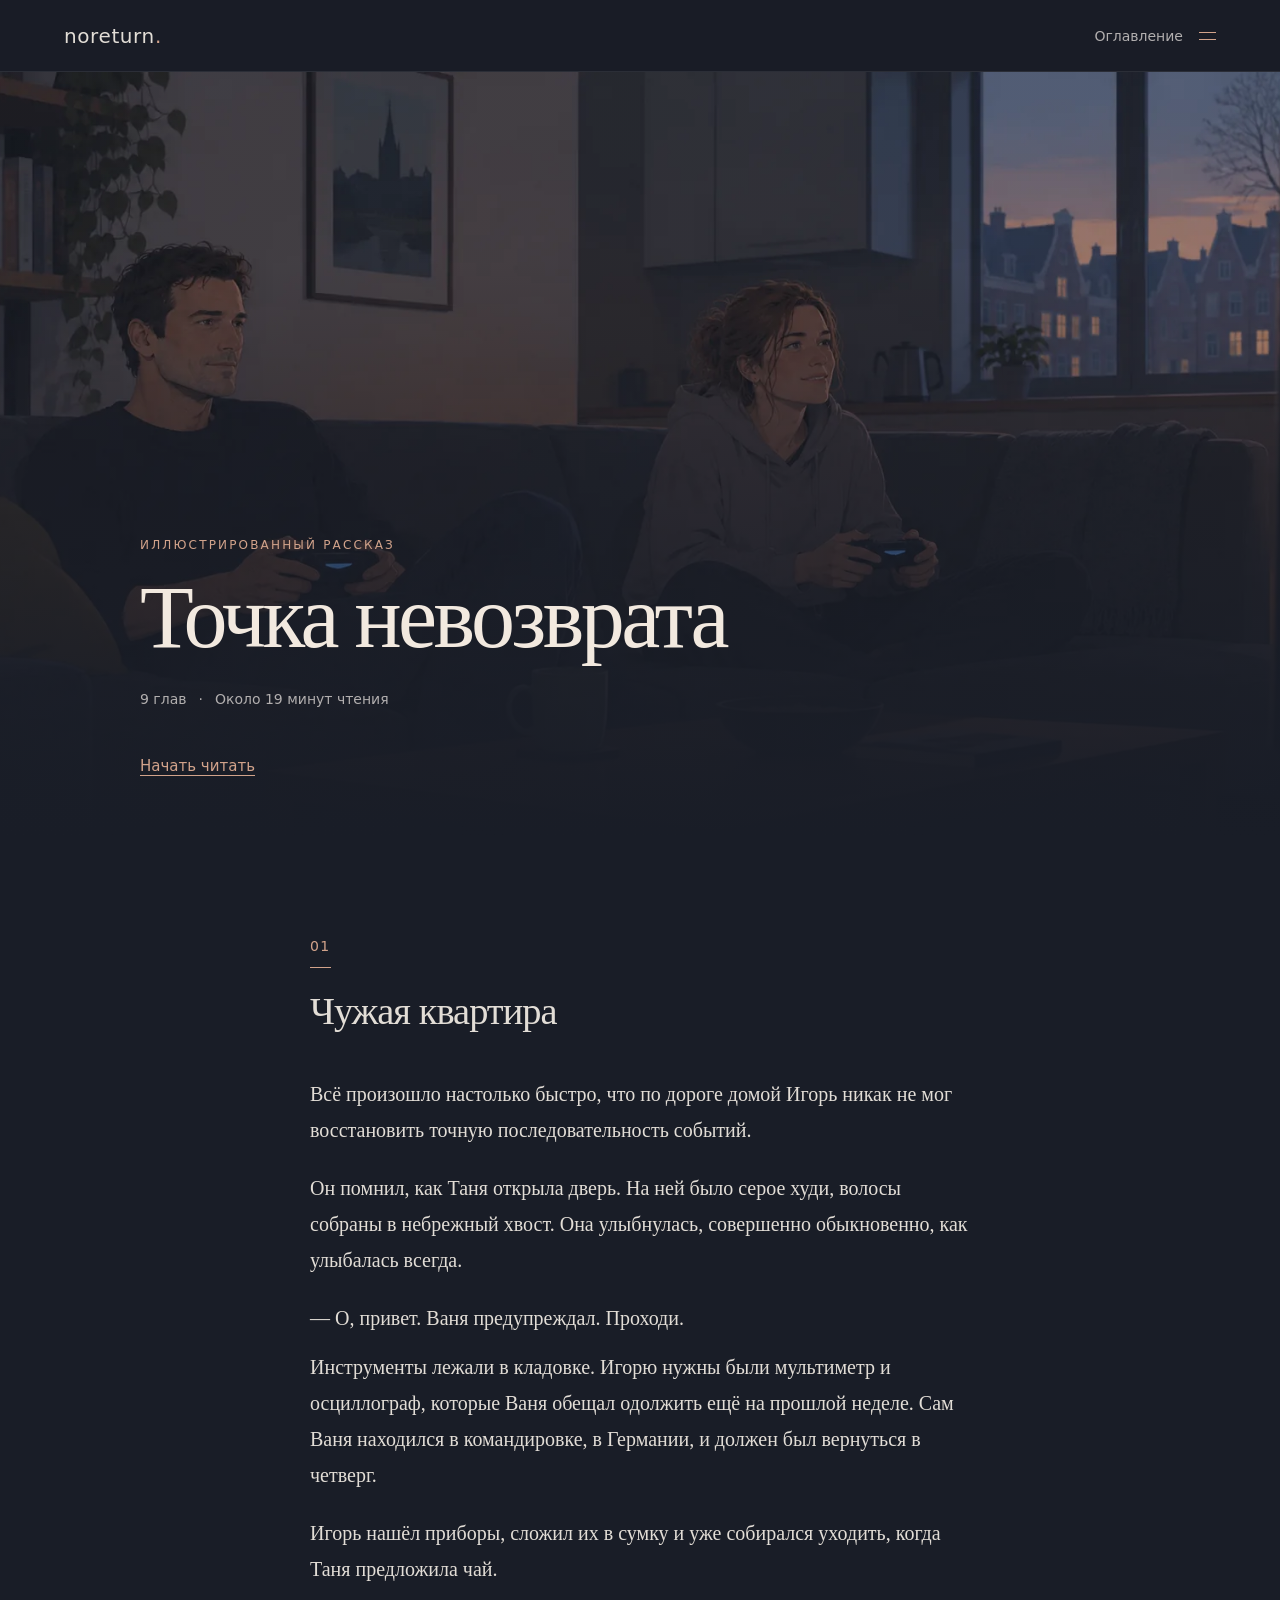
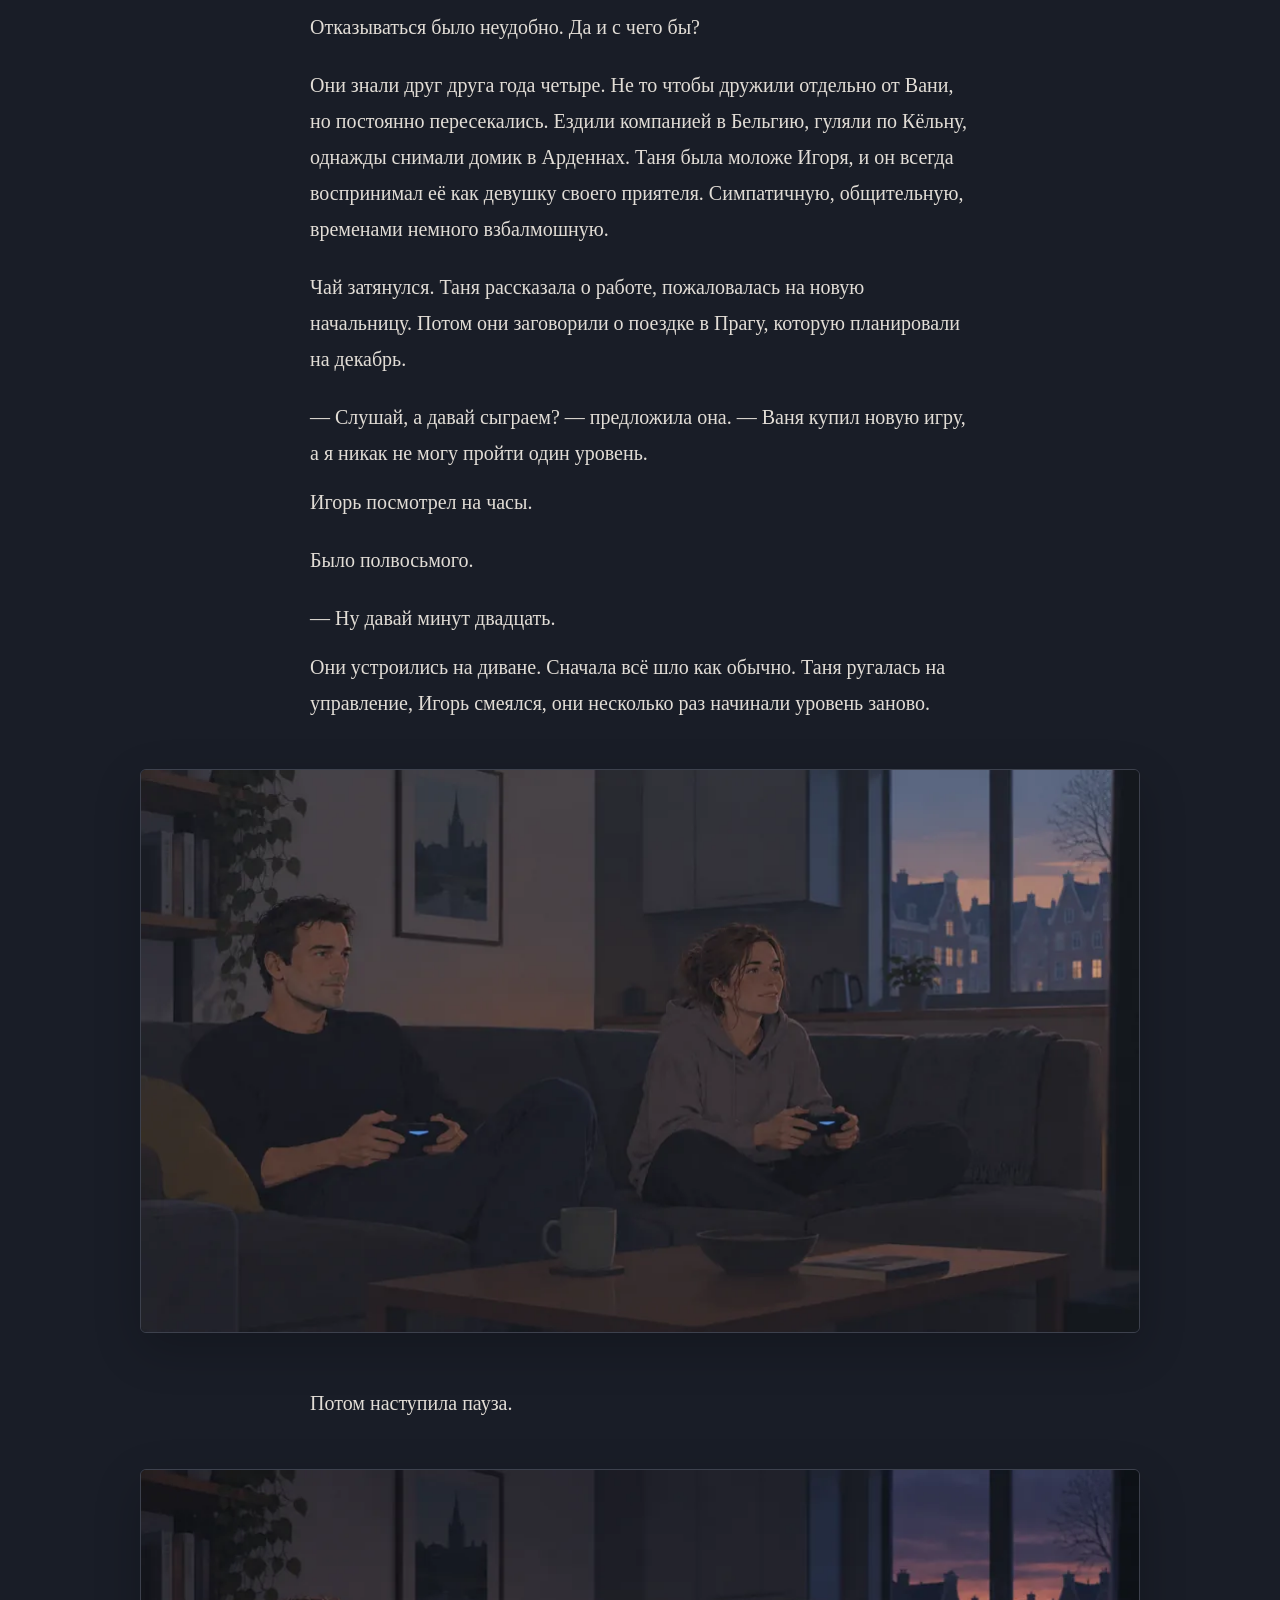
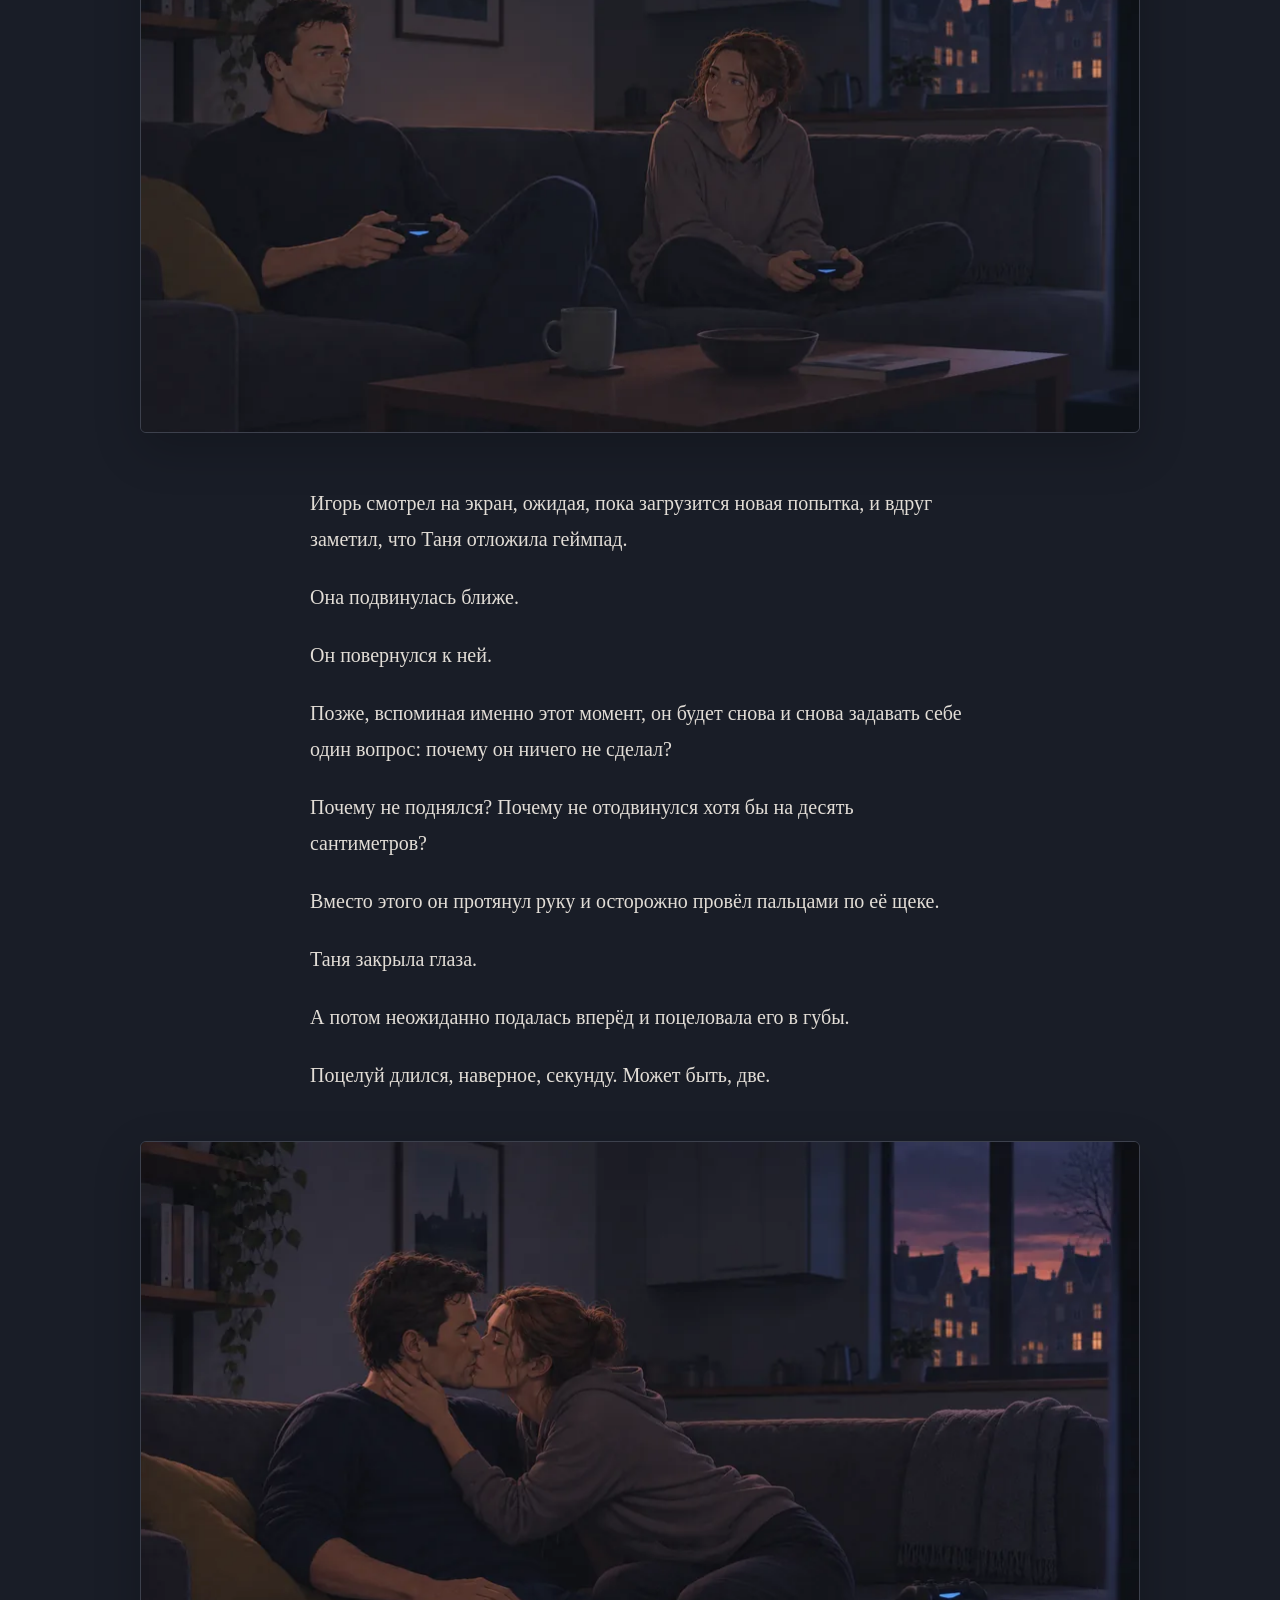
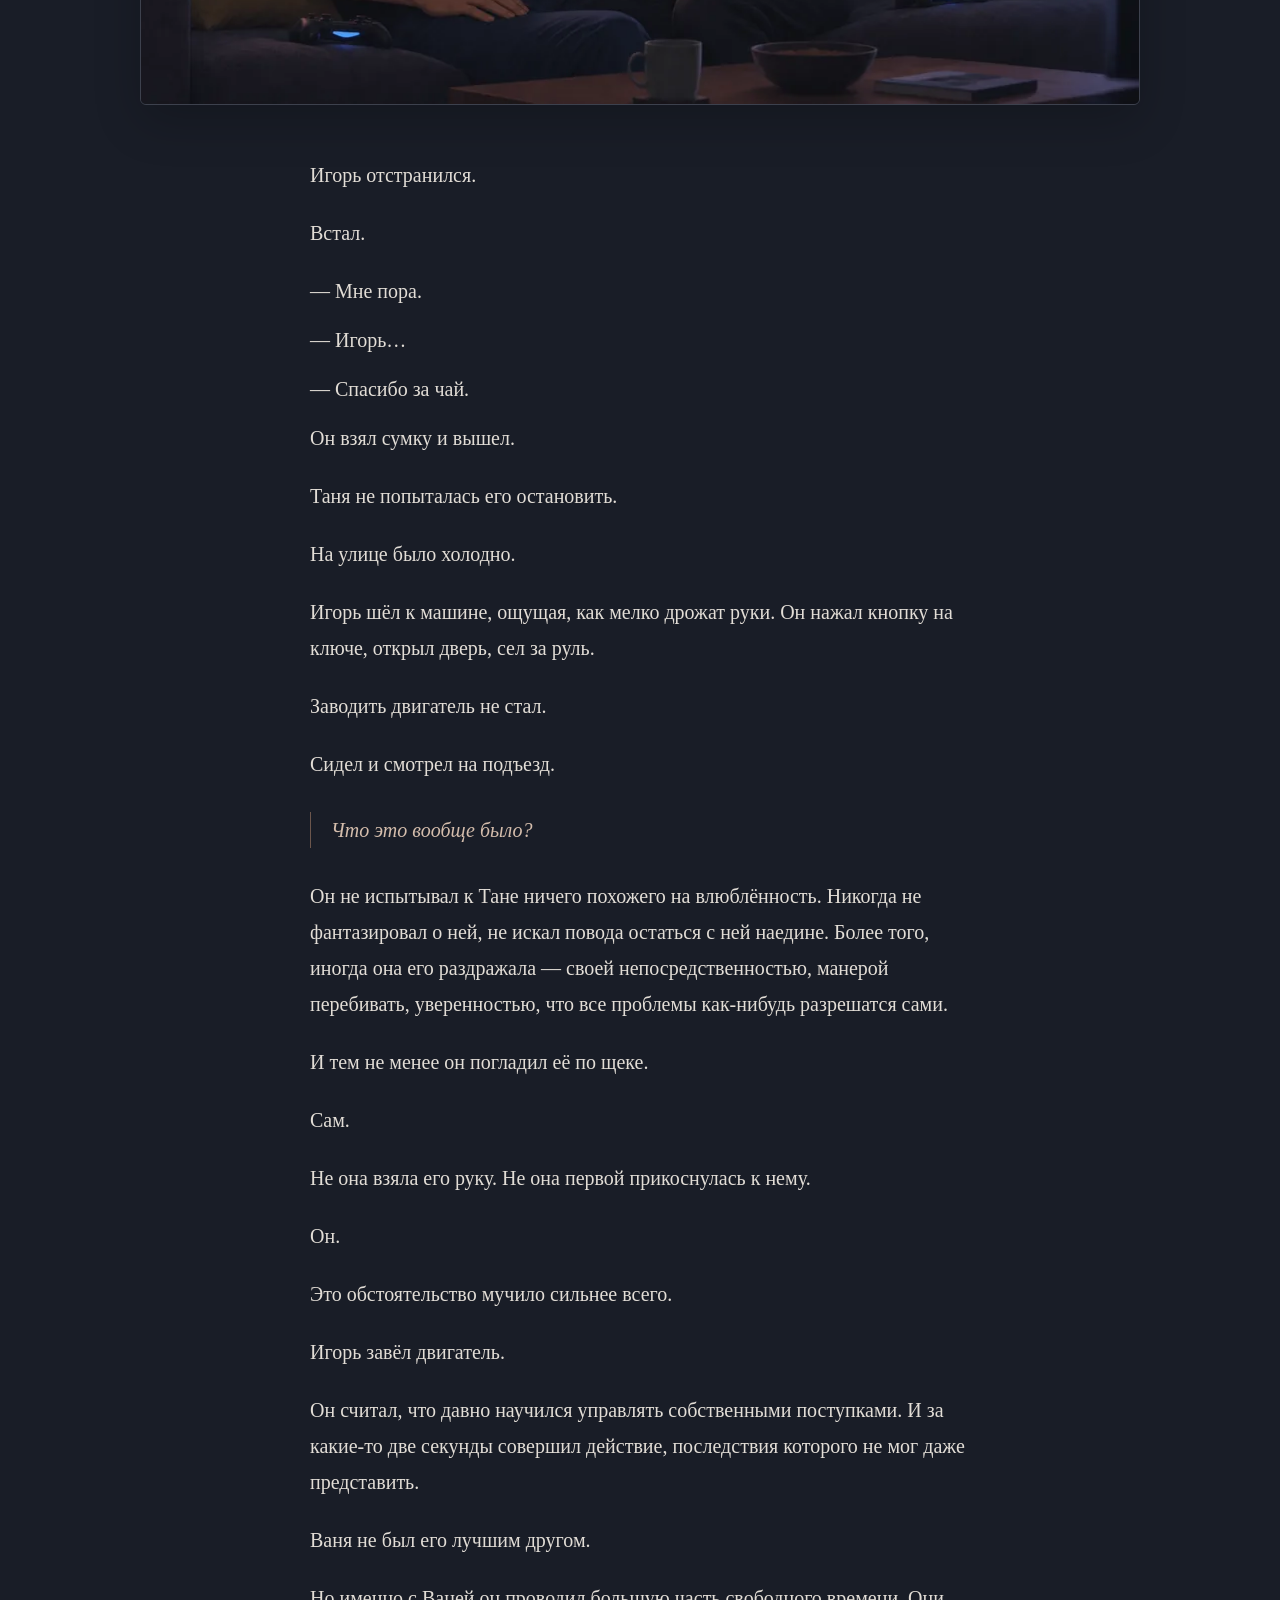
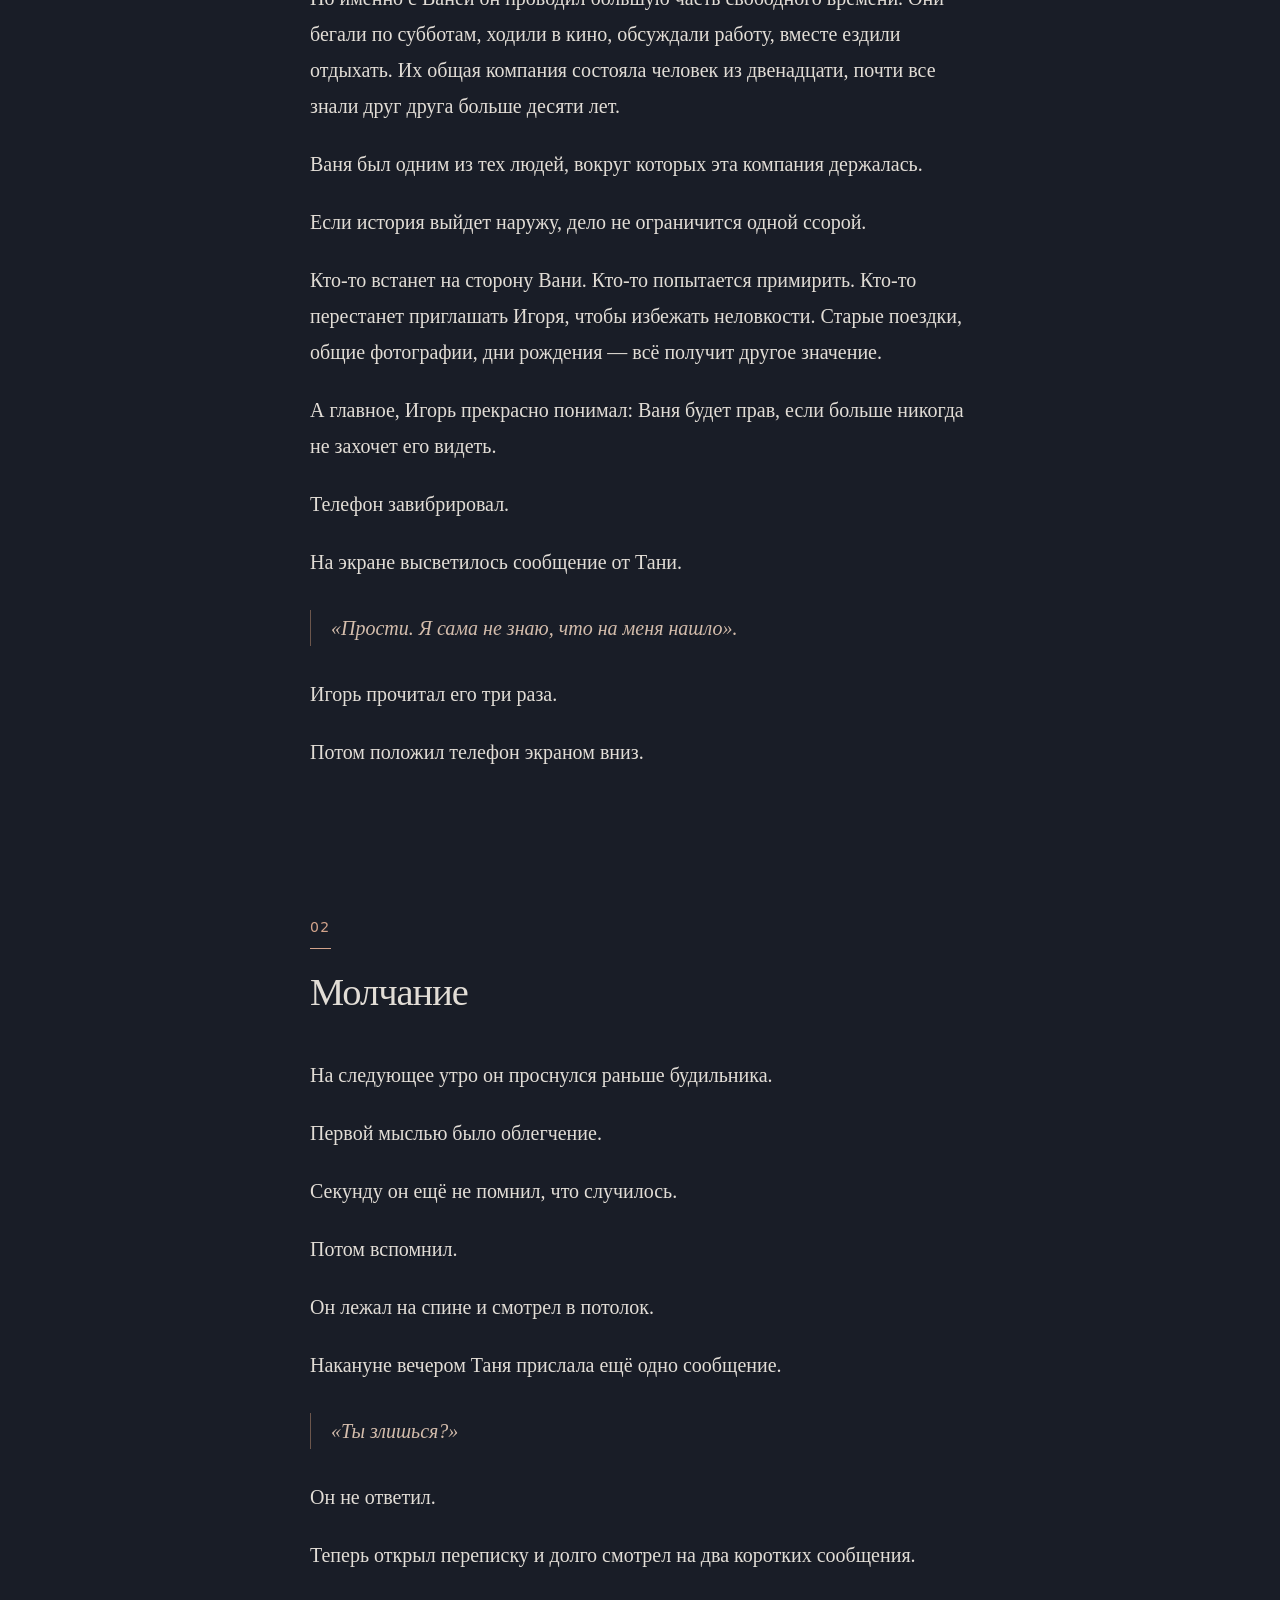
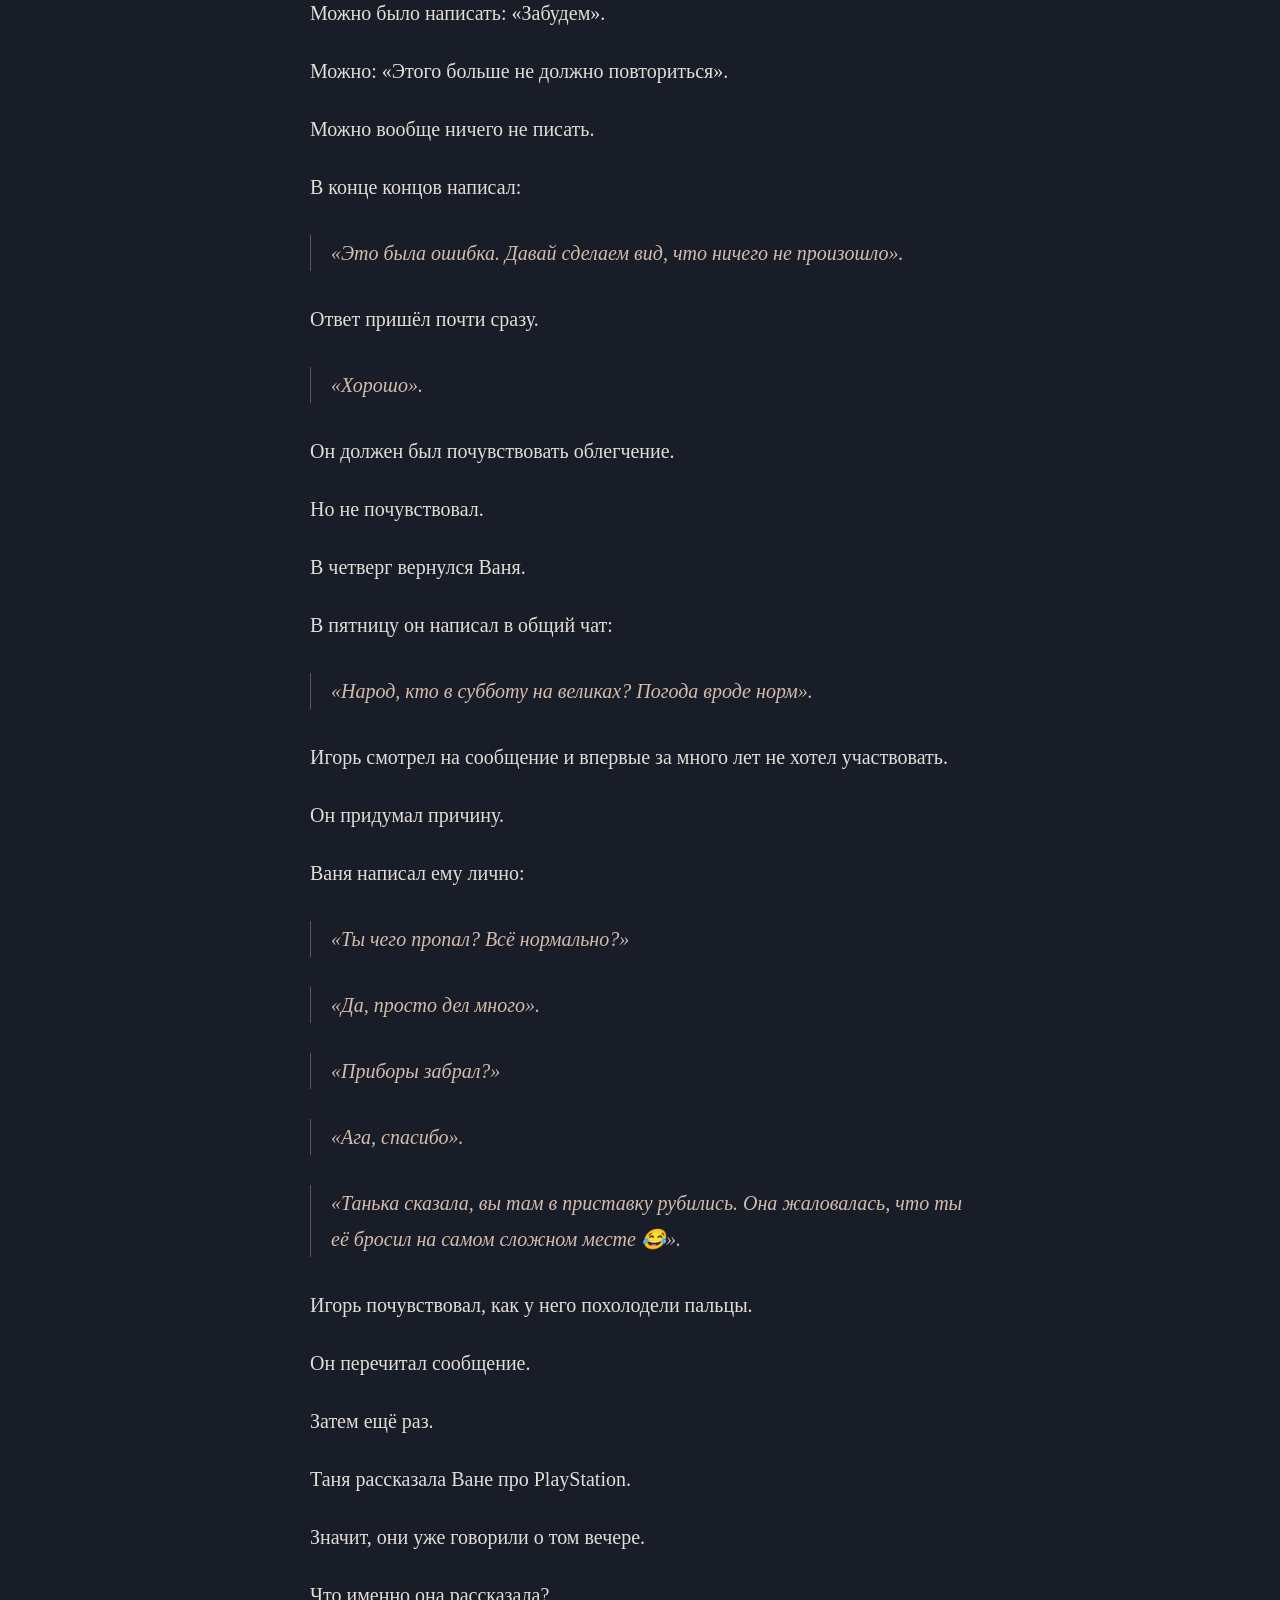
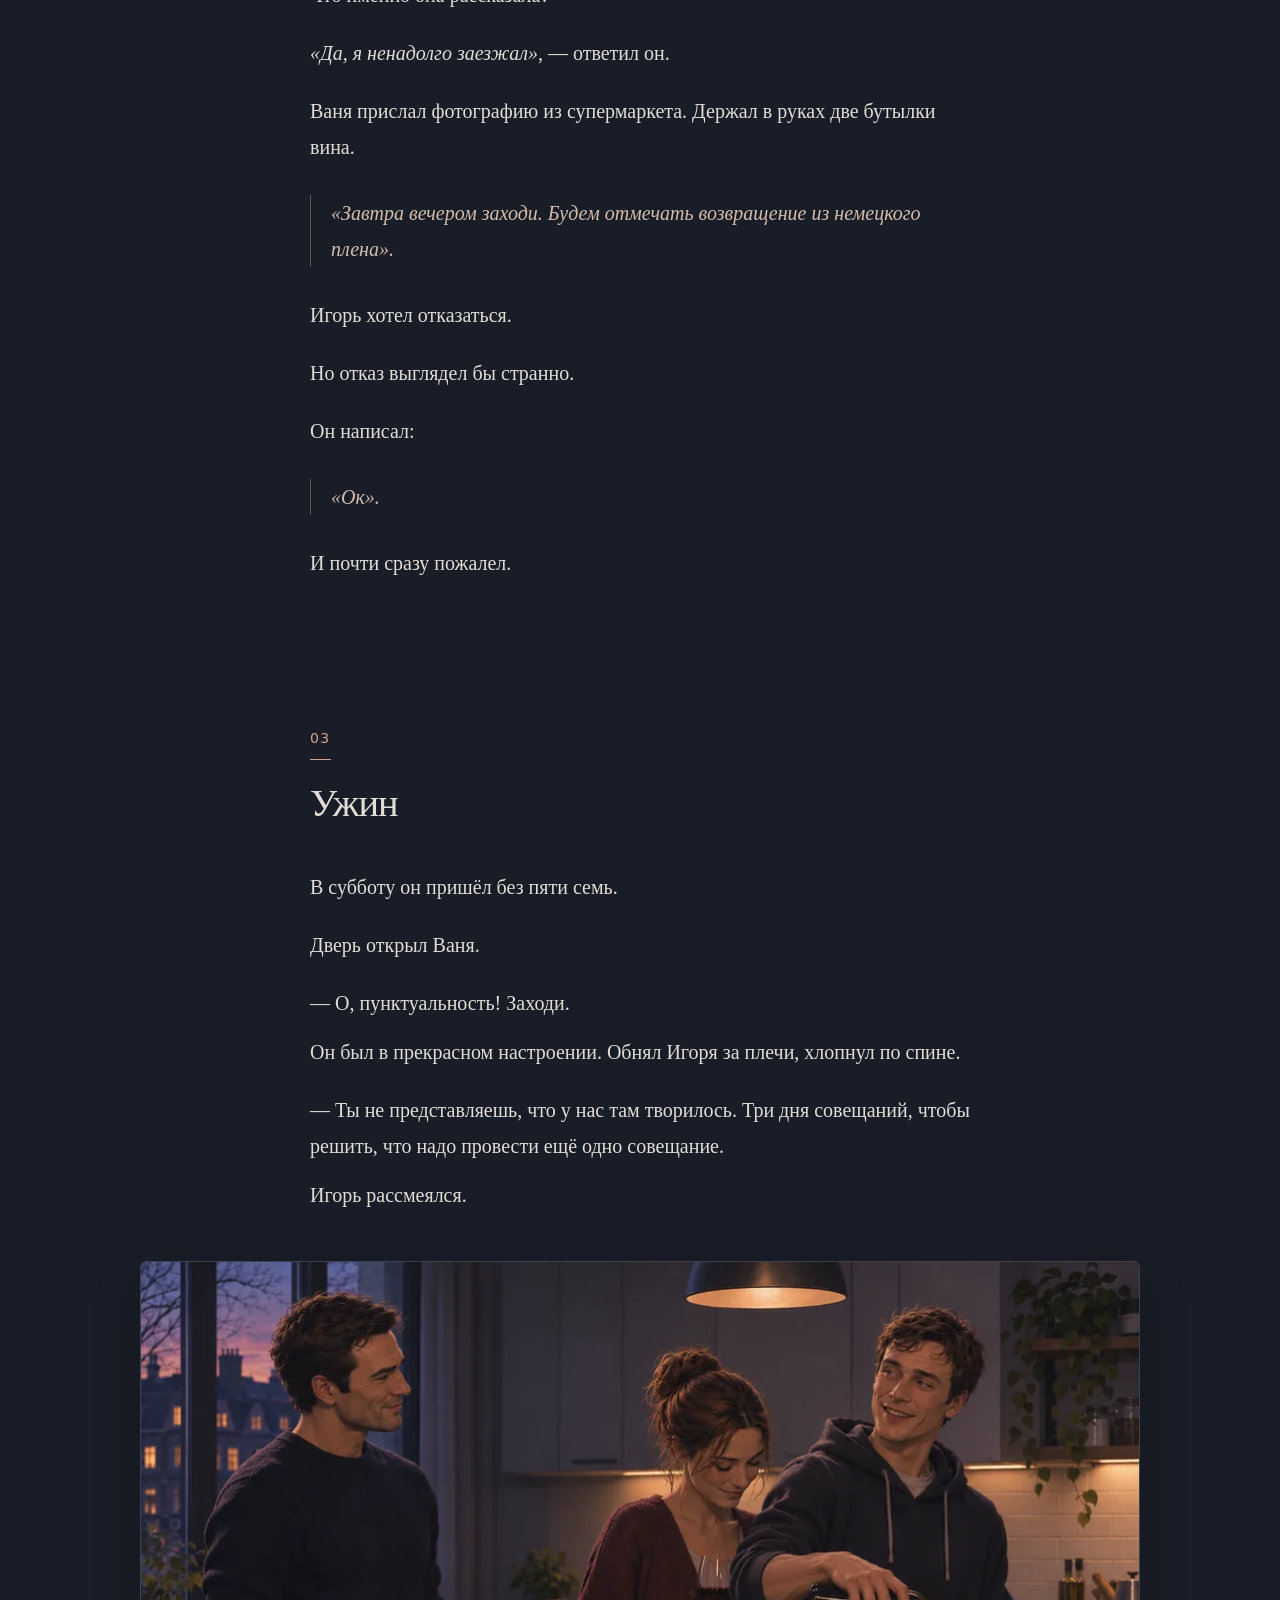
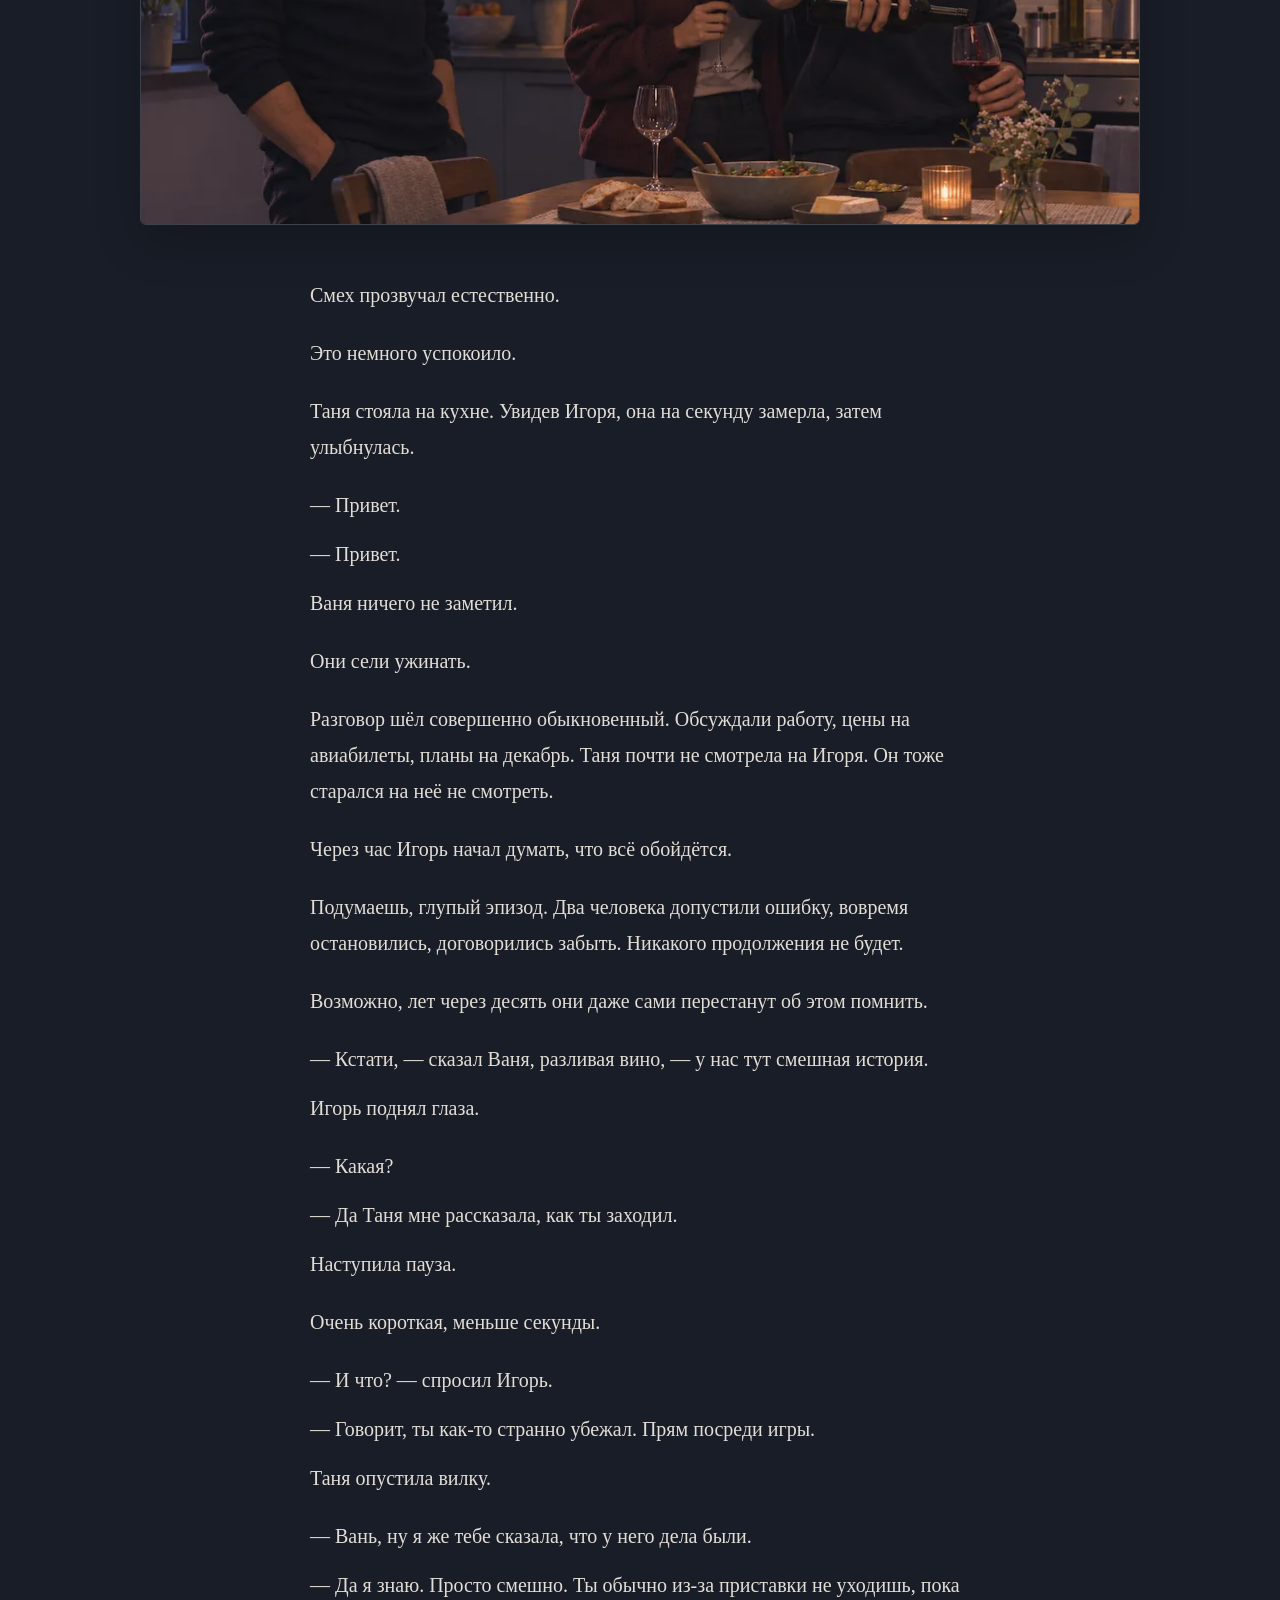
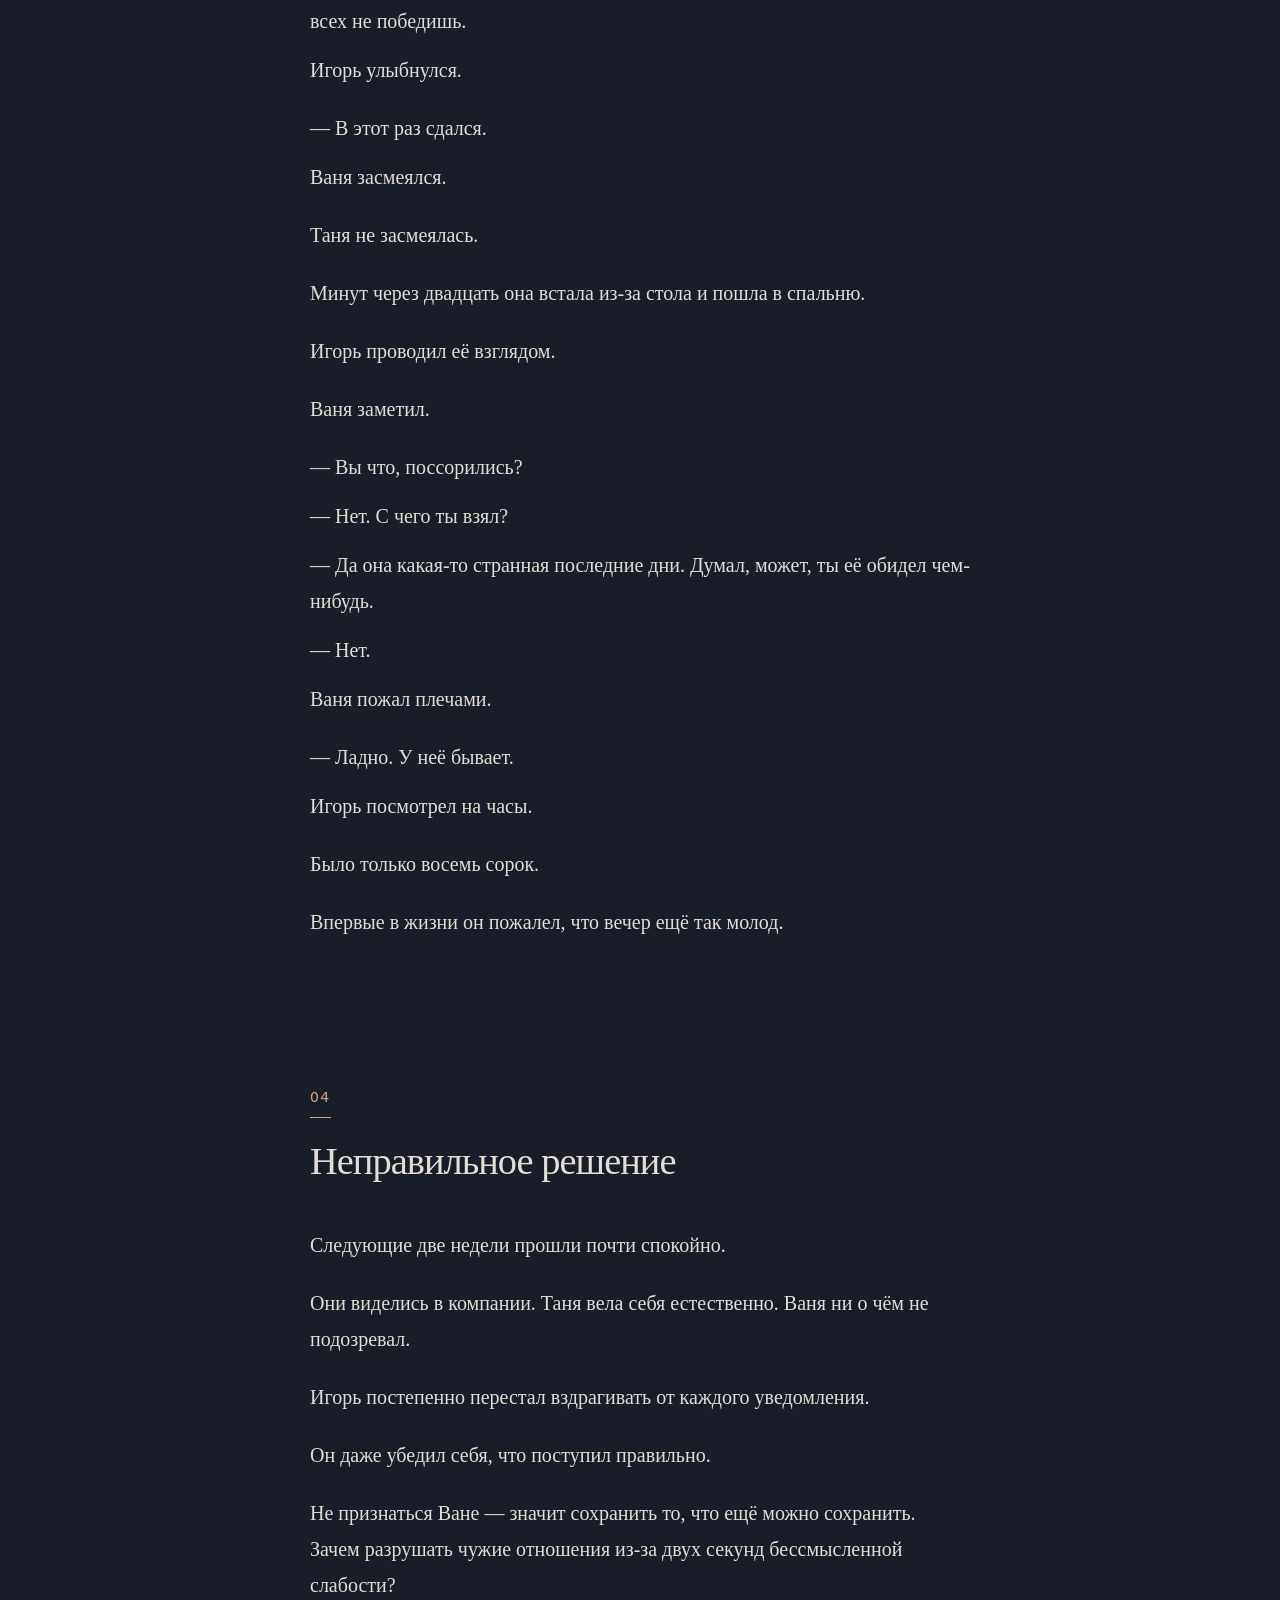
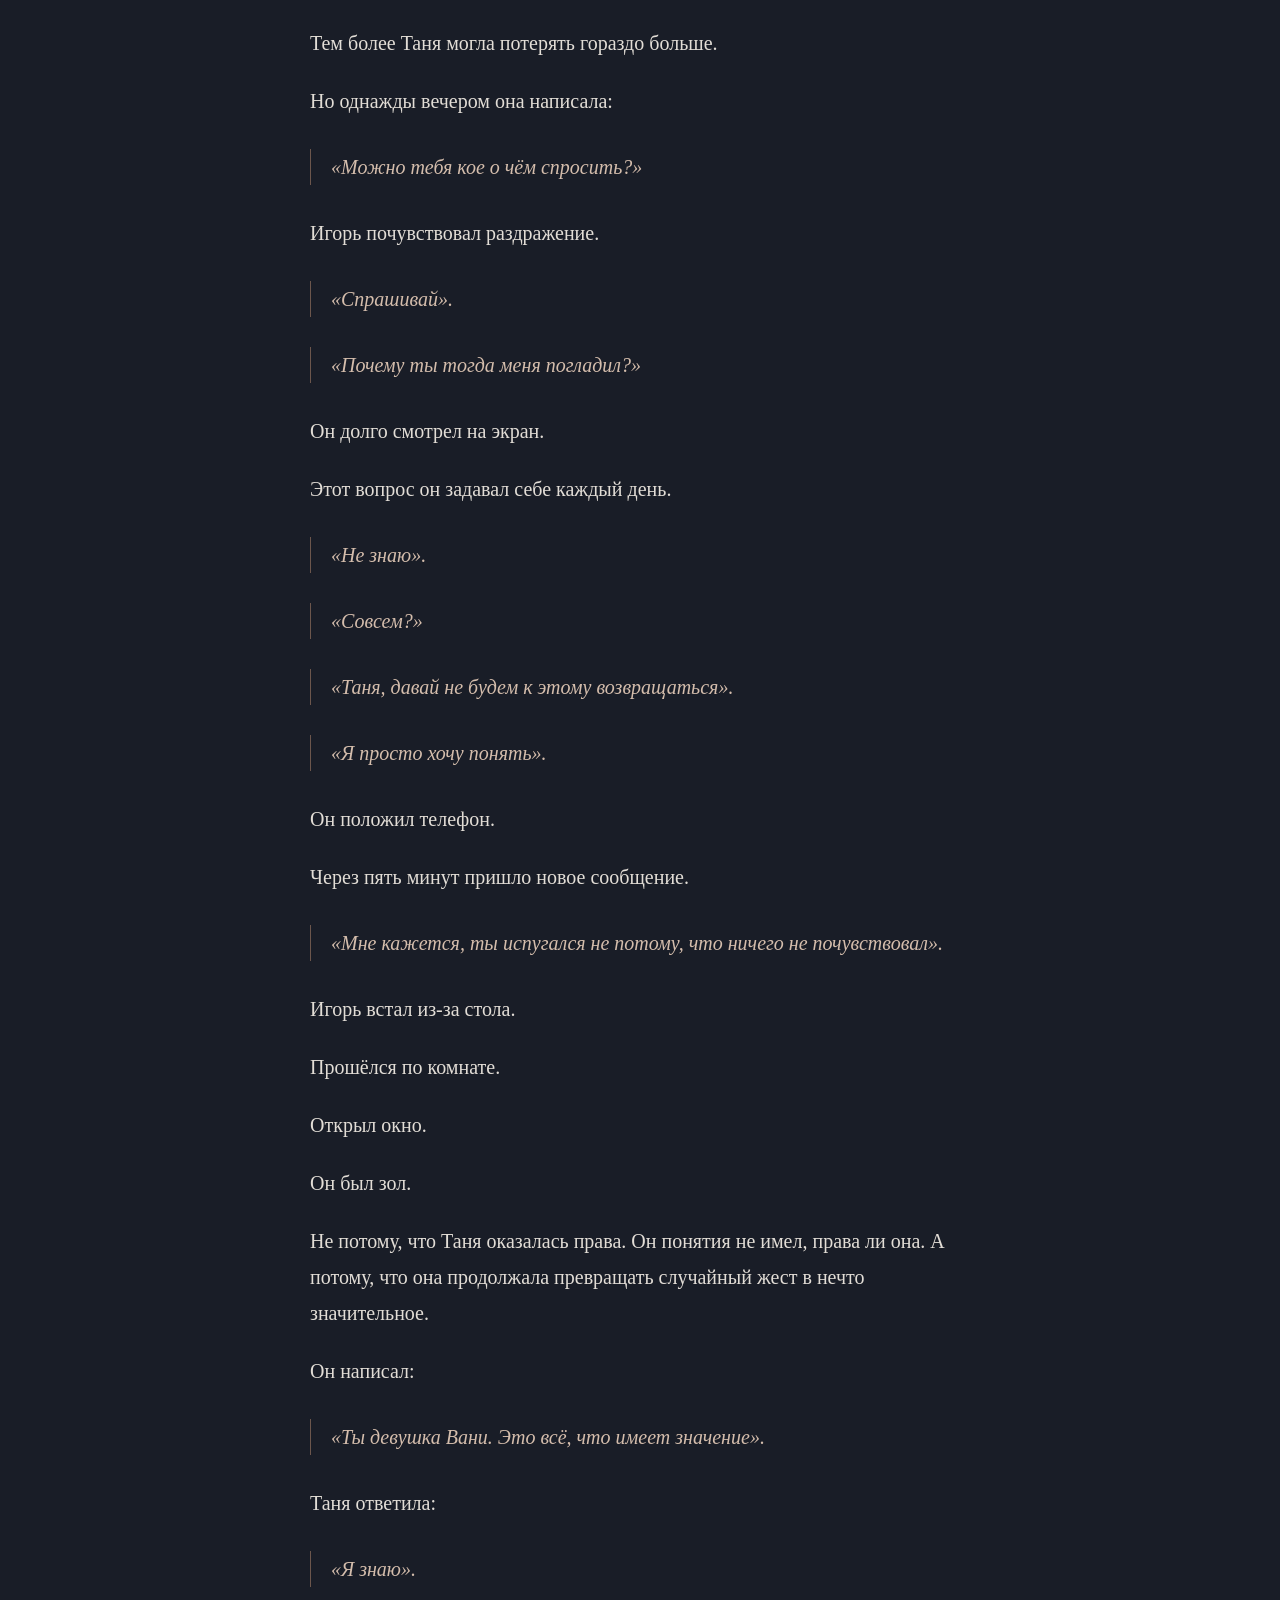
==== commit b0ec5550: "edit" ====
--- a/docs/index.html
+++ b/docs/index.html
@@ -45,7 +45,7 @@
     <section class="chapter" id="chapter-1" aria-labelledby="heading-1">
 <h2 id="heading-1"><span class="chapter-number">01</span>Чужая квартира</h2>
 <p class="">Всё произошло настолько быстро, что по дороге домой Игорь никак не мог восстановить точную последовательность событий.</p>
-<p class="">Он помнил, как Таня открыла дверь. На ней была серая футболка, волосы собраны в небрежный хвост. Она улыбнулась, совершенно обыкновенно, как улыбалась всегда.</p>
+<p class="">Он помнил, как Таня открыла дверь. На ней было серое худи, волосы собраны в небрежный хвост. Она улыбнулась, совершенно обыкновенно, как улыбалась всегда.</p>
 <p class="dialogue">— О, привет. Ваня предупреждал. Проходи.</p>
 <p class="">Инструменты лежали в кладовке. Игорю нужны были мультиметр и осциллограф, которые Ваня обещал одолжить ещё на прошлой неделе. Сам Ваня находился в командировке, в Германии, и должен был вернуться в четверг.</p>
 <p class="">Игорь нашёл приборы, сложил их в сумку и уже собирался уходить, когда Таня предложила чай.</p>
